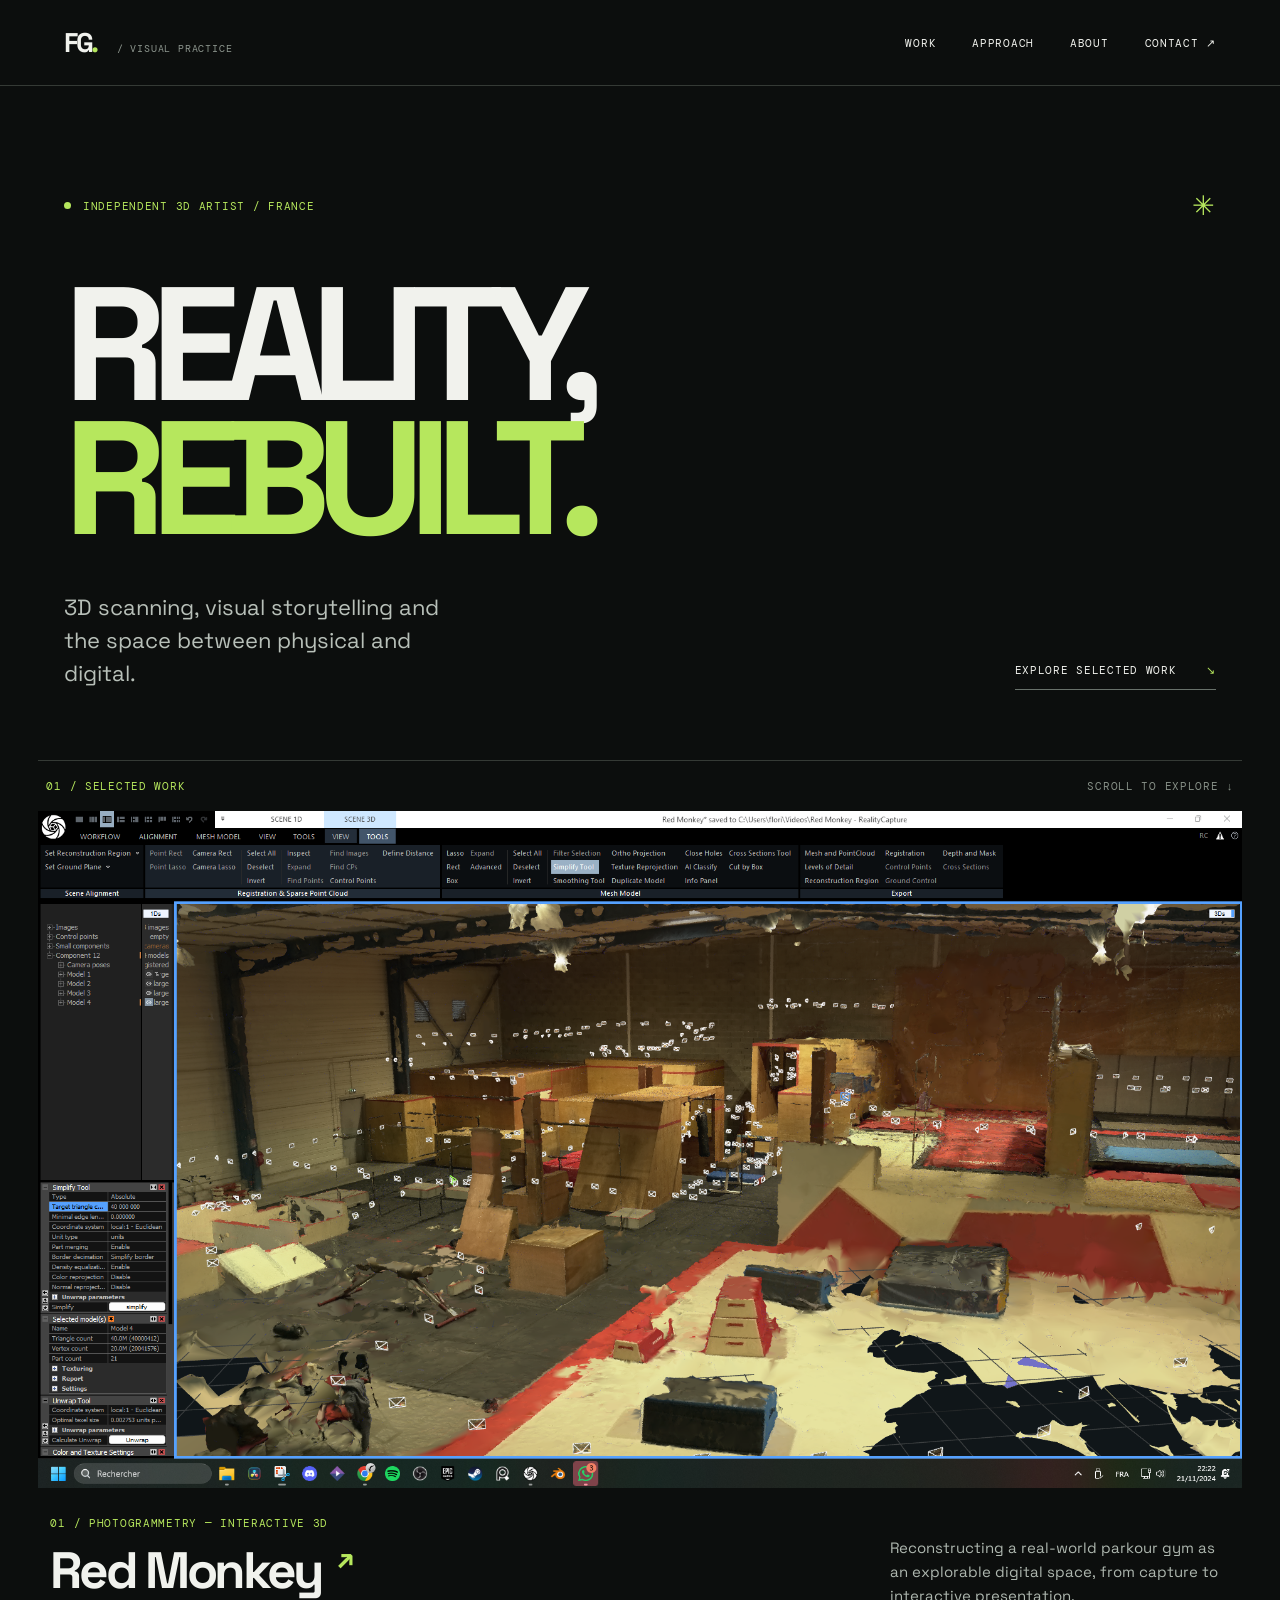
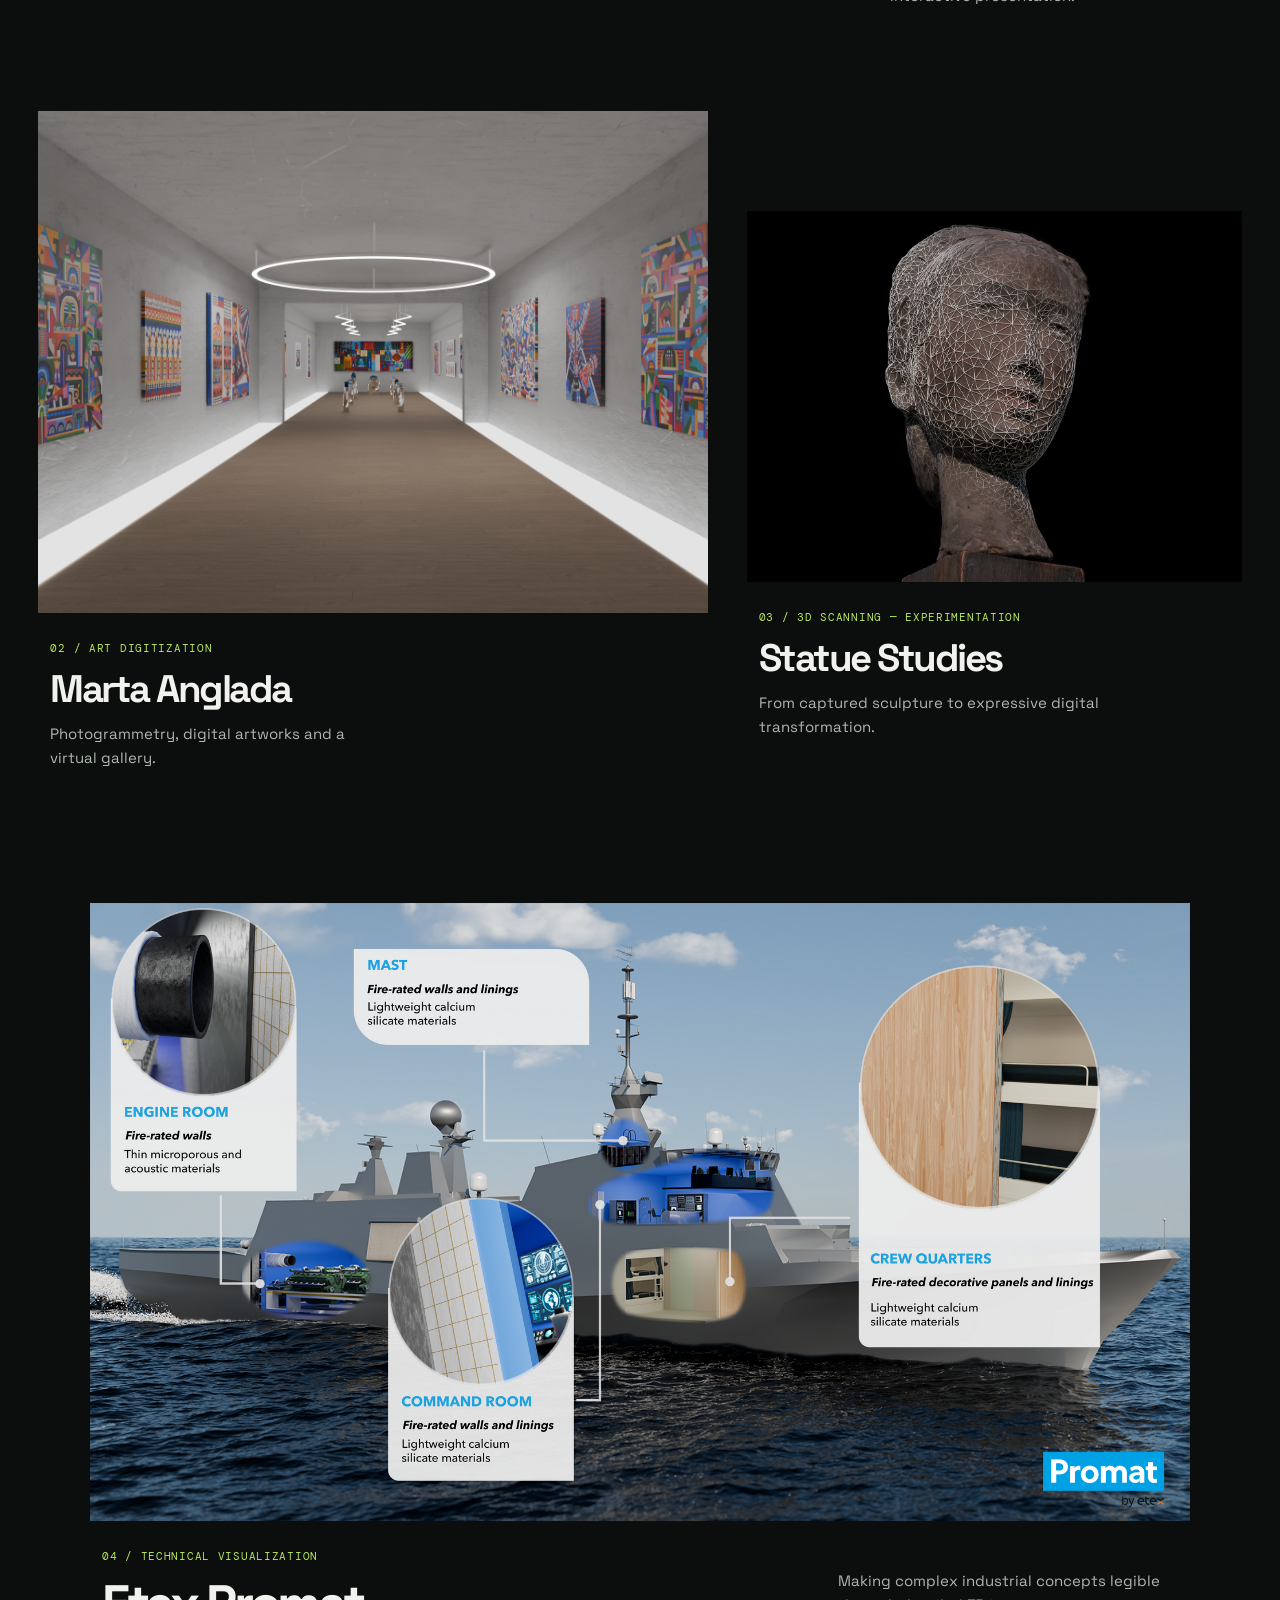
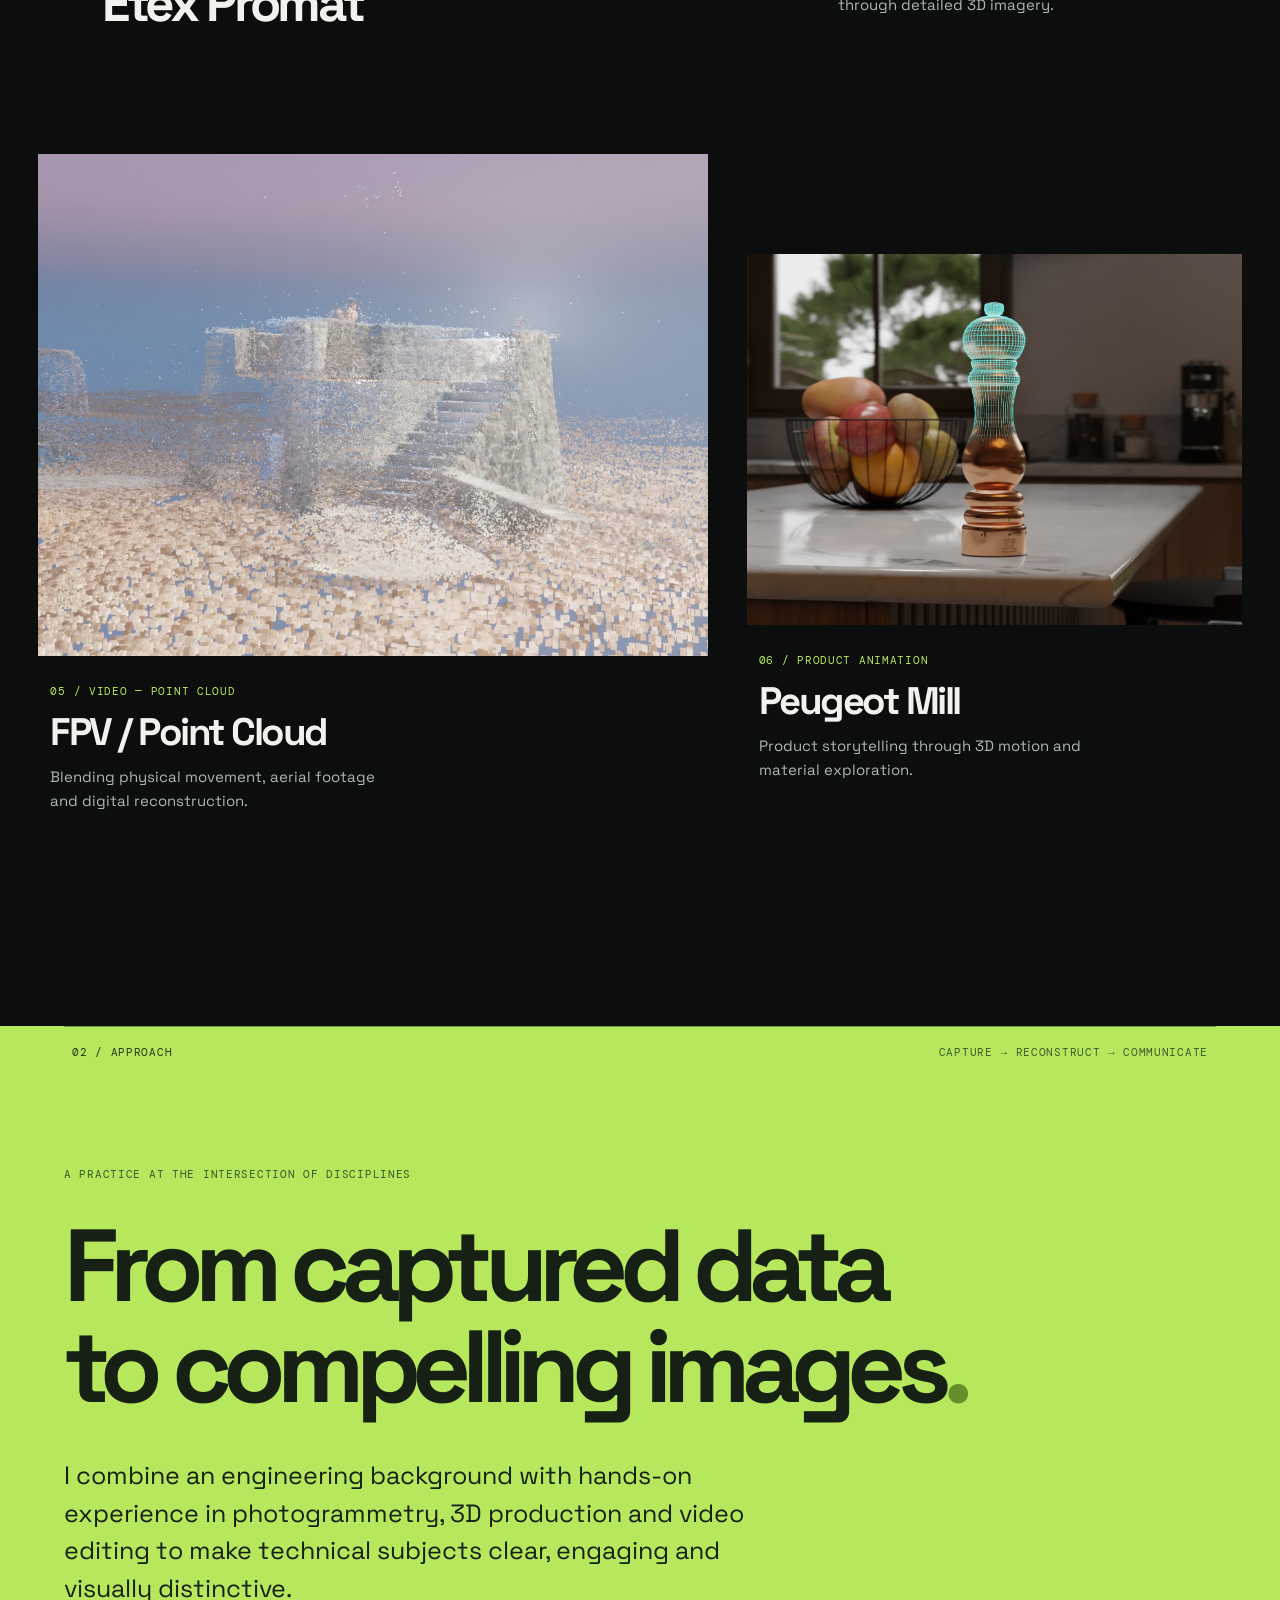
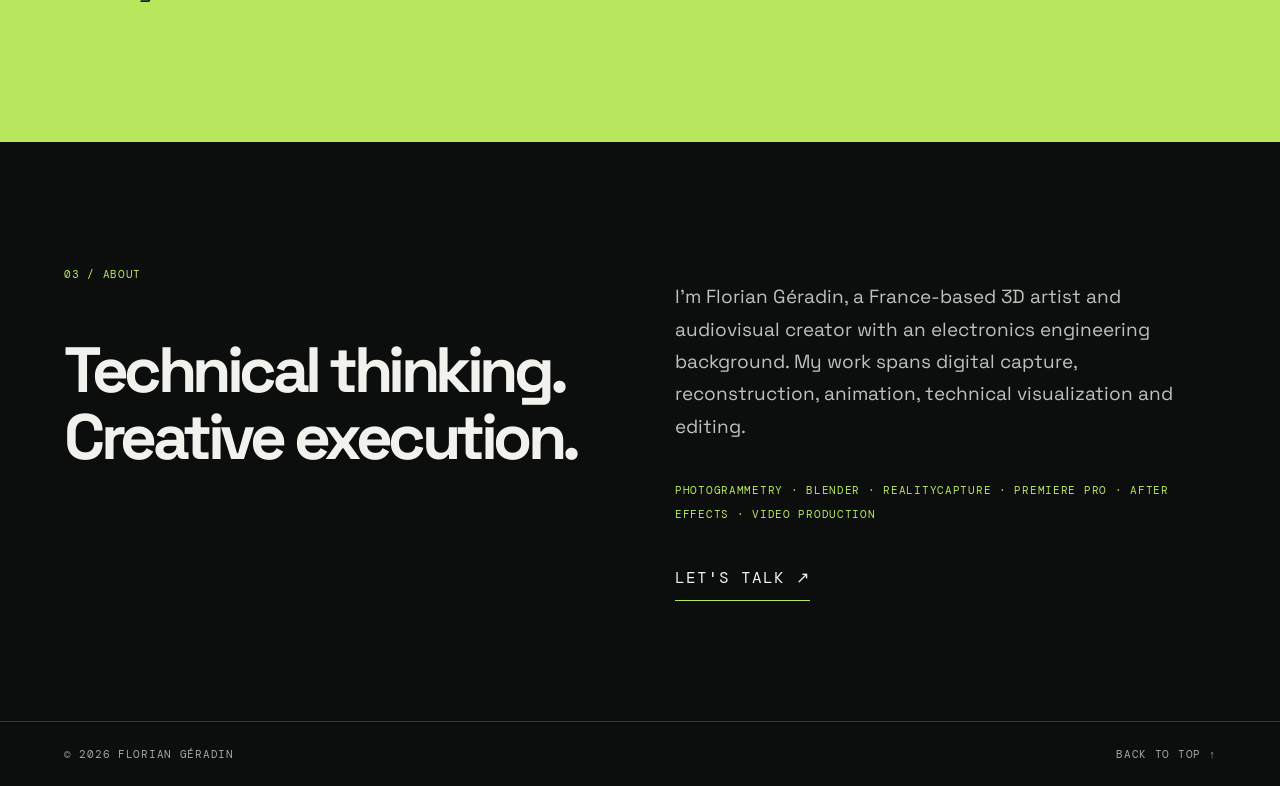
==== index.html @ f8d30898 "Trigger Vercel deployment from dev branch" ====
<!doctype html>
<html lang="en"><head><meta charset="utf-8"><meta name="viewport" content="width=device-width,initial-scale=1"><meta name="theme-color" content="#0c0e0d"><meta name="description" content="Florian Géradin — 3D scanning, digital reconstruction and visual storytelling."><title>Florian Géradin — Reality, Rebuilt.</title><link rel="stylesheet" href="css/style.css"></head>
<body><header class="site-header"><a class="brand" href="#top" aria-label="Florian Géradin home">FG<span>.</span><small>/ VISUAL PRACTICE</small></a><nav aria-label="Main navigation"><a href="#work">WORK</a><a href="#approach">APPROACH</a><a href="#about">ABOUT</a><a href="mailto:contact@floriangeradin.fr">CONTACT ↗</a></nav><button class="menu-toggle" aria-label="Toggle navigation" aria-expanded="false">MENU +</button></header>
<main id="top"><section class="hero"><div class="eyebrow"><span class="accent-dot"></span> INDEPENDENT 3D ARTIST / FRANCE <span class="hero-mark">✳</span></div><h1>REALITY,<br><em>REBUILT.</em></h1><div class="hero-bottom"><p>3D scanning, visual storytelling and the space between physical and digital.</p><a class="text-link" href="#work">EXPLORE SELECTED WORK <span>↘</span></a></div></section>
<section class="work" id="work"><div class="section-heading"><span>01 / SELECTED WORK</span><span>SCROLL TO EXPLORE ↓</span></div>
<article class="project project-feature"><a class="project-image" href="#about"><img src="assets/images/red-monkey/Red%20Monkey%20-%20Reality%20Capture%20screenshot%203.png" alt="Photogrammetry reconstruction of the Red Monkey parkour gym"></a><div class="project-caption"><div><span class="project-index">01 / PHOTOGRAMMETRY — INTERACTIVE 3D</span><h2>Red Monkey<span class="arrow">↗</span></h2></div><p>Reconstructing a real-world parkour gym as an explorable digital space, from capture to interactive presentation.</p></div></article>
<div class="project-grid"><article class="project"><div class="project-image"><img loading="lazy" src="assets/images/marta-anglada/Marta%20Anglada%20-%20gallery%20test%206.png" alt="Virtual gallery of digitized ceramics"></div><div class="project-caption"><div><span class="project-index">02 / ART DIGITIZATION</span><h2>Marta Anglada</h2></div><p>Photogrammetry, digital artworks and a virtual gallery.</p></div></article><article class="project"><div class="project-image"><img loading="lazy" src="assets/images/statues/Statues%20-%20wireframe.jpg" alt="Wireframe of a scanned statue"></div><div class="project-caption"><div><span class="project-index">03 / 3D SCANNING — EXPERIMENTATION</span><h2>Statue Studies</h2></div><p>From captured sculpture to expressive digital transformation.</p></div></article></div>
<article class="project project-wide"><div class="project-image"><img loading="lazy" src="assets/images/etex-promat/Etex%20Promat%20-%20Frigate_Overview.png" alt="Technical 3D visualization of a frigate"></div><div class="project-caption"><div><span class="project-index">04 / TECHNICAL VISUALIZATION</span><h2>Etex Promat</h2></div><p>Making complex industrial concepts legible through detailed 3D imagery.</p></div></article>
<div class="project-grid"><article class="project"><div class="project-image"><img loading="lazy" src="assets/images/fpv-pointcloud/FPV%20-%20pointcloud%20screenshot%201.jpg" alt="FPV point-cloud visualization"></div><div class="project-caption"><div><span class="project-index">05 / VIDEO — POINT CLOUD</span><h2>FPV / Point Cloud</h2></div><p>Blending physical movement, aerial footage and digital reconstruction.</p></div></article><article class="project"><div class="project-image"><img loading="lazy" src="assets/images/peugeot-mill/Moulin%20Peugeot%20-%200085.png" alt="3D product visualization of a Peugeot pepper mill"></div><div class="project-caption"><div><span class="project-index">06 / PRODUCT ANIMATION</span><h2>Peugeot Mill</h2></div><p>Product storytelling through 3D motion and material exploration.</p></div></article></div></section>
<section class="approach" id="approach"><div class="section-heading dark"><span>02 / APPROACH</span><span>CAPTURE → RECONSTRUCT → COMMUNICATE</span></div><div class="approach-inner"><span class="tiny">A PRACTICE AT THE INTERSECTION OF DISCIPLINES</span><h2>From captured data<br>to compelling images<span>.</span></h2><p>I combine an engineering background with hands-on experience in photogrammetry, 3D production and video editing to make technical subjects clear, engaging and visually distinctive.</p></div></section>
<section class="about" id="about"><div><span class="section-kicker">03 / ABOUT</span><h2>Technical thinking.<br>Creative execution.</h2></div><div><p>I'm Florian Géradin, a France-based 3D artist and audiovisual creator with an electronics engineering background. My work spans digital capture, reconstruction, animation, technical visualization and editing.</p><p class="skills">PHOTOGRAMMETRY · BLENDER · REALITYCAPTURE · PREMIERE PRO · AFTER EFFECTS · VIDEO PRODUCTION</p><a class="contact-link" href="mailto:contact@floriangeradin.fr">LET'S TALK ↗</a></div></section></main><footer><span>© <span id="year">2026</span> FLORIAN GÉRADIN</span><a href="#top">BACK TO TOP ↑</a></footer><script src="js/main.js"></script></body></html>
---- css/style.css ----
@import url('https://fonts.googleapis.com/css2?family=DM+Mono:wght@400;500&family=Space+Grotesk:wght@400;500;600;700&display=swap');:root{--bg:#0c0e0d;--fg:#f1f2ed;--muted:#9da69f;--acid:#b6e75d;--line:#353a35}*{box-sizing:border-box}html{scroll-behavior:smooth}body{margin:0;background:var(--bg);color:var(--fg);font-family:'Space Grotesk',Arial,sans-serif;-webkit-font-smoothing:antialiased}a{color:inherit;text-decoration:none}button{font:inherit}.site-header{display:flex;justify-content:space-between;align-items:center;padding:25px clamp(22px,5vw,88px);border-bottom:1px solid var(--line)}.brand{font-size:27px;font-weight:700;letter-spacing:-.09em}.brand span{color:var(--acid)}.brand small{margin-left:20px;color:#8e978f;letter-spacing:.08em;font:10px 'DM Mono',monospace}.site-header nav{display:flex;gap:36px}.site-header nav a,.menu-toggle,.eyebrow,.section-heading,.project-index,.tiny,.section-kicker,.skills,footer,.text-link,.contact-link{font-family:'DM Mono',monospace;font-size:11px;letter-spacing:.065em}.site-header nav a:hover,.text-link:hover{color:var(--acid)}.menu-toggle{display:none;background:none;color:var(--fg);border:0;cursor:pointer}.hero{padding:clamp(45px,8vw,120px) clamp(22px,5vw,88px) 70px;min-height:72vh;display:flex;flex-direction:column;justify-content:center}.eyebrow{color:var(--acid);display:flex;align-items:center;gap:12px}.accent-dot{width:7px;height:7px;background:var(--acid);border-radius:50%}.hero-mark{margin-left:auto;font-size:27px}.hero h1{font-size:clamp(70px,12.6vw,205px);line-height:.83;letter-spacing:-.095em;margin:55px 0 45px;font-weight:700}.hero h1 em{color:var(--acid);font-style:normal}.hero-bottom{display:flex;align-items:end;justify-content:space-between;gap:25px}.hero-bottom p{max-width:410px;font-size:clamp(16px,1.8vw,22px);line-height:1.5;color:#b8c0b9;margin:0}.text-link{white-space:nowrap;border-bottom:1px solid #68716a;padding-bottom:12px}.text-link span{margin-left:22px;color:var(--acid)}.work{padding:0 clamp(14px,3vw,50px) 110px}.section-heading{display:flex;justify-content:space-between;gap:15px;padding:18px 8px;color:var(--acid);border-top:1px solid var(--line)}.section-heading span:last-child{color:#879087}.project{margin:0 0 80px}.project-image{display:block;overflow:hidden;background:#1c211e}.project-image img{width:100%;display:block;object-fit:cover;aspect-ratio:16/9;transition:transform .8s cubic-bezier(.2,.8,.2,1)}.project-image:hover img{transform:scale(1.035)}.project-caption{display:flex;justify-content:space-between;gap:30px;padding:23px 12px}.project-caption>div{flex:1}.project-index{color:var(--acid)}.project-caption h2{font-size:clamp(30px,4vw,65px);letter-spacing:-.065em;line-height:1.05;margin:12px 0 0}.project-caption p{color:#aeb7af;font-size:15px;line-height:1.6;max-width:340px;margin:25px 0 0}.arrow{color:var(--acid);font-size:.55em;vertical-align:top;margin-left:15px}.project-grid{display:grid;grid-template-columns:1.15fr .85fr;gap:clamp(16px,3vw,50px)}.project-grid .project:nth-child(2){margin-top:100px}.project-grid .project-image img{aspect-ratio:4/3}.project-grid .project-caption{display:block}.project-grid .project-caption h2{font-size:clamp(28px,3vw,45px)}.project-grid .project-caption p{margin-top:12px}.project-wide{max-width:1100px;margin:30px auto 100px}.approach{background:var(--acid);color:#172014;padding:0 clamp(22px,5vw,88px) 110px}.section-heading.dark{border-color:#6f9140;color:#26341b}.section-heading.dark span:last-child{color:#425a2b}.approach-inner{padding-top:85px}.tiny{color:#3e5728}.approach h2{font-size:clamp(48px,8vw,115px);line-height:.99;letter-spacing:-.085em;margin:32px 0 40px}.approach h2 span{color:#648f2a}.approach p{font-size:clamp(17px,2vw,25px);max-width:730px;line-height:1.5}.about{padding:120px clamp(22px,5vw,88px);display:grid;grid-template-columns:1fr 1fr;gap:70px}.section-kicker{color:var(--acid)}.about h2{font-size:clamp(40px,5vw,78px);line-height:1.06;letter-spacing:-.07em}.about p{font-size:19px;line-height:1.7;color:#bbc3bc}.about .skills{font-size:11px;line-height:2.2;color:var(--acid);margin-top:35px}.contact-link{display:inline-block;margin-top:30px;border-bottom:1px solid var(--acid);padding-bottom:12px;font-size:16px}footer{display:flex;justify-content:space-between;gap:20px;padding:25px clamp(22px,5vw,88px);border-top:1px solid var(--line);color:#9fa89f}footer a:hover{color:var(--acid)}@media(max-width:760px){.site-header{padding:20px}.site-header nav{display:none;position:absolute;top:70px;left:0;right:0;z-index:5;background:#151916;padding:30px;flex-direction:column}.site-header nav.open{display:flex}.menu-toggle{display:block}.hero{min-height:66vh;padding:55px 22px}.hero h1{font-size:clamp(61px,14vw,115px);margin:65px 0 40px}.hero-bottom{align-items:start;flex-direction:column}.project-caption{display:block}.project-caption p{margin-top:15px}.project-grid{grid-template-columns:1fr;gap:0}.project-grid .project:nth-child(2){margin-top:0}.project{margin-bottom:50px}.project-wide{margin:0 auto 50px}.about{grid-template-columns:1fr;padding:75px 24px;gap:5px}.approach{padding-bottom:70px}.approach-inner{padding-top:50px}.section-heading{font-size:9px}.project-caption h2{font-size:36px}}@media(prefers-reduced-motion:reduce){html{scroll-behavior:auto}.project-image img{transition:none}}
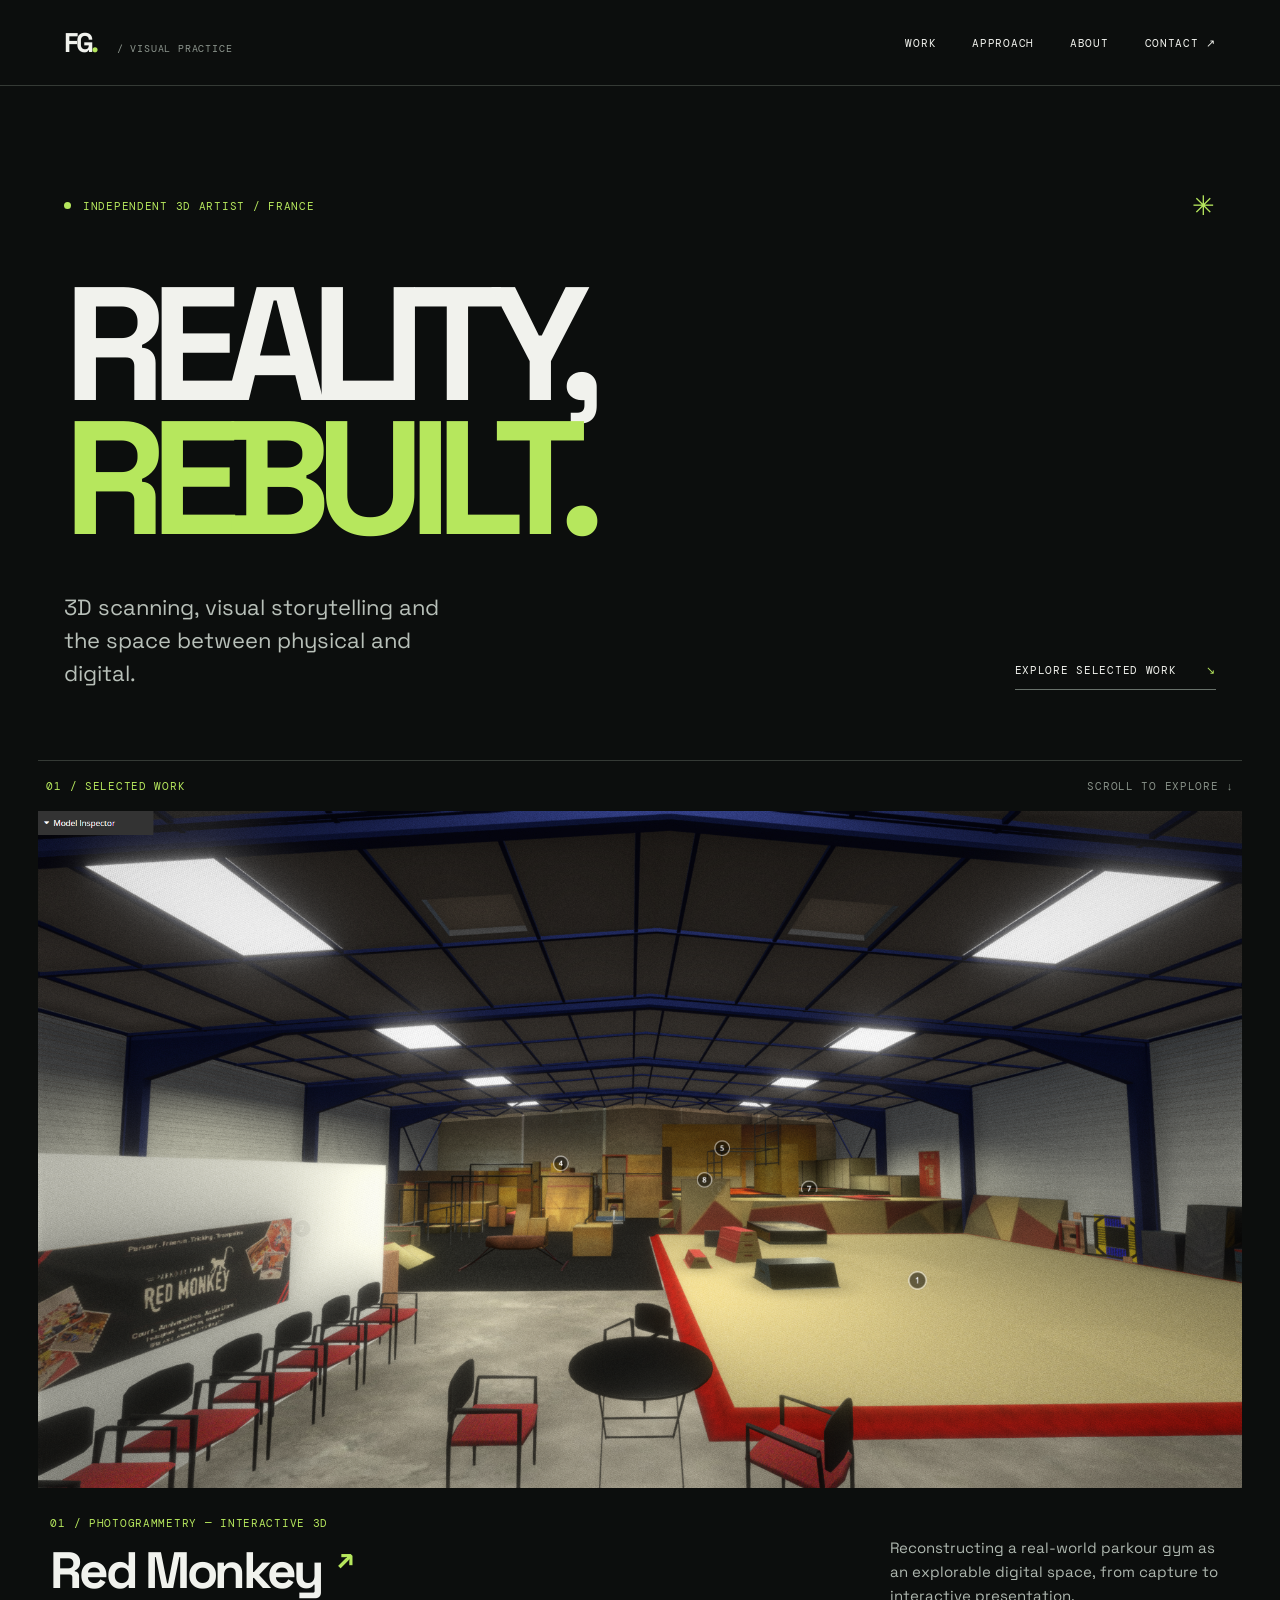
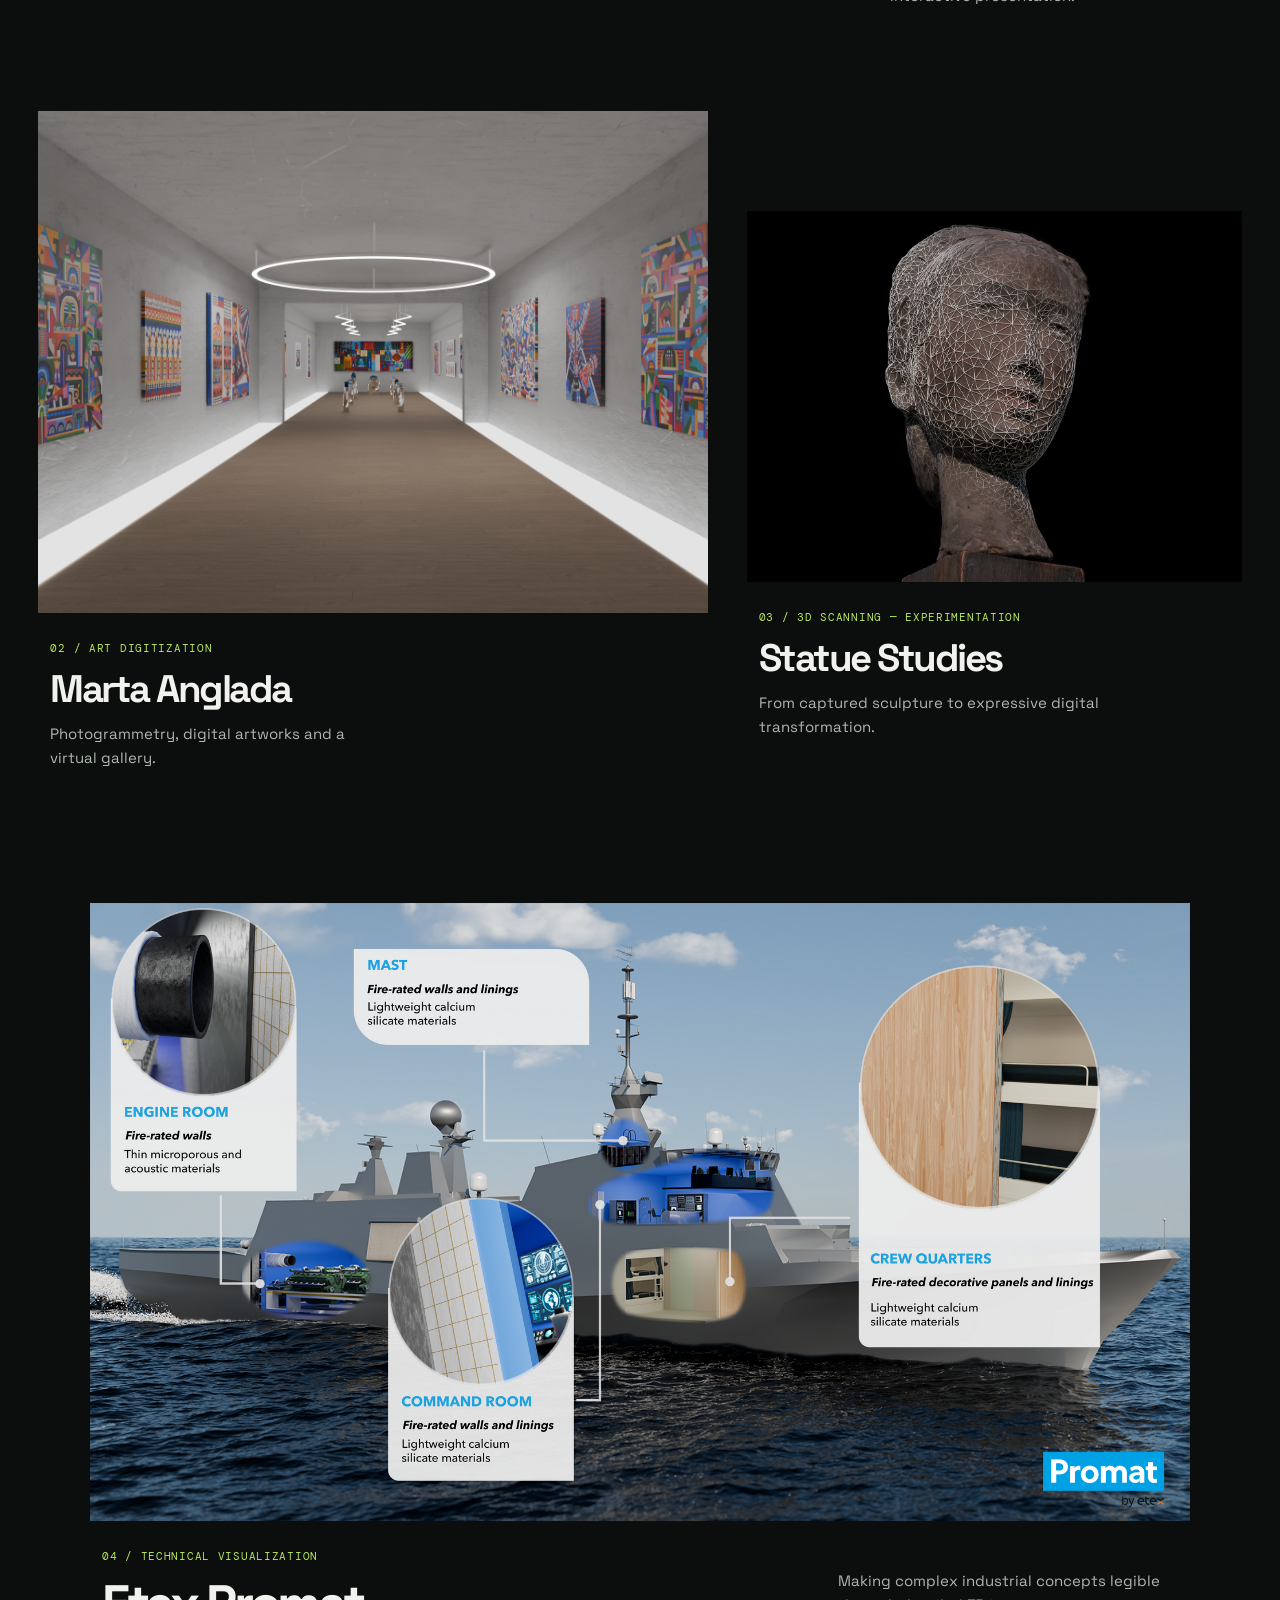
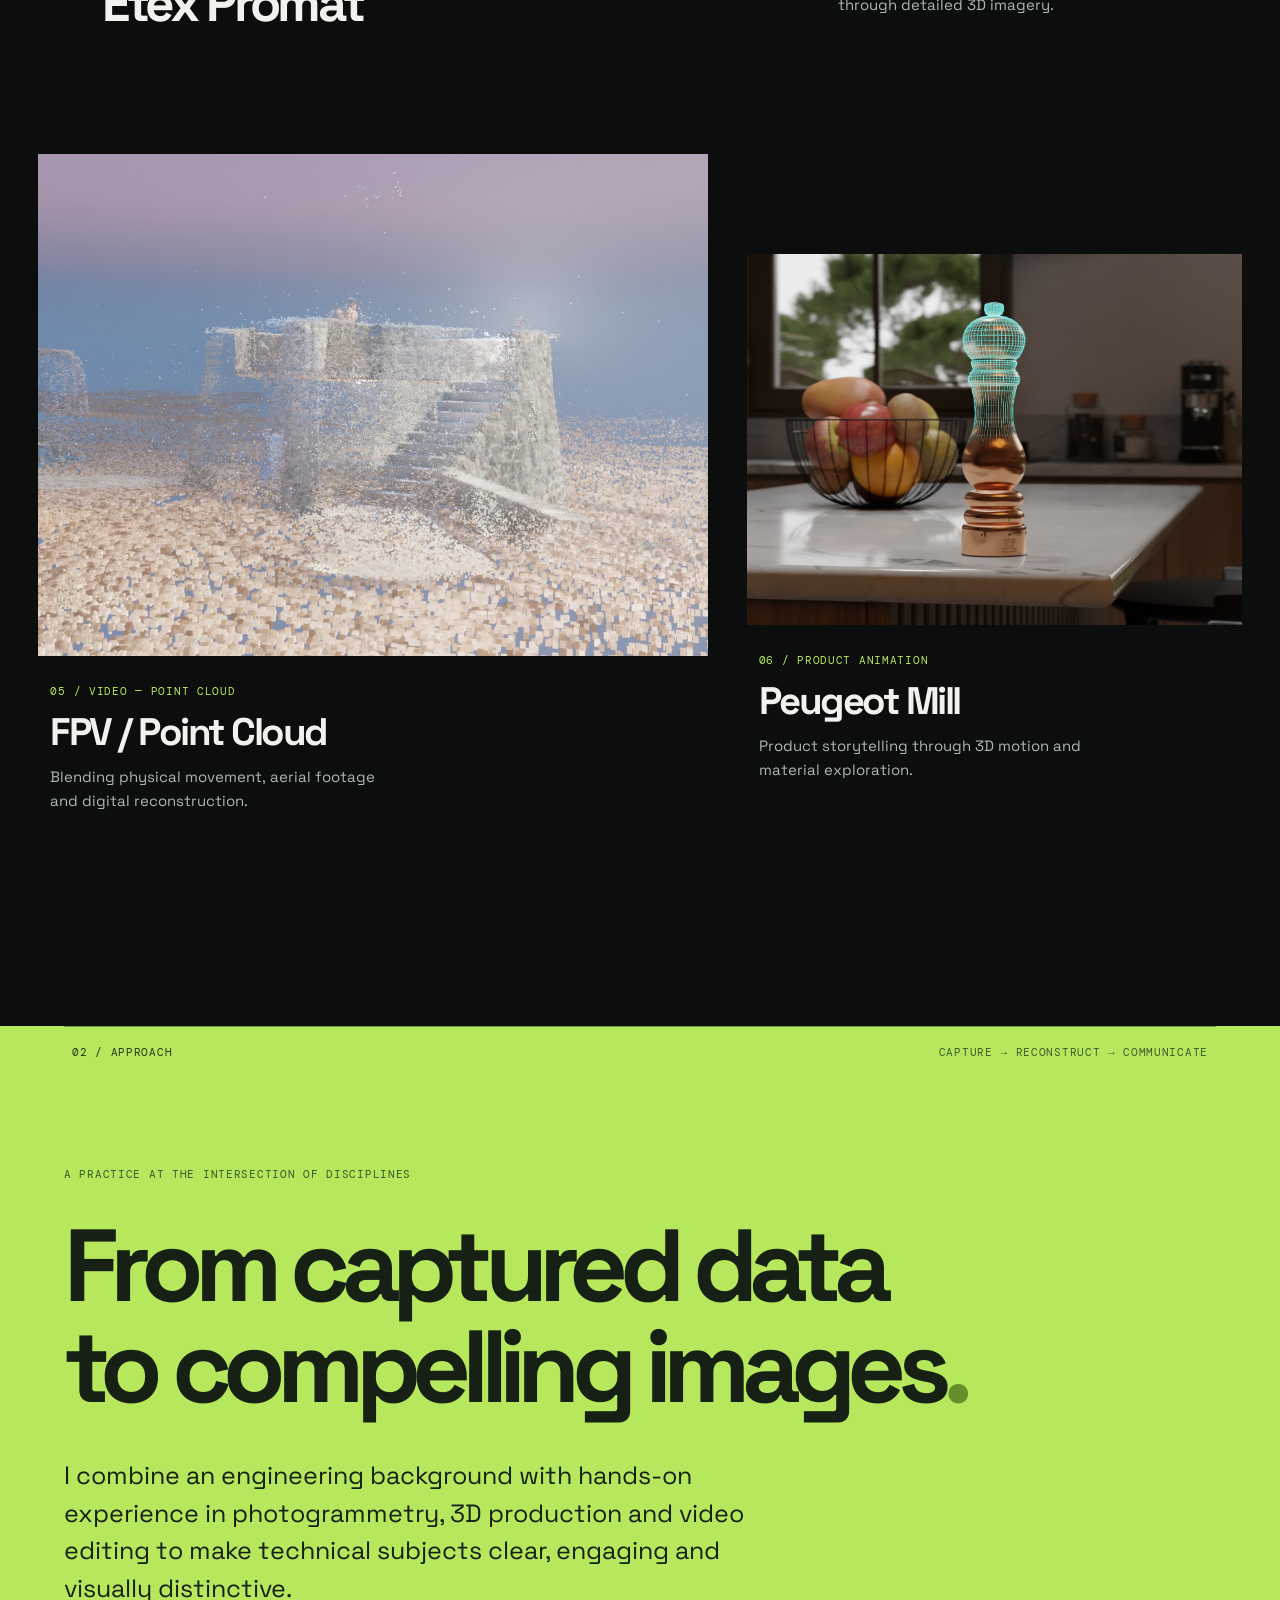
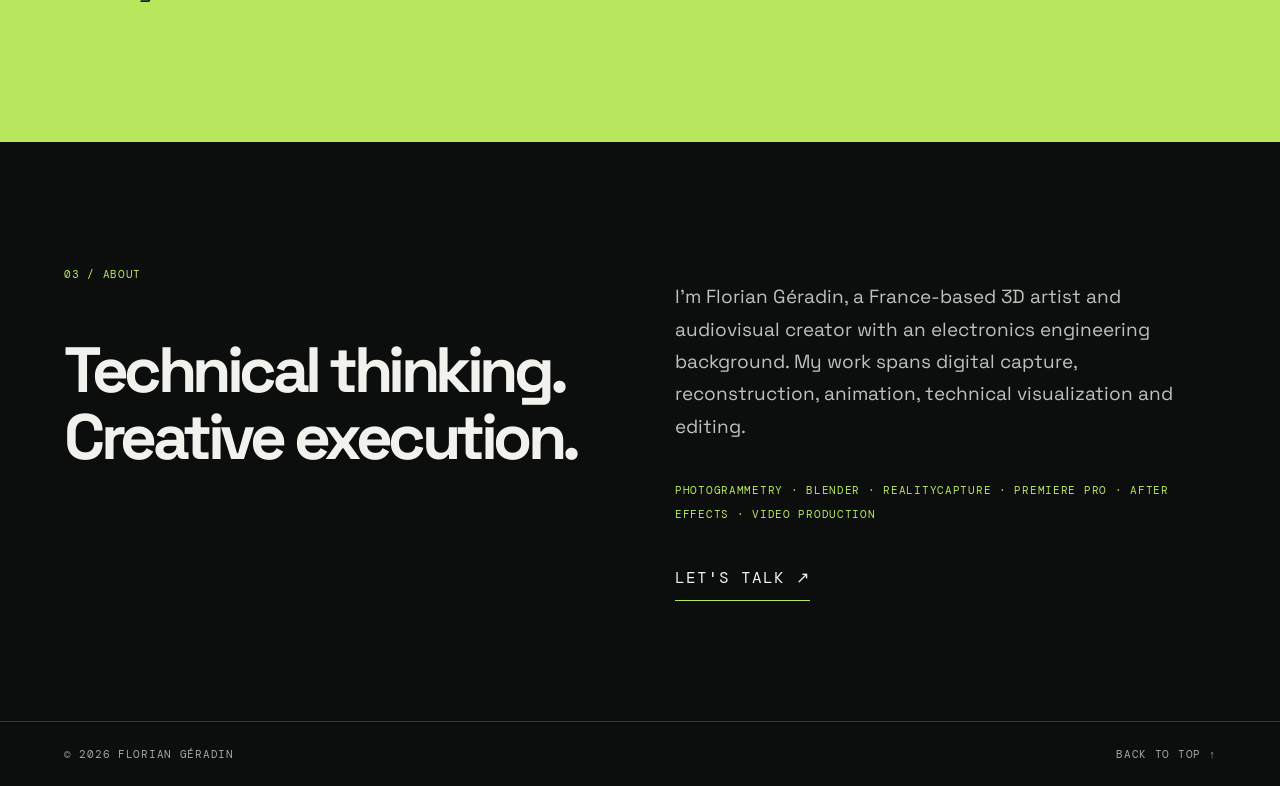
==== commit 3ecf7d45: "Use Sketchfab screenshot for Red Monkey homepage thumbnail" ====
--- a/index.html
+++ b/index.html
@@ -3,7 +3,7 @@
 <body><header class="site-header"><a class="brand" href="#top" aria-label="Florian Géradin home">FG<span>.</span><small>/ VISUAL PRACTICE</small></a><nav aria-label="Main navigation"><a href="#work">WORK</a><a href="#approach">APPROACH</a><a href="#about">ABOUT</a><a href="mailto:contact@floriangeradin.fr">CONTACT ↗</a></nav><button class="menu-toggle" aria-label="Toggle navigation" aria-expanded="false">MENU +</button></header>
 <main id="top"><section class="hero"><div class="eyebrow"><span class="accent-dot"></span> INDEPENDENT 3D ARTIST / FRANCE <span class="hero-mark">✳</span></div><h1>REALITY,<br><em>REBUILT.</em></h1><div class="hero-bottom"><p>3D scanning, visual storytelling and the space between physical and digital.</p><a class="text-link" href="#work">EXPLORE SELECTED WORK <span>↘</span></a></div></section>
 <section class="work" id="work"><div class="section-heading"><span>01 / SELECTED WORK</span><span>SCROLL TO EXPLORE ↓</span></div>
-<article class="project project-feature"><a class="project-image" href="#about"><img src="assets/images/red-monkey/Red%20Monkey%20-%20Reality%20Capture%20screenshot%203.png" alt="Photogrammetry reconstruction of the Red Monkey parkour gym"></a><div class="project-caption"><div><span class="project-index">01 / PHOTOGRAMMETRY — INTERACTIVE 3D</span><h2>Red Monkey<span class="arrow">↗</span></h2></div><p>Reconstructing a real-world parkour gym as an explorable digital space, from capture to interactive presentation.</p></div></article>
+<article class="project project-feature"><a class="project-image" href="projects/red-monkey.html"><img src="assets/images/red-monkey/Red%20Monkey%20-%20Sketchfab%20viewer%20screenshot%201.png" alt="Photogrammetry reconstruction of the Red Monkey parkour gym"></a><div class="project-caption"><div><span class="project-index">01 / PHOTOGRAMMETRY — INTERACTIVE 3D</span><h2><a href="projects/red-monkey.html">Red Monkey<span class="arrow">↗</span></a></h2></div><p>Reconstructing a real-world parkour gym as an explorable digital space, from capture to interactive presentation.</p></div></article>
 <div class="project-grid"><article class="project"><div class="project-image"><img loading="lazy" src="assets/images/marta-anglada/Marta%20Anglada%20-%20gallery%20test%206.png" alt="Virtual gallery of digitized ceramics"></div><div class="project-caption"><div><span class="project-index">02 / ART DIGITIZATION</span><h2>Marta Anglada</h2></div><p>Photogrammetry, digital artworks and a virtual gallery.</p></div></article><article class="project"><div class="project-image"><img loading="lazy" src="assets/images/statues/Statues%20-%20wireframe.jpg" alt="Wireframe of a scanned statue"></div><div class="project-caption"><div><span class="project-index">03 / 3D SCANNING — EXPERIMENTATION</span><h2>Statue Studies</h2></div><p>From captured sculpture to expressive digital transformation.</p></div></article></div>
 <article class="project project-wide"><div class="project-image"><img loading="lazy" src="assets/images/etex-promat/Etex%20Promat%20-%20Frigate_Overview.png" alt="Technical 3D visualization of a frigate"></div><div class="project-caption"><div><span class="project-index">04 / TECHNICAL VISUALIZATION</span><h2>Etex Promat</h2></div><p>Making complex industrial concepts legible through detailed 3D imagery.</p></div></article>
 <div class="project-grid"><article class="project"><div class="project-image"><img loading="lazy" src="assets/images/fpv-pointcloud/FPV%20-%20pointcloud%20screenshot%201.jpg" alt="FPV point-cloud visualization"></div><div class="project-caption"><div><span class="project-index">05 / VIDEO — POINT CLOUD</span><h2>FPV / Point Cloud</h2></div><p>Blending physical movement, aerial footage and digital reconstruction.</p></div></article><article class="project"><div class="project-image"><img loading="lazy" src="assets/images/peugeot-mill/Moulin%20Peugeot%20-%200085.png" alt="3D product visualization of a Peugeot pepper mill"></div><div class="project-caption"><div><span class="project-index">06 / PRODUCT ANIMATION</span><h2>Peugeot Mill</h2></div><p>Product storytelling through 3D motion and material exploration.</p></div></article></div></section>
--- a/css/style.css
+++ b/css/style.css
@@ -1 +1,2 @@
-@import url('https://fonts.googleapis.com/css2?family=DM+Mono:wght@400;500&family=Space+Grotesk:wght@400;500;600;700&display=swap');:root{--bg:#0c0e0d;--fg:#f1f2ed;--muted:#9da69f;--acid:#b6e75d;--line:#353a35}*{box-sizing:border-box}html{scroll-behavior:smooth}body{margin:0;background:var(--bg);color:var(--fg);font-family:'Space Grotesk',Arial,sans-serif;-webkit-font-smoothing:antialiased}a{color:inherit;text-decoration:none}button{font:inherit}.site-header{display:flex;justify-content:space-between;align-items:center;padding:25px clamp(22px,5vw,88px);border-bottom:1px solid var(--line)}.brand{font-size:27px;font-weight:700;letter-spacing:-.09em}.brand span{color:var(--acid)}.brand small{margin-left:20px;color:#8e978f;letter-spacing:.08em;font:10px 'DM Mono',monospace}.site-header nav{display:flex;gap:36px}.site-header nav a,.menu-toggle,.eyebrow,.section-heading,.project-index,.tiny,.section-kicker,.skills,footer,.text-link,.contact-link{font-family:'DM Mono',monospace;font-size:11px;letter-spacing:.065em}.site-header nav a:hover,.text-link:hover{color:var(--acid)}.menu-toggle{display:none;background:none;color:var(--fg);border:0;cursor:pointer}.hero{padding:clamp(45px,8vw,120px) clamp(22px,5vw,88px) 70px;min-height:72vh;display:flex;flex-direction:column;justify-content:center}.eyebrow{color:var(--acid);display:flex;align-items:center;gap:12px}.accent-dot{width:7px;height:7px;background:var(--acid);border-radius:50%}.hero-mark{margin-left:auto;font-size:27px}.hero h1{font-size:clamp(70px,12.6vw,205px);line-height:.83;letter-spacing:-.095em;margin:55px 0 45px;font-weight:700}.hero h1 em{color:var(--acid);font-style:normal}.hero-bottom{display:flex;align-items:end;justify-content:space-between;gap:25px}.hero-bottom p{max-width:410px;font-size:clamp(16px,1.8vw,22px);line-height:1.5;color:#b8c0b9;margin:0}.text-link{white-space:nowrap;border-bottom:1px solid #68716a;padding-bottom:12px}.text-link span{margin-left:22px;color:var(--acid)}.work{padding:0 clamp(14px,3vw,50px) 110px}.section-heading{display:flex;justify-content:space-between;gap:15px;padding:18px 8px;color:var(--acid);border-top:1px solid var(--line)}.section-heading span:last-child{color:#879087}.project{margin:0 0 80px}.project-image{display:block;overflow:hidden;background:#1c211e}.project-image img{width:100%;display:block;object-fit:cover;aspect-ratio:16/9;transition:transform .8s cubic-bezier(.2,.8,.2,1)}.project-image:hover img{transform:scale(1.035)}.project-caption{display:flex;justify-content:space-between;gap:30px;padding:23px 12px}.project-caption>div{flex:1}.project-index{color:var(--acid)}.project-caption h2{font-size:clamp(30px,4vw,65px);letter-spacing:-.065em;line-height:1.05;margin:12px 0 0}.project-caption p{color:#aeb7af;font-size:15px;line-height:1.6;max-width:340px;margin:25px 0 0}.arrow{color:var(--acid);font-size:.55em;vertical-align:top;margin-left:15px}.project-grid{display:grid;grid-template-columns:1.15fr .85fr;gap:clamp(16px,3vw,50px)}.project-grid .project:nth-child(2){margin-top:100px}.project-grid .project-image img{aspect-ratio:4/3}.project-grid .project-caption{display:block}.project-grid .project-caption h2{font-size:clamp(28px,3vw,45px)}.project-grid .project-caption p{margin-top:12px}.project-wide{max-width:1100px;margin:30px auto 100px}.approach{background:var(--acid);color:#172014;padding:0 clamp(22px,5vw,88px) 110px}.section-heading.dark{border-color:#6f9140;color:#26341b}.section-heading.dark span:last-child{color:#425a2b}.approach-inner{padding-top:85px}.tiny{color:#3e5728}.approach h2{font-size:clamp(48px,8vw,115px);line-height:.99;letter-spacing:-.085em;margin:32px 0 40px}.approach h2 span{color:#648f2a}.approach p{font-size:clamp(17px,2vw,25px);max-width:730px;line-height:1.5}.about{padding:120px clamp(22px,5vw,88px);display:grid;grid-template-columns:1fr 1fr;gap:70px}.section-kicker{color:var(--acid)}.about h2{font-size:clamp(40px,5vw,78px);line-height:1.06;letter-spacing:-.07em}.about p{font-size:19px;line-height:1.7;color:#bbc3bc}.about .skills{font-size:11px;line-height:2.2;color:var(--acid);margin-top:35px}.contact-link{display:inline-block;margin-top:30px;border-bottom:1px solid var(--acid);padding-bottom:12px;font-size:16px}footer{display:flex;justify-content:space-between;gap:20px;padding:25px clamp(22px,5vw,88px);border-top:1px solid var(--line);color:#9fa89f}footer a:hover{color:var(--acid)}@media(max-width:760px){.site-header{padding:20px}.site-header nav{display:none;position:absolute;top:70px;left:0;right:0;z-index:5;background:#151916;padding:30px;flex-direction:column}.site-header nav.open{display:flex}.menu-toggle{display:block}.hero{min-height:66vh;padding:55px 22px}.hero h1{font-size:clamp(61px,14vw,115px);margin:65px 0 40px}.hero-bottom{align-items:start;flex-direction:column}.project-caption{display:block}.project-caption p{margin-top:15px}.project-grid{grid-template-columns:1fr;gap:0}.project-grid .project:nth-child(2){margin-top:0}.project{margin-bottom:50px}.project-wide{margin:0 auto 50px}.about{grid-template-columns:1fr;padding:75px 24px;gap:5px}.approach{padding-bottom:70px}.approach-inner{padding-top:50px}.section-heading{font-size:9px}.project-caption h2{font-size:36px}}@media(prefers-reduced-motion:reduce){html{scroll-behavior:auto}.project-image img{transition:none}}+@import url('https://fonts.googleapis.com/css2?family=DM+Mono:wght@400;500&family=Space+Grotesk:wght@400;500;600;700&display=swap');:root{--bg:#0c0e0d;--fg:#f1f2ed;--muted:#9da69f;--acid:#b6e75d;--line:#353a35}*{box-sizing:border-box}html{scroll-behavior:smooth}body{margin:0;background:var(--bg);color:var(--fg);font-family:'Space Grotesk',Arial,sans-serif;-webkit-font-smoothing:antialiased}a{color:inherit;text-decoration:none}button{font:inherit}.site-header{display:flex;justify-content:space-between;align-items:center;padding:25px clamp(22px,5vw,88px);border-bottom:1px solid var(--line)}.brand{font-size:27px;font-weight:700;letter-spacing:-.09em}.brand span{color:var(--acid)}.brand small{margin-left:20px;color:#8e978f;letter-spacing:.08em;font:10px 'DM Mono',monospace}.site-header nav{display:flex;gap:36px}.site-header nav a,.menu-toggle,.eyebrow,.section-heading,.project-index,.tiny,.section-kicker,.skills,footer,.text-link,.contact-link{font-family:'DM Mono',monospace;font-size:11px;letter-spacing:.065em}.site-header nav a:hover,.text-link:hover{color:var(--acid)}.menu-toggle{display:none;background:none;color:var(--fg);border:0;cursor:pointer}.hero{padding:clamp(45px,8vw,120px) clamp(22px,5vw,88px) 70px;min-height:72vh;display:flex;flex-direction:column;justify-content:center}.eyebrow{color:var(--acid);display:flex;align-items:center;gap:12px}.accent-dot{width:7px;height:7px;background:var(--acid);border-radius:50%}.hero-mark{margin-left:auto;font-size:27px}.hero h1{font-size:clamp(70px,12.6vw,205px);line-height:.83;letter-spacing:-.095em;margin:55px 0 45px;font-weight:700}.hero h1 em{color:var(--acid);font-style:normal}.hero-bottom{display:flex;align-items:end;justify-content:space-between;gap:25px}.hero-bottom p{max-width:410px;font-size:clamp(16px,1.8vw,22px);line-height:1.5;color:#b8c0b9;margin:0}.text-link{white-space:nowrap;border-bottom:1px solid #68716a;padding-bottom:12px}.text-link span{margin-left:22px;color:var(--acid)}.work{padding:0 clamp(14px,3vw,50px) 110px}.section-heading{display:flex;justify-content:space-between;gap:15px;padding:18px 8px;color:var(--acid);border-top:1px solid var(--line)}.section-heading span:last-child{color:#879087}.project{margin:0 0 80px}.project-image{display:block;overflow:hidden;background:#1c211e}.project-image img{width:100%;display:block;object-fit:cover;aspect-ratio:16/9;transition:transform .8s cubic-bezier(.2,.8,.2,1)}.project-image:hover img{transform:scale(1.035)}.project-caption{display:flex;justify-content:space-between;gap:30px;padding:23px 12px}.project-caption>div{flex:1}.project-index{color:var(--acid)}.project-caption h2{font-size:clamp(30px,4vw,65px);letter-spacing:-.065em;line-height:1.05;margin:12px 0 0}.project-caption p{color:#aeb7af;font-size:15px;line-height:1.6;max-width:340px;margin:25px 0 0}.arrow{color:var(--acid);font-size:.55em;vertical-align:top;margin-left:15px}.project-grid{display:grid;grid-template-columns:1.15fr .85fr;gap:clamp(16px,3vw,50px)}.project-grid .project:nth-child(2){margin-top:100px}.project-grid .project-image img{aspect-ratio:4/3}.project-grid .project-caption{display:block}.project-grid .project-caption h2{font-size:clamp(28px,3vw,45px)}.project-grid .project-caption p{margin-top:12px}.project-wide{max-width:1100px;margin:30px auto 100px}.approach{background:var(--acid);color:#172014;padding:0 clamp(22px,5vw,88px) 110px}.section-heading.dark{border-color:#6f9140;color:#26341b}.section-heading.dark span:last-child{color:#425a2b}.approach-inner{padding-top:85px}.tiny{color:#3e5728}.approach h2{font-size:clamp(48px,8vw,115px);line-height:.99;letter-spacing:-.085em;margin:32px 0 40px}.approach h2 span{color:#648f2a}.approach p{font-size:clamp(17px,2vw,25px);max-width:730px;line-height:1.5}.about{padding:120px clamp(22px,5vw,88px);display:grid;grid-template-columns:1fr 1fr;gap:70px}.section-kicker{color:var(--acid)}.about h2{font-size:clamp(40px,5vw,78px);line-height:1.06;letter-spacing:-.07em}.about p{font-size:19px;line-height:1.7;color:#bbc3bc}.about .skills{font-size:11px;line-height:2.2;color:var(--acid);margin-top:35px}.contact-link{display:inline-block;margin-top:30px;border-bottom:1px solid var(--acid);padding-bottom:12px;font-size:16px}footer{display:flex;justify-content:space-between;gap:20px;padding:25px clamp(22px,5vw,88px);border-top:1px solid var(--line);color:#9fa89f}footer a:hover{color:var(--acid)}@media(max-width:760px){.site-header{padding:20px}.site-header nav{display:none;position:absolute;top:70px;left:0;right:0;z-index:5;background:#151916;padding:30px;flex-direction:column}.site-header nav.open{display:flex}.menu-toggle{display:block}.hero{min-height:66vh;padding:55px 22px}.hero h1{font-size:clamp(61px,14vw,115px);margin:65px 0 40px}.hero-bottom{align-items:start;flex-direction:column}.project-caption{display:block}.project-caption p{margin-top:15px}.project-grid{grid-template-columns:1fr;gap:0}.project-grid .project:nth-child(2){margin-top:0}.project{margin-bottom:50px}.project-wide{margin:0 auto 50px}.about{grid-template-columns:1fr;padding:75px 24px;gap:5px}.approach{padding-bottom:70px}.approach-inner{padding-top:50px}.section-heading{font-size:9px}.project-caption h2{font-size:36px}}@media(prefers-reduced-motion:reduce){html{scroll-behavior:auto}.project-image img{transition:none}}
+/* Case studies */.case-intro{padding:38px clamp(22px,5vw,88px) 80px}.back-link,.case-overline,.case-summary>span,.case-hero figcaption,.case-label,.case-section-title,.case-external,.case-end,.process-number,.embed-placeholder,.load-embed{font:11px 'DM Mono',monospace;letter-spacing:.065em}.back-link{color:var(--muted);display:inline-block;margin-bottom:90px}.back-link:hover{color:var(--acid)}.case-overline{display:flex;justify-content:space-between;gap:25px;color:var(--acid)}.case-overline span:last-child{color:#8f9b91}.case-intro h1{font-size:clamp(75px,14vw,215px);letter-spacing:-.095em;line-height:.82;margin:48px 0}.case-intro h1 em{font-style:normal;color:var(--acid)}.case-summary{display:flex;justify-content:space-between;gap:40px;align-items:end}.case-summary p{max-width:630px;font-size:clamp(18px,2.3vw,29px);line-height:1.45;color:#c7d0c7}.case-summary>span{max-width:220px;color:#879489;line-height:1.8}.case-hero{margin:0;padding:0 clamp(14px,3vw,50px)}.case-hero img{display:block;width:100%;aspect-ratio:16/9;object-fit:cover;background:#1b211c}.case-hero figcaption{color:var(--acid);padding:15px 0}.case-text{display:grid;grid-template-columns:1fr 2fr;gap:50px;padding:125px clamp(22px,8vw,130px)}.case-label{color:var(--acid);padding-top:14px}.case-text h2,.case-media h2{font-size:clamp(39px,5.5vw,85px);letter-spacing:-.075em;line-height:1.05;margin:0 0 32px}.case-text p{font-size:19px;line-height:1.75;color:#b5bfb6;max-width:760px}.case-media,.case-process{padding:75px clamp(22px,5vw,88px) 100px;border-top:1px solid var(--line)}.case-section-title{display:flex;justify-content:space-between;gap:20px;color:var(--acid);margin-bottom:65px}.case-section-title span:last-child{color:#89948a}.case-muted{font-size:18px;line-height:1.6;color:#abb6ad;max-width:660px;margin:0 0 35px}.embed-shell{width:100%;aspect-ratio:16/9;background:#1c221e;position:relative;overflow:hidden}.embed-shell iframe{width:100%;height:100%;border:0;display:block}.embed-placeholder{width:100%;height:100%;display:flex;align-items:center;justify-content:center;flex-direction:column;gap:25px;text-align:center;padding:20px;color:#b8c3b8;background:radial-gradient(circle at center,#283429,#141a16)}.embed-placeholder small{font-size:10px;color:#88978b}.load-embed{border:1px solid var(--acid);background:var(--acid);color:#162014;padding:17px 23px;cursor:pointer;font-weight:500}.load-embed:hover{background:#d0ff83}.case-external{display:inline-block;margin-top:18px;color:var(--acid)}.process-grid{display:grid;grid-template-columns:repeat(4,1fr);gap:25px}.process-grid>div{border-top:1px solid #586158;padding-top:20px}.process-number{color:var(--acid)}.process-grid h3{font-size:clamp(24px,2.5vw,40px);letter-spacing:-.055em}.process-grid p,.video-grid p{color:#aeb9af;line-height:1.7}.video-grid{display:grid;grid-template-columns:1fr 1fr;gap:28px}.video-grid h3{font-size:23px;margin-bottom:8px}.case-end{display:flex;justify-content:space-between;gap:20px;background:var(--acid);color:#172014;padding:45px clamp(22px,5vw,88px)}.case-end a{font-weight:500}@media(max-width:760px){.case-intro{padding-bottom:50px}.back-link{margin-bottom:65px}.case-overline{display:block;line-height:2}.case-intro h1{font-size:clamp(66px,15vw,110px)}.case-summary{display:block}.case-summary>span{display:block;margin-top:25px}.case-text{grid-template-columns:1fr;padding:75px 24px;gap:10px}.case-text p{font-size:17px}.case-media,.case-process{padding:65px 22px}.case-section-title{margin-bottom:40px}.process-grid,.video-grid{grid-template-columns:1fr}.process-grid{gap:15px}.case-end{flex-direction:column}.embed-placeholder{gap:14px}.load-embed{padding:14px}}
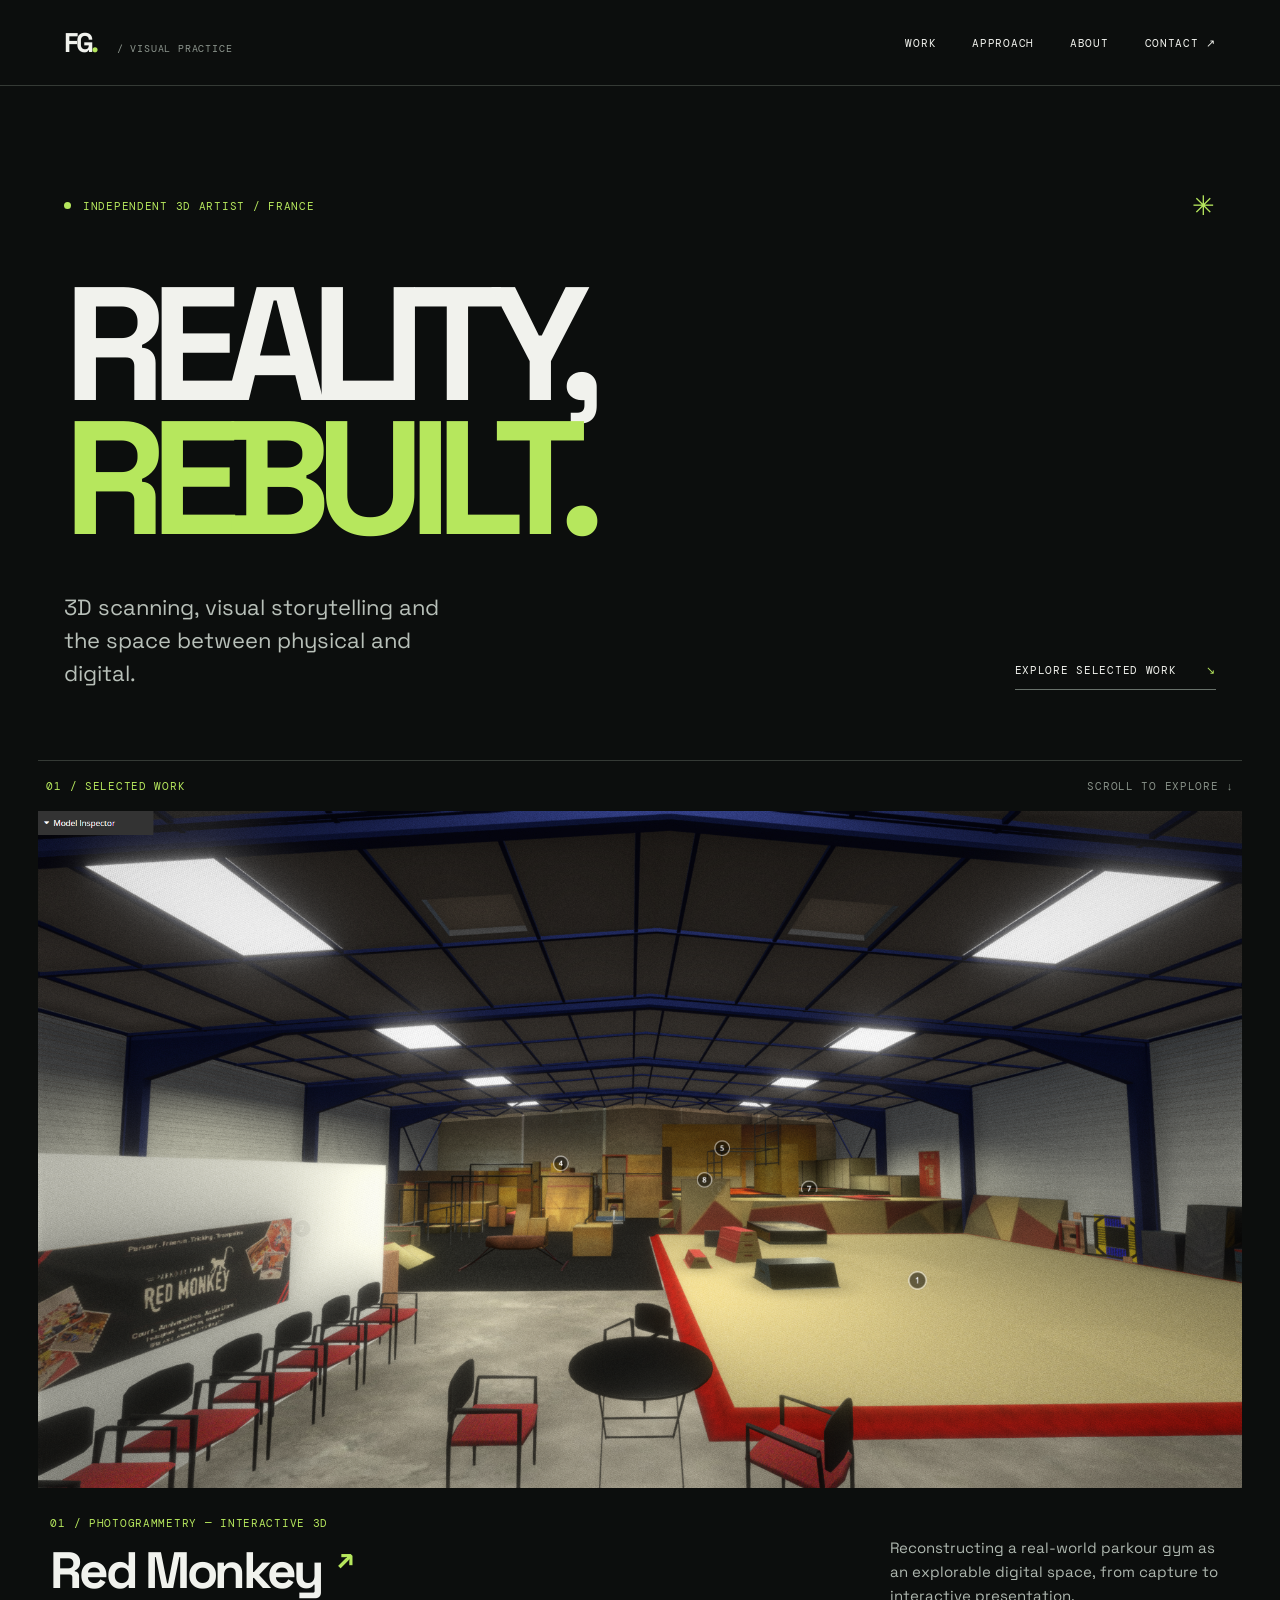
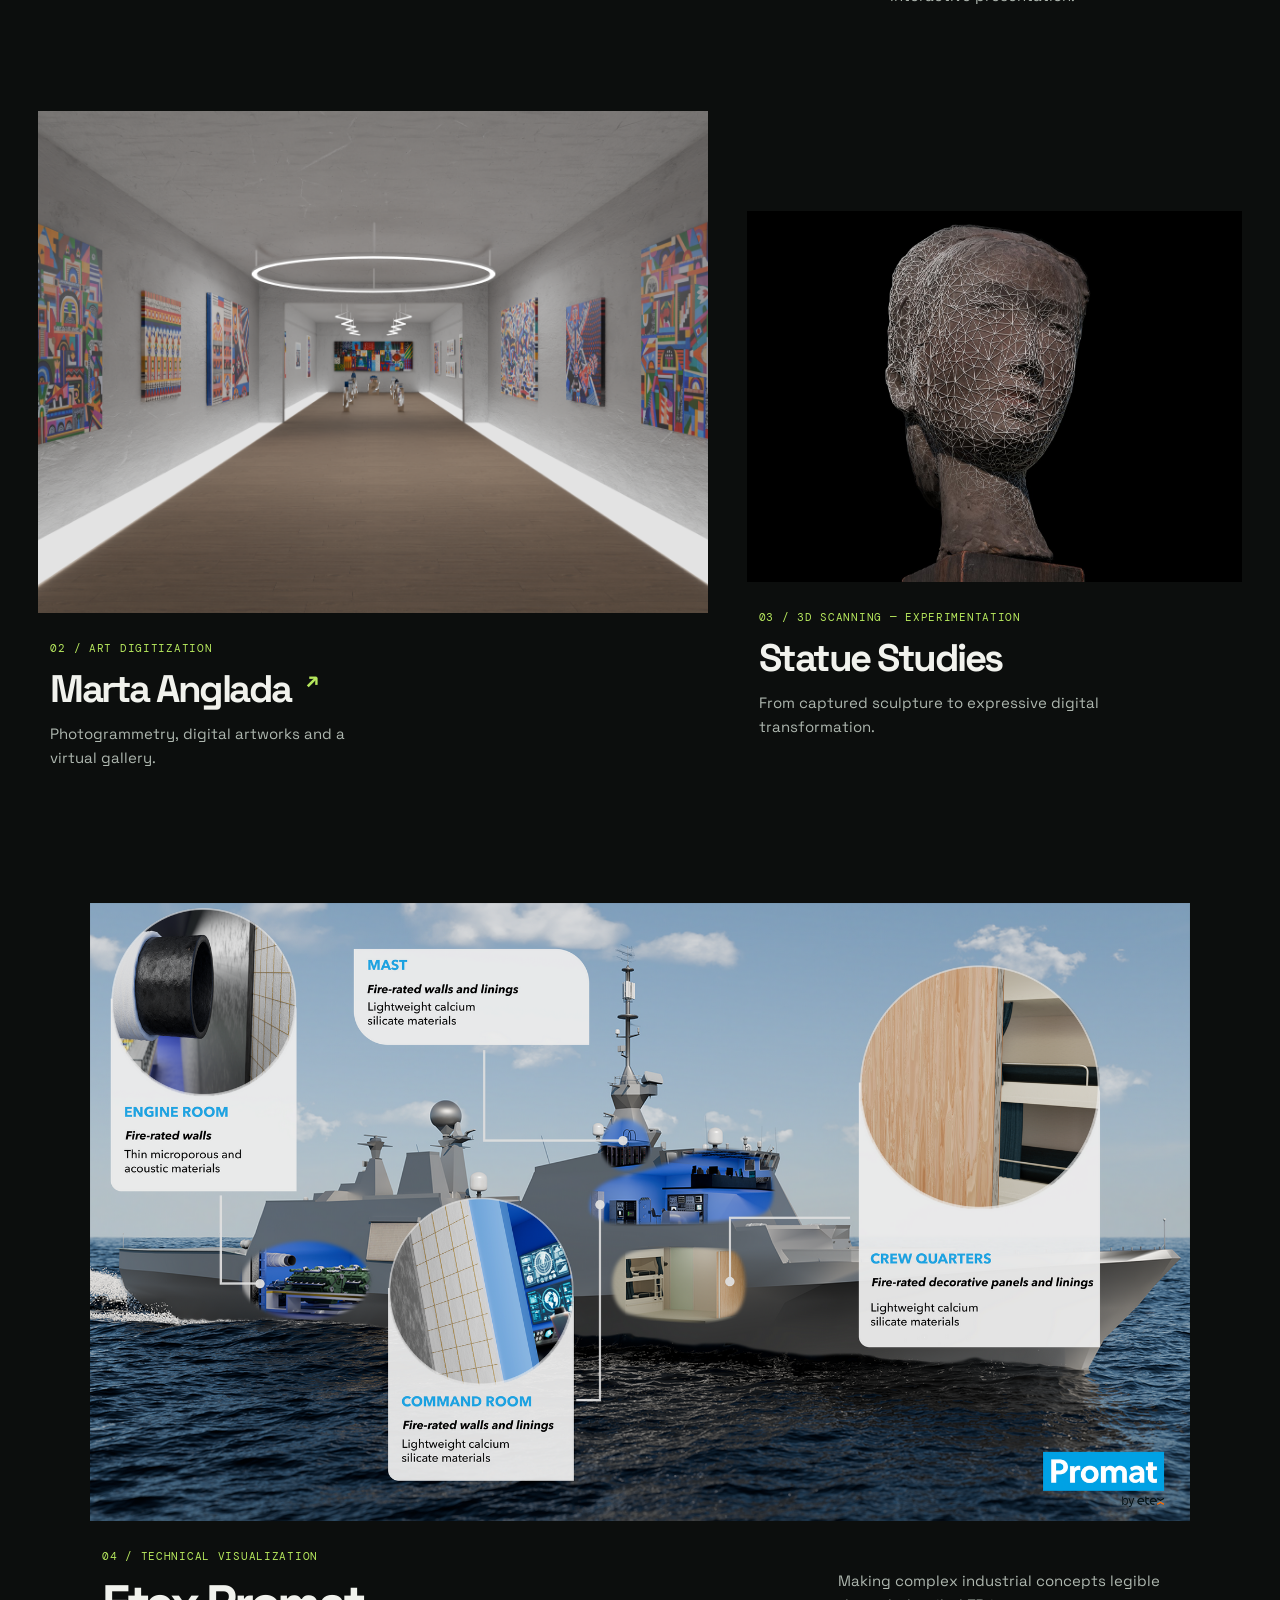
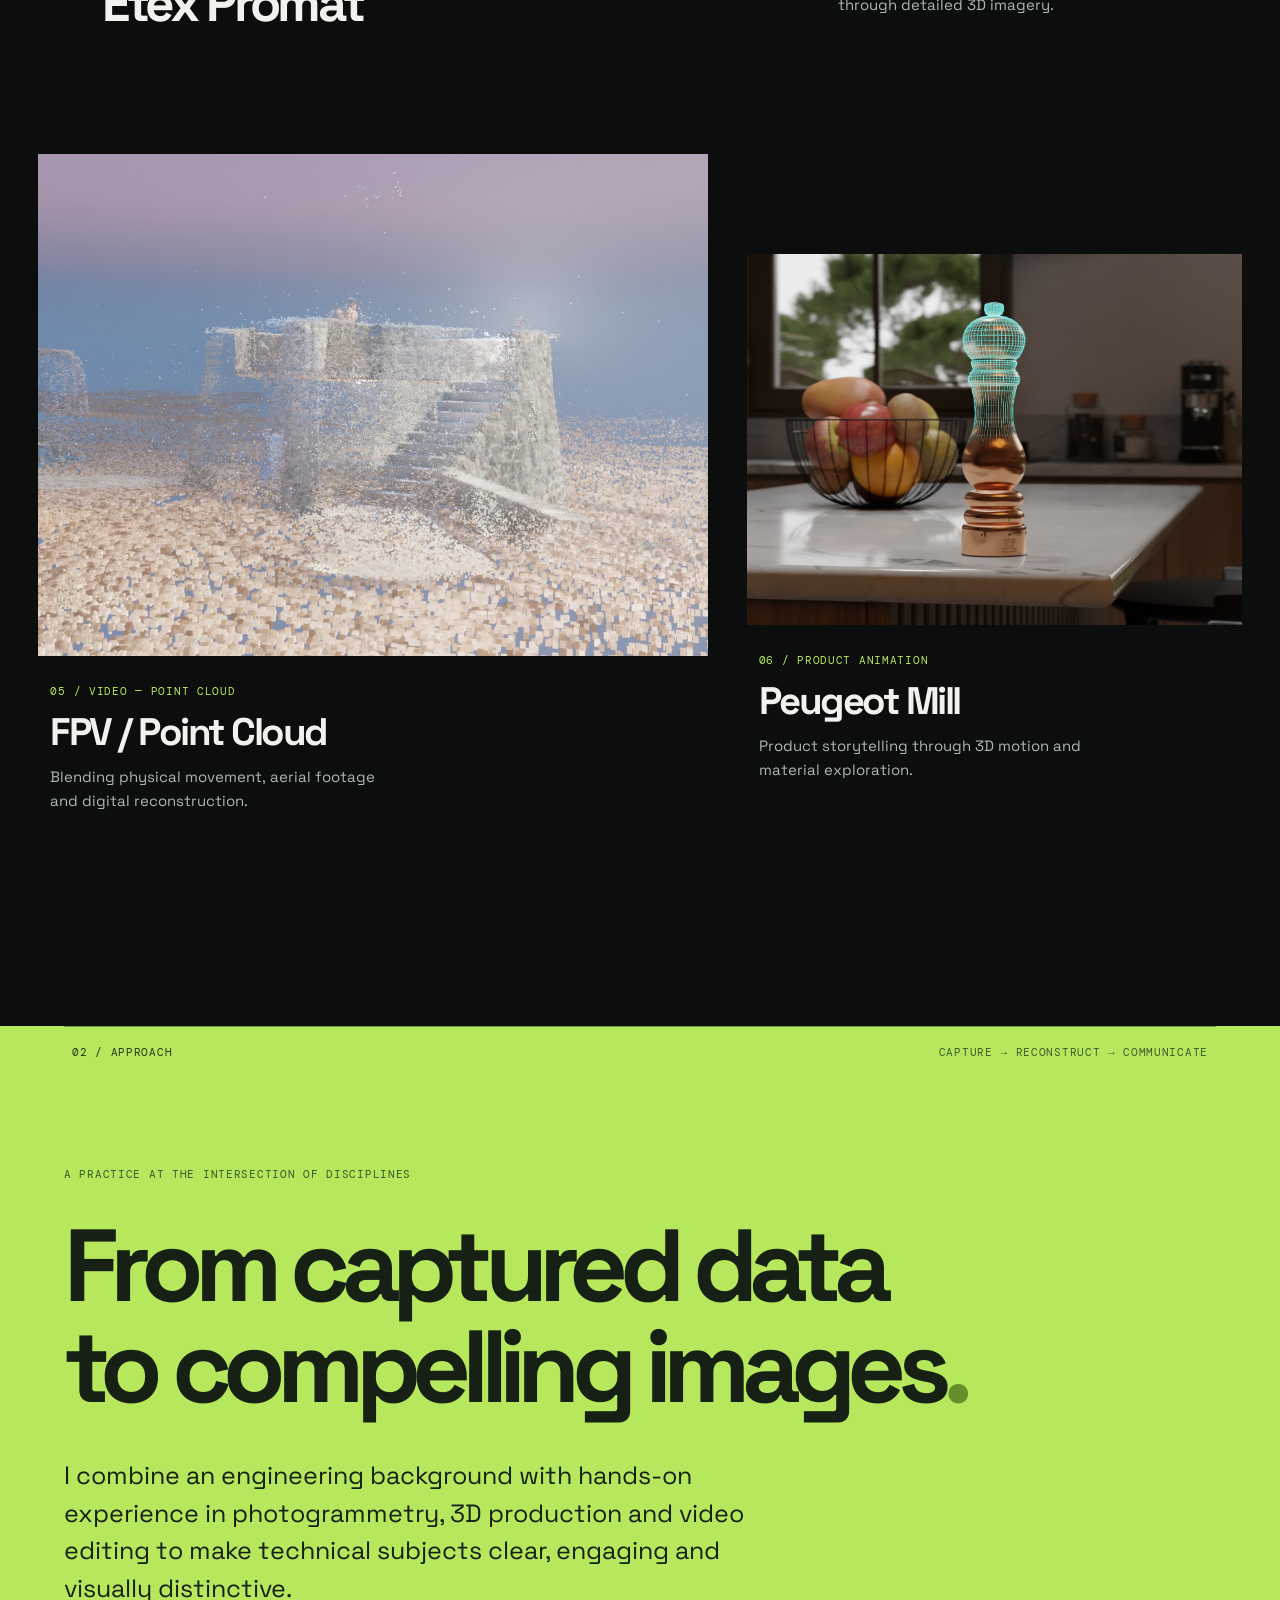
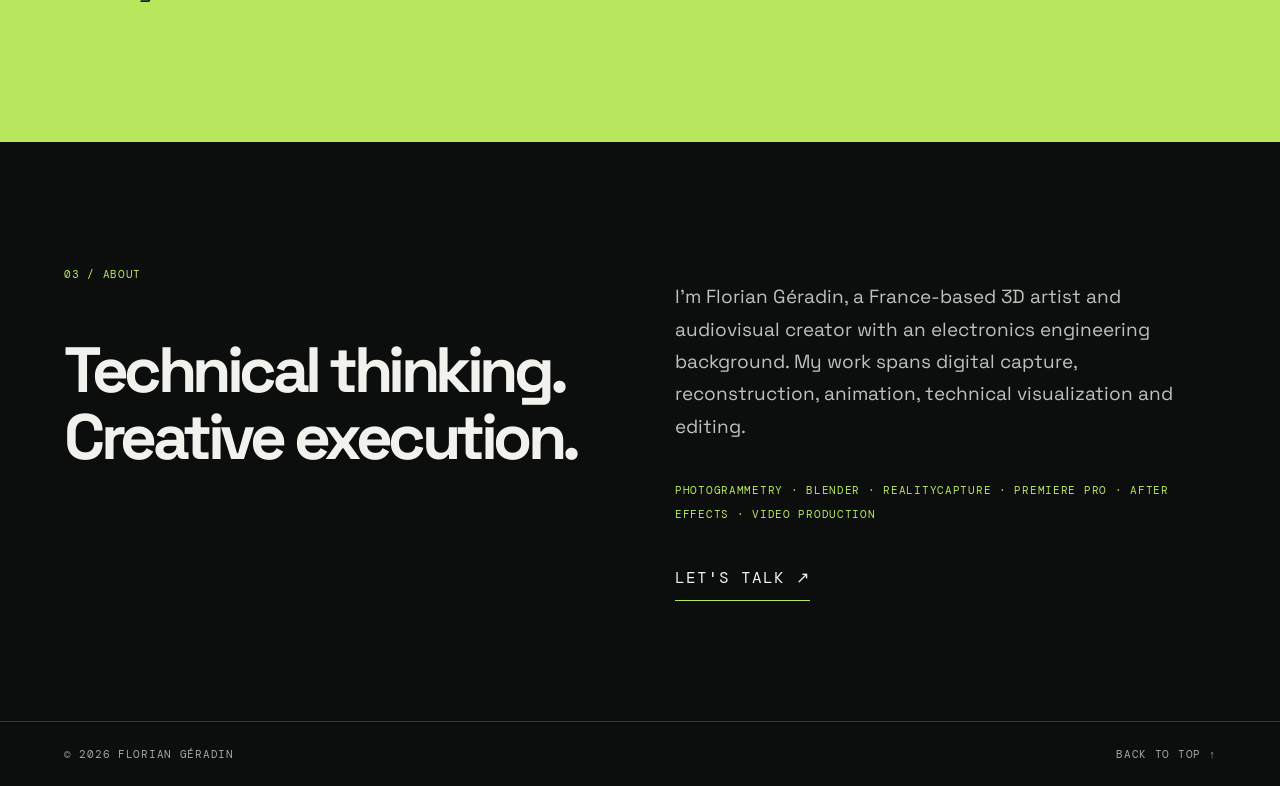
==== commit 7af78b8c: "Add Marta Anglada interactive case study: index.html" ====
--- a/index.html
+++ b/index.html
@@ -4,7 +4,7 @@
 <main id="top"><section class="hero"><div class="eyebrow"><span class="accent-dot"></span> INDEPENDENT 3D ARTIST / FRANCE <span class="hero-mark">✳</span></div><h1>REALITY,<br><em>REBUILT.</em></h1><div class="hero-bottom"><p>3D scanning, visual storytelling and the space between physical and digital.</p><a class="text-link" href="#work">EXPLORE SELECTED WORK <span>↘</span></a></div></section>
 <section class="work" id="work"><div class="section-heading"><span>01 / SELECTED WORK</span><span>SCROLL TO EXPLORE ↓</span></div>
 <article class="project project-feature"><a class="project-image" href="projects/red-monkey.html"><img src="assets/images/red-monkey/Red%20Monkey%20-%20Sketchfab%20viewer%20screenshot%201.png" alt="Photogrammetry reconstruction of the Red Monkey parkour gym"></a><div class="project-caption"><div><span class="project-index">01 / PHOTOGRAMMETRY — INTERACTIVE 3D</span><h2><a href="projects/red-monkey.html">Red Monkey<span class="arrow">↗</span></a></h2></div><p>Reconstructing a real-world parkour gym as an explorable digital space, from capture to interactive presentation.</p></div></article>
-<div class="project-grid"><article class="project"><div class="project-image"><img loading="lazy" src="assets/images/marta-anglada/Marta%20Anglada%20-%20gallery%20test%206.png" alt="Virtual gallery of digitized ceramics"></div><div class="project-caption"><div><span class="project-index">02 / ART DIGITIZATION</span><h2>Marta Anglada</h2></div><p>Photogrammetry, digital artworks and a virtual gallery.</p></div></article><article class="project"><div class="project-image"><img loading="lazy" src="assets/images/statues/Statues%20-%20wireframe.jpg" alt="Wireframe of a scanned statue"></div><div class="project-caption"><div><span class="project-index">03 / 3D SCANNING — EXPERIMENTATION</span><h2>Statue Studies</h2></div><p>From captured sculpture to expressive digital transformation.</p></div></article></div>
+<div class="project-grid"><article class="project"><a class="project-image" href="projects/marta-anglada.html"><img loading="lazy" src="assets/images/marta-anglada/Marta%20Anglada%20-%20gallery%20test%206.png" alt="Virtual gallery of digitized ceramics"></a><div class="project-caption"><div><span class="project-index">02 / ART DIGITIZATION</span><h2><a href="projects/marta-anglada.html">Marta Anglada<span class="arrow">↗</span></a></h2></div><p>Photogrammetry, digital artworks and a virtual gallery.</p></div></article><article class="project"><div class="project-image"><img loading="lazy" src="assets/images/statues/Statues%20-%20wireframe.jpg" alt="Wireframe of a scanned statue"></div><div class="project-caption"><div><span class="project-index">03 / 3D SCANNING — EXPERIMENTATION</span><h2>Statue Studies</h2></div><p>From captured sculpture to expressive digital transformation.</p></div></article></div>
 <article class="project project-wide"><div class="project-image"><img loading="lazy" src="assets/images/etex-promat/Etex%20Promat%20-%20Frigate_Overview.png" alt="Technical 3D visualization of a frigate"></div><div class="project-caption"><div><span class="project-index">04 / TECHNICAL VISUALIZATION</span><h2>Etex Promat</h2></div><p>Making complex industrial concepts legible through detailed 3D imagery.</p></div></article>
 <div class="project-grid"><article class="project"><div class="project-image"><img loading="lazy" src="assets/images/fpv-pointcloud/FPV%20-%20pointcloud%20screenshot%201.jpg" alt="FPV point-cloud visualization"></div><div class="project-caption"><div><span class="project-index">05 / VIDEO — POINT CLOUD</span><h2>FPV / Point Cloud</h2></div><p>Blending physical movement, aerial footage and digital reconstruction.</p></div></article><article class="project"><div class="project-image"><img loading="lazy" src="assets/images/peugeot-mill/Moulin%20Peugeot%20-%200085.png" alt="3D product visualization of a Peugeot pepper mill"></div><div class="project-caption"><div><span class="project-index">06 / PRODUCT ANIMATION</span><h2>Peugeot Mill</h2></div><p>Product storytelling through 3D motion and material exploration.</p></div></article></div></section>
 <section class="approach" id="approach"><div class="section-heading dark"><span>02 / APPROACH</span><span>CAPTURE → RECONSTRUCT → COMMUNICATE</span></div><div class="approach-inner"><span class="tiny">A PRACTICE AT THE INTERSECTION OF DISCIPLINES</span><h2>From captured data<br>to compelling images<span>.</span></h2><p>I combine an engineering background with hands-on experience in photogrammetry, 3D production and video editing to make technical subjects clear, engaging and visually distinctive.</p></div></section>
--- a/css/style.css
+++ b/css/style.css
@@ -1,2 +1,8 @@
 @import url('https://fonts.googleapis.com/css2?family=DM+Mono:wght@400;500&family=Space+Grotesk:wght@400;500;600;700&display=swap');:root{--bg:#0c0e0d;--fg:#f1f2ed;--muted:#9da69f;--acid:#b6e75d;--line:#353a35}*{box-sizing:border-box}html{scroll-behavior:smooth}body{margin:0;background:var(--bg);color:var(--fg);font-family:'Space Grotesk',Arial,sans-serif;-webkit-font-smoothing:antialiased}a{color:inherit;text-decoration:none}button{font:inherit}.site-header{display:flex;justify-content:space-between;align-items:center;padding:25px clamp(22px,5vw,88px);border-bottom:1px solid var(--line)}.brand{font-size:27px;font-weight:700;letter-spacing:-.09em}.brand span{color:var(--acid)}.brand small{margin-left:20px;color:#8e978f;letter-spacing:.08em;font:10px 'DM Mono',monospace}.site-header nav{display:flex;gap:36px}.site-header nav a,.menu-toggle,.eyebrow,.section-heading,.project-index,.tiny,.section-kicker,.skills,footer,.text-link,.contact-link{font-family:'DM Mono',monospace;font-size:11px;letter-spacing:.065em}.site-header nav a:hover,.text-link:hover{color:var(--acid)}.menu-toggle{display:none;background:none;color:var(--fg);border:0;cursor:pointer}.hero{padding:clamp(45px,8vw,120px) clamp(22px,5vw,88px) 70px;min-height:72vh;display:flex;flex-direction:column;justify-content:center}.eyebrow{color:var(--acid);display:flex;align-items:center;gap:12px}.accent-dot{width:7px;height:7px;background:var(--acid);border-radius:50%}.hero-mark{margin-left:auto;font-size:27px}.hero h1{font-size:clamp(70px,12.6vw,205px);line-height:.83;letter-spacing:-.095em;margin:55px 0 45px;font-weight:700}.hero h1 em{color:var(--acid);font-style:normal}.hero-bottom{display:flex;align-items:end;justify-content:space-between;gap:25px}.hero-bottom p{max-width:410px;font-size:clamp(16px,1.8vw,22px);line-height:1.5;color:#b8c0b9;margin:0}.text-link{white-space:nowrap;border-bottom:1px solid #68716a;padding-bottom:12px}.text-link span{margin-left:22px;color:var(--acid)}.work{padding:0 clamp(14px,3vw,50px) 110px}.section-heading{display:flex;justify-content:space-between;gap:15px;padding:18px 8px;color:var(--acid);border-top:1px solid var(--line)}.section-heading span:last-child{color:#879087}.project{margin:0 0 80px}.project-image{display:block;overflow:hidden;background:#1c211e}.project-image img{width:100%;display:block;object-fit:cover;aspect-ratio:16/9;transition:transform .8s cubic-bezier(.2,.8,.2,1)}.project-image:hover img{transform:scale(1.035)}.project-caption{display:flex;justify-content:space-between;gap:30px;padding:23px 12px}.project-caption>div{flex:1}.project-index{color:var(--acid)}.project-caption h2{font-size:clamp(30px,4vw,65px);letter-spacing:-.065em;line-height:1.05;margin:12px 0 0}.project-caption p{color:#aeb7af;font-size:15px;line-height:1.6;max-width:340px;margin:25px 0 0}.arrow{color:var(--acid);font-size:.55em;vertical-align:top;margin-left:15px}.project-grid{display:grid;grid-template-columns:1.15fr .85fr;gap:clamp(16px,3vw,50px)}.project-grid .project:nth-child(2){margin-top:100px}.project-grid .project-image img{aspect-ratio:4/3}.project-grid .project-caption{display:block}.project-grid .project-caption h2{font-size:clamp(28px,3vw,45px)}.project-grid .project-caption p{margin-top:12px}.project-wide{max-width:1100px;margin:30px auto 100px}.approach{background:var(--acid);color:#172014;padding:0 clamp(22px,5vw,88px) 110px}.section-heading.dark{border-color:#6f9140;color:#26341b}.section-heading.dark span:last-child{color:#425a2b}.approach-inner{padding-top:85px}.tiny{color:#3e5728}.approach h2{font-size:clamp(48px,8vw,115px);line-height:.99;letter-spacing:-.085em;margin:32px 0 40px}.approach h2 span{color:#648f2a}.approach p{font-size:clamp(17px,2vw,25px);max-width:730px;line-height:1.5}.about{padding:120px clamp(22px,5vw,88px);display:grid;grid-template-columns:1fr 1fr;gap:70px}.section-kicker{color:var(--acid)}.about h2{font-size:clamp(40px,5vw,78px);line-height:1.06;letter-spacing:-.07em}.about p{font-size:19px;line-height:1.7;color:#bbc3bc}.about .skills{font-size:11px;line-height:2.2;color:var(--acid);margin-top:35px}.contact-link{display:inline-block;margin-top:30px;border-bottom:1px solid var(--acid);padding-bottom:12px;font-size:16px}footer{display:flex;justify-content:space-between;gap:20px;padding:25px clamp(22px,5vw,88px);border-top:1px solid var(--line);color:#9fa89f}footer a:hover{color:var(--acid)}@media(max-width:760px){.site-header{padding:20px}.site-header nav{display:none;position:absolute;top:70px;left:0;right:0;z-index:5;background:#151916;padding:30px;flex-direction:column}.site-header nav.open{display:flex}.menu-toggle{display:block}.hero{min-height:66vh;padding:55px 22px}.hero h1{font-size:clamp(61px,14vw,115px);margin:65px 0 40px}.hero-bottom{align-items:start;flex-direction:column}.project-caption{display:block}.project-caption p{margin-top:15px}.project-grid{grid-template-columns:1fr;gap:0}.project-grid .project:nth-child(2){margin-top:0}.project{margin-bottom:50px}.project-wide{margin:0 auto 50px}.about{grid-template-columns:1fr;padding:75px 24px;gap:5px}.approach{padding-bottom:70px}.approach-inner{padding-top:50px}.section-heading{font-size:9px}.project-caption h2{font-size:36px}}@media(prefers-reduced-motion:reduce){html{scroll-behavior:auto}.project-image img{transition:none}}
 /* Case studies */.case-intro{padding:38px clamp(22px,5vw,88px) 80px}.back-link,.case-overline,.case-summary>span,.case-hero figcaption,.case-label,.case-section-title,.case-external,.case-end,.process-number,.embed-placeholder,.load-embed{font:11px 'DM Mono',monospace;letter-spacing:.065em}.back-link{color:var(--muted);display:inline-block;margin-bottom:90px}.back-link:hover{color:var(--acid)}.case-overline{display:flex;justify-content:space-between;gap:25px;color:var(--acid)}.case-overline span:last-child{color:#8f9b91}.case-intro h1{font-size:clamp(75px,14vw,215px);letter-spacing:-.095em;line-height:.82;margin:48px 0}.case-intro h1 em{font-style:normal;color:var(--acid)}.case-summary{display:flex;justify-content:space-between;gap:40px;align-items:end}.case-summary p{max-width:630px;font-size:clamp(18px,2.3vw,29px);line-height:1.45;color:#c7d0c7}.case-summary>span{max-width:220px;color:#879489;line-height:1.8}.case-hero{margin:0;padding:0 clamp(14px,3vw,50px)}.case-hero img{display:block;width:100%;aspect-ratio:16/9;object-fit:cover;background:#1b211c}.case-hero figcaption{color:var(--acid);padding:15px 0}.case-text{display:grid;grid-template-columns:1fr 2fr;gap:50px;padding:125px clamp(22px,8vw,130px)}.case-label{color:var(--acid);padding-top:14px}.case-text h2,.case-media h2{font-size:clamp(39px,5.5vw,85px);letter-spacing:-.075em;line-height:1.05;margin:0 0 32px}.case-text p{font-size:19px;line-height:1.75;color:#b5bfb6;max-width:760px}.case-media,.case-process{padding:75px clamp(22px,5vw,88px) 100px;border-top:1px solid var(--line)}.case-section-title{display:flex;justify-content:space-between;gap:20px;color:var(--acid);margin-bottom:65px}.case-section-title span:last-child{color:#89948a}.case-muted{font-size:18px;line-height:1.6;color:#abb6ad;max-width:660px;margin:0 0 35px}.embed-shell{width:100%;aspect-ratio:16/9;background:#1c221e;position:relative;overflow:hidden}.embed-shell iframe{width:100%;height:100%;border:0;display:block}.embed-placeholder{width:100%;height:100%;display:flex;align-items:center;justify-content:center;flex-direction:column;gap:25px;text-align:center;padding:20px;color:#b8c3b8;background:radial-gradient(circle at center,#283429,#141a16)}.embed-placeholder small{font-size:10px;color:#88978b}.load-embed{border:1px solid var(--acid);background:var(--acid);color:#162014;padding:17px 23px;cursor:pointer;font-weight:500}.load-embed:hover{background:#d0ff83}.case-external{display:inline-block;margin-top:18px;color:var(--acid)}.process-grid{display:grid;grid-template-columns:repeat(4,1fr);gap:25px}.process-grid>div{border-top:1px solid #586158;padding-top:20px}.process-number{color:var(--acid)}.process-grid h3{font-size:clamp(24px,2.5vw,40px);letter-spacing:-.055em}.process-grid p,.video-grid p{color:#aeb9af;line-height:1.7}.video-grid{display:grid;grid-template-columns:1fr 1fr;gap:28px}.video-grid h3{font-size:23px;margin-bottom:8px}.case-end{display:flex;justify-content:space-between;gap:20px;background:var(--acid);color:#172014;padding:45px clamp(22px,5vw,88px)}.case-end a{font-weight:500}@media(max-width:760px){.case-intro{padding-bottom:50px}.back-link{margin-bottom:65px}.case-overline{display:block;line-height:2}.case-intro h1{font-size:clamp(66px,15vw,110px)}.case-summary{display:block}.case-summary>span{display:block;margin-top:25px}.case-text{grid-template-columns:1fr;padding:75px 24px;gap:10px}.case-text p{font-size:17px}.case-media,.case-process{padding:65px 22px}.case-section-title{margin-bottom:40px}.process-grid,.video-grid{grid-template-columns:1fr}.process-grid{gap:15px}.case-end{flex-direction:column}.embed-placeholder{gap:14px}.load-embed{padding:14px}}
+
+/* Portrait player for Red Monkey point cloud animation */
+.video-shell-portrait{aspect-ratio:9/16;width:min(100%,340px);margin-inline:auto}.video-shell-portrait .embed-placeholder{gap:18px}.video-shell-portrait .embed-placeholder>span{line-height:1.6}@media(max-width:760px){.video-shell-portrait{width:min(100%,380px)}}
+
+/* Media previews: readable imagery behind the existing green/grey tint */
+.embed-preview{isolation:isolate;position:relative;background:#1b241e;overflow:hidden}.embed-preview-image{position:absolute;inset:-3%;width:106%;height:106%;object-fit:cover;filter:blur(7px) grayscale(25%) brightness(.64) saturate(.8);transform:scale(1.02);z-index:-2;pointer-events:none;transition:filter .35s ease,transform .5s ease}.embed-preview::before{content:"";position:absolute;inset:0;background:linear-gradient(145deg,rgba(24,37,29,.55),rgba(26,34,30,.24) 48%,rgba(56,81,48,.48));z-index:-1;pointer-events:none}.embed-preview>span,.embed-preview>small{position:relative;text-shadow:0 2px 12px rgba(0,0,0,.85)}.embed-preview .load-embed{position:relative;box-shadow:0 5px 25px rgba(0,0,0,.28)}.embed-preview:hover .embed-preview-image{filter:blur(4px) grayscale(15%) brightness(.77) saturate(.95);transform:scale(1.05)}.video-shell-portrait .embed-preview-image{object-position:center center}@media(prefers-reduced-motion:reduce){.embed-preview-image{transition:none}}
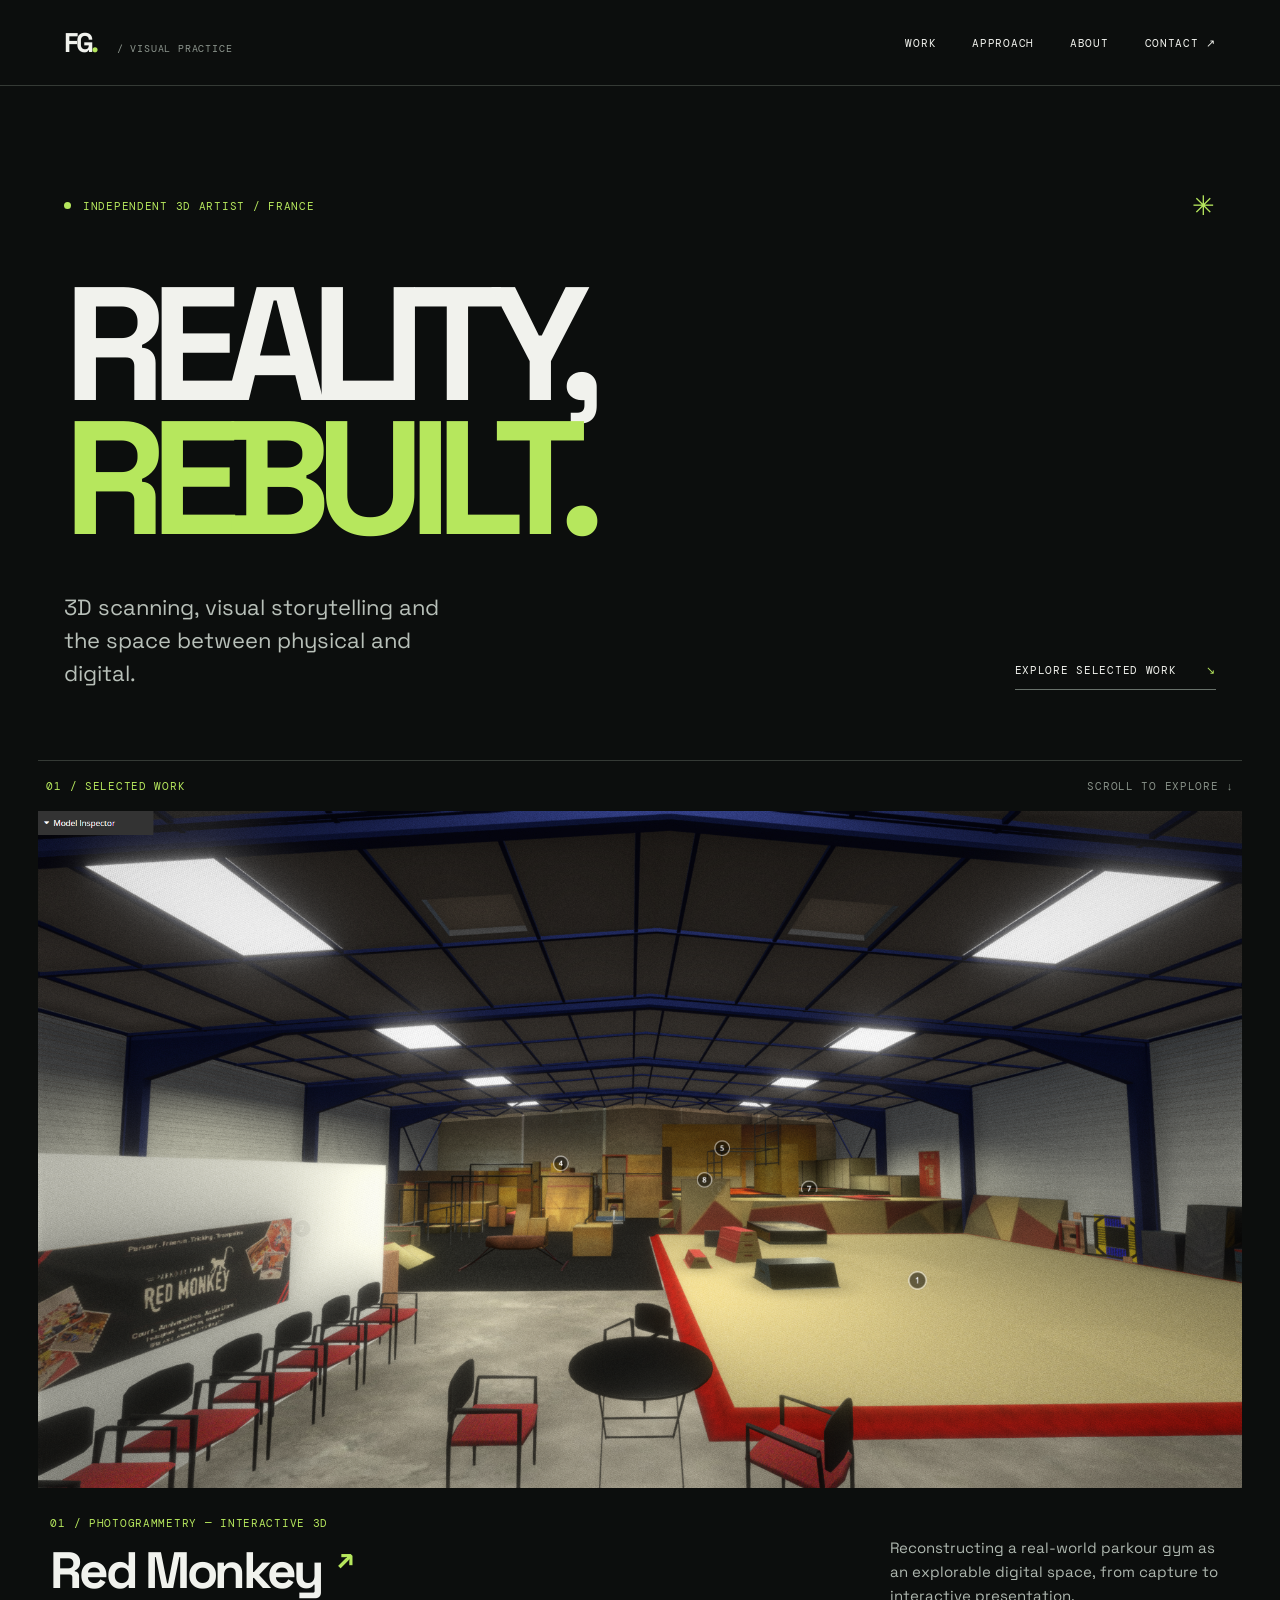
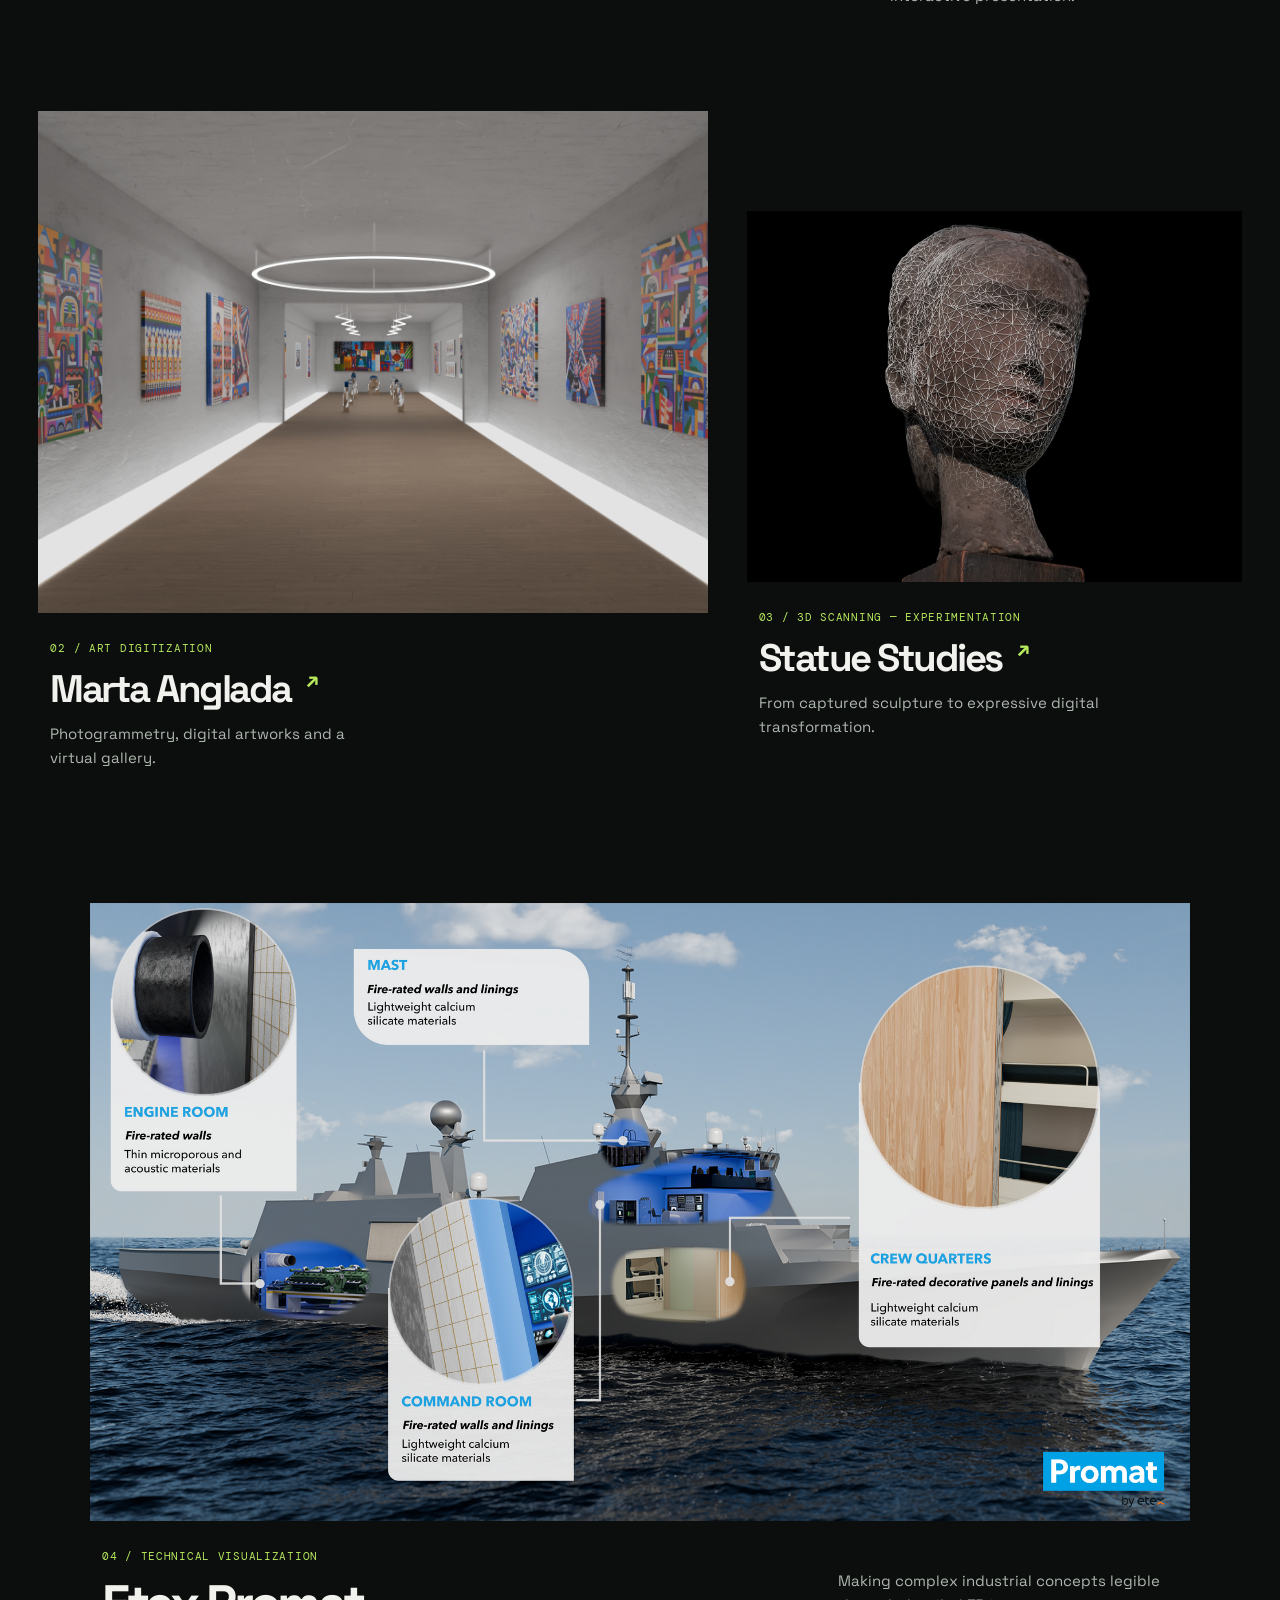
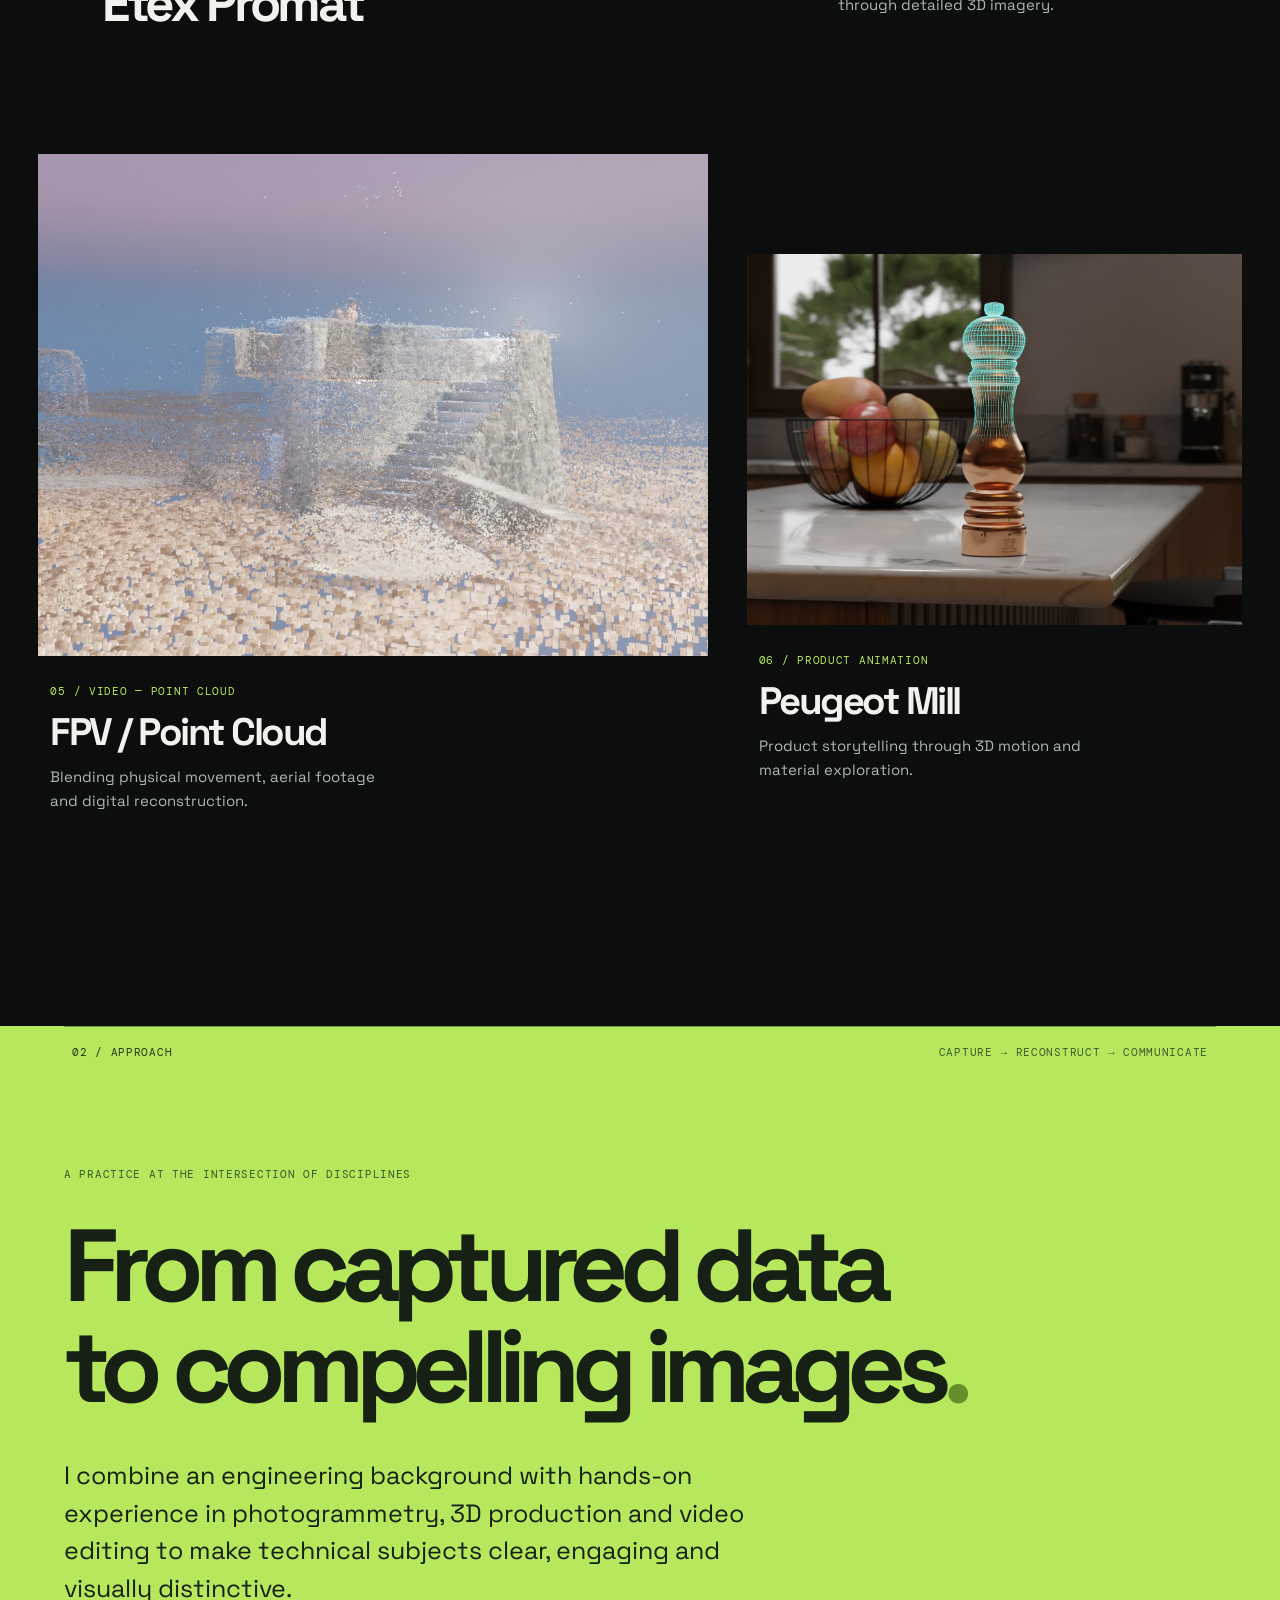
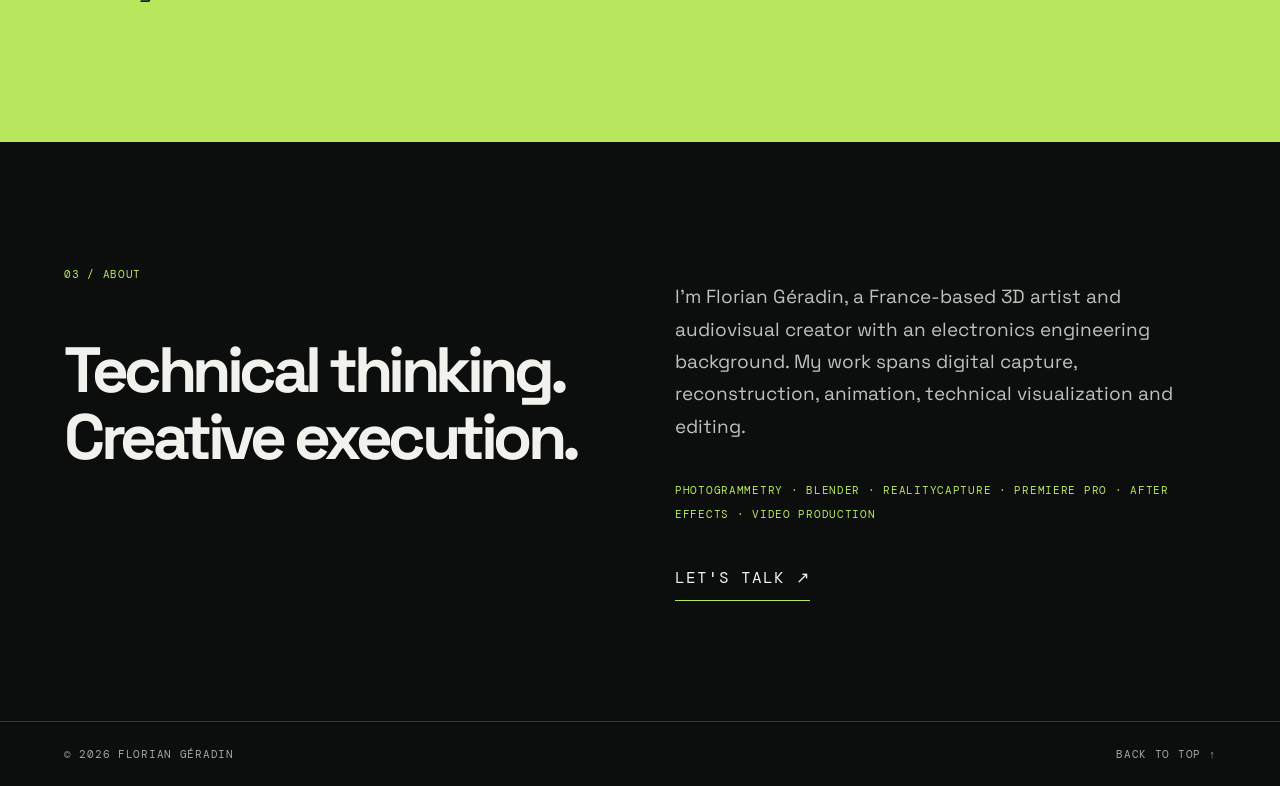
==== commit a92989e0: "Create Statue Studies case study and connect project navigation" ====
--- a/index.html
+++ b/index.html
@@ -4,7 +4,7 @@
 <main id="top"><section class="hero"><div class="eyebrow"><span class="accent-dot"></span> INDEPENDENT 3D ARTIST / FRANCE <span class="hero-mark">✳</span></div><h1>REALITY,<br><em>REBUILT.</em></h1><div class="hero-bottom"><p>3D scanning, visual storytelling and the space between physical and digital.</p><a class="text-link" href="#work">EXPLORE SELECTED WORK <span>↘</span></a></div></section>
 <section class="work" id="work"><div class="section-heading"><span>01 / SELECTED WORK</span><span>SCROLL TO EXPLORE ↓</span></div>
 <article class="project project-feature"><a class="project-image" href="projects/red-monkey.html"><img src="assets/images/red-monkey/Red%20Monkey%20-%20Sketchfab%20viewer%20screenshot%201.png" alt="Photogrammetry reconstruction of the Red Monkey parkour gym"></a><div class="project-caption"><div><span class="project-index">01 / PHOTOGRAMMETRY — INTERACTIVE 3D</span><h2><a href="projects/red-monkey.html">Red Monkey<span class="arrow">↗</span></a></h2></div><p>Reconstructing a real-world parkour gym as an explorable digital space, from capture to interactive presentation.</p></div></article>
-<div class="project-grid"><article class="project"><a class="project-image" href="projects/marta-anglada.html"><img loading="lazy" src="assets/images/marta-anglada/Marta%20Anglada%20-%20gallery%20test%206.png" alt="Virtual gallery of digitized ceramics"></a><div class="project-caption"><div><span class="project-index">02 / ART DIGITIZATION</span><h2><a href="projects/marta-anglada.html">Marta Anglada<span class="arrow">↗</span></a></h2></div><p>Photogrammetry, digital artworks and a virtual gallery.</p></div></article><article class="project"><div class="project-image"><img loading="lazy" src="assets/images/statues/Statues%20-%20wireframe.jpg" alt="Wireframe of a scanned statue"></div><div class="project-caption"><div><span class="project-index">03 / 3D SCANNING — EXPERIMENTATION</span><h2>Statue Studies</h2></div><p>From captured sculpture to expressive digital transformation.</p></div></article></div>
+<div class="project-grid"><article class="project"><a class="project-image" href="projects/marta-anglada.html"><img loading="lazy" src="assets/images/marta-anglada/Marta%20Anglada%20-%20gallery%20test%206.png" alt="Virtual gallery of digitized ceramics"></a><div class="project-caption"><div><span class="project-index">02 / ART DIGITIZATION</span><h2><a href="projects/marta-anglada.html">Marta Anglada<span class="arrow">↗</span></a></h2></div><p>Photogrammetry, digital artworks and a virtual gallery.</p></div></article><article class="project"><a class="project-image" href="projects/statue-studies.html"><img loading="lazy" src="assets/images/statues/Statues%20-%20wireframe.jpg" alt="Wireframe of a scanned statue"></a><div class="project-caption"><div><span class="project-index">03 / 3D SCANNING — EXPERIMENTATION</span><h2><a href="projects/statue-studies.html">Statue Studies<span class="arrow">↗</span></a></h2></div><p>From captured sculpture to expressive digital transformation.</p></div></article></div>
 <article class="project project-wide"><div class="project-image"><img loading="lazy" src="assets/images/etex-promat/Etex%20Promat%20-%20Frigate_Overview.png" alt="Technical 3D visualization of a frigate"></div><div class="project-caption"><div><span class="project-index">04 / TECHNICAL VISUALIZATION</span><h2>Etex Promat</h2></div><p>Making complex industrial concepts legible through detailed 3D imagery.</p></div></article>
 <div class="project-grid"><article class="project"><div class="project-image"><img loading="lazy" src="assets/images/fpv-pointcloud/FPV%20-%20pointcloud%20screenshot%201.jpg" alt="FPV point-cloud visualization"></div><div class="project-caption"><div><span class="project-index">05 / VIDEO — POINT CLOUD</span><h2>FPV / Point Cloud</h2></div><p>Blending physical movement, aerial footage and digital reconstruction.</p></div></article><article class="project"><div class="project-image"><img loading="lazy" src="assets/images/peugeot-mill/Moulin%20Peugeot%20-%200085.png" alt="3D product visualization of a Peugeot pepper mill"></div><div class="project-caption"><div><span class="project-index">06 / PRODUCT ANIMATION</span><h2>Peugeot Mill</h2></div><p>Product storytelling through 3D motion and material exploration.</p></div></article></div></section>
 <section class="approach" id="approach"><div class="section-heading dark"><span>02 / APPROACH</span><span>CAPTURE → RECONSTRUCT → COMMUNICATE</span></div><div class="approach-inner"><span class="tiny">A PRACTICE AT THE INTERSECTION OF DISCIPLINES</span><h2>From captured data<br>to compelling images<span>.</span></h2><p>I combine an engineering background with hands-on experience in photogrammetry, 3D production and video editing to make technical subjects clear, engaging and visually distinctive.</p></div></section>
--- a/css/style.css
+++ b/css/style.css
@@ -6,3 +6,6 @@
 
 /* Media previews: readable imagery behind the existing green/grey tint */
 .embed-preview{isolation:isolate;position:relative;background:#1b241e;overflow:hidden}.embed-preview-image{position:absolute;inset:-3%;width:106%;height:106%;object-fit:cover;filter:blur(7px) grayscale(25%) brightness(.64) saturate(.8);transform:scale(1.02);z-index:-2;pointer-events:none;transition:filter .35s ease,transform .5s ease}.embed-preview::before{content:"";position:absolute;inset:0;background:linear-gradient(145deg,rgba(24,37,29,.55),rgba(26,34,30,.24) 48%,rgba(56,81,48,.48));z-index:-1;pointer-events:none}.embed-preview>span,.embed-preview>small{position:relative;text-shadow:0 2px 12px rgba(0,0,0,.85)}.embed-preview .load-embed{position:relative;box-shadow:0 5px 25px rgba(0,0,0,.28)}.embed-preview:hover .embed-preview-image{filter:blur(4px) grayscale(15%) brightness(.77) saturate(.95);transform:scale(1.05)}.video-shell-portrait .embed-preview-image{object-position:center center}@media(prefers-reduced-motion:reduce){.embed-preview-image{transition:none}}
+
+/* Marta Anglada case study */
+.marta-gallery figure{margin:0}.marta-gallery img{display:block;width:100%;object-fit:cover;background:#202720}.marta-gallery-feature img{aspect-ratio:16/9}.marta-gallery-grid{display:grid;grid-template-columns:repeat(2,minmax(0,1fr));gap:24px;margin-top:24px}.marta-gallery-grid img{aspect-ratio:4/3}.marta-gallery figcaption{font:10px 'DM Mono',monospace;color:var(--acid);letter-spacing:.07em;padding:12px 0 0}.ceramic-picker{display:flex;gap:10px;flex-wrap:wrap;margin-bottom:28px}.ceramic-choice{width:56px;height:54px;border:1px solid #5a675a;color:var(--fg);background:transparent;font:13px 'DM Mono',monospace;cursor:pointer}.ceramic-choice.active,.ceramic-choice:hover{background:var(--acid);color:#172014;border-color:var(--acid)}.ceramic-stage{max-width:1050px}.ceramic-meta{display:flex;justify-content:space-between;align-items:center;gap:20px}.ceramic-meta h3{font-size:clamp(23px,3vw,36px);letter-spacing:-.04em}.ceramic-meta .case-external{margin:0}@media(max-width:760px){.marta-gallery-grid{gap:14px;margin-top:14px}.ceramic-choice{width:43px;height:45px}.ceramic-meta{align-items:start;flex-direction:column;gap:0}}
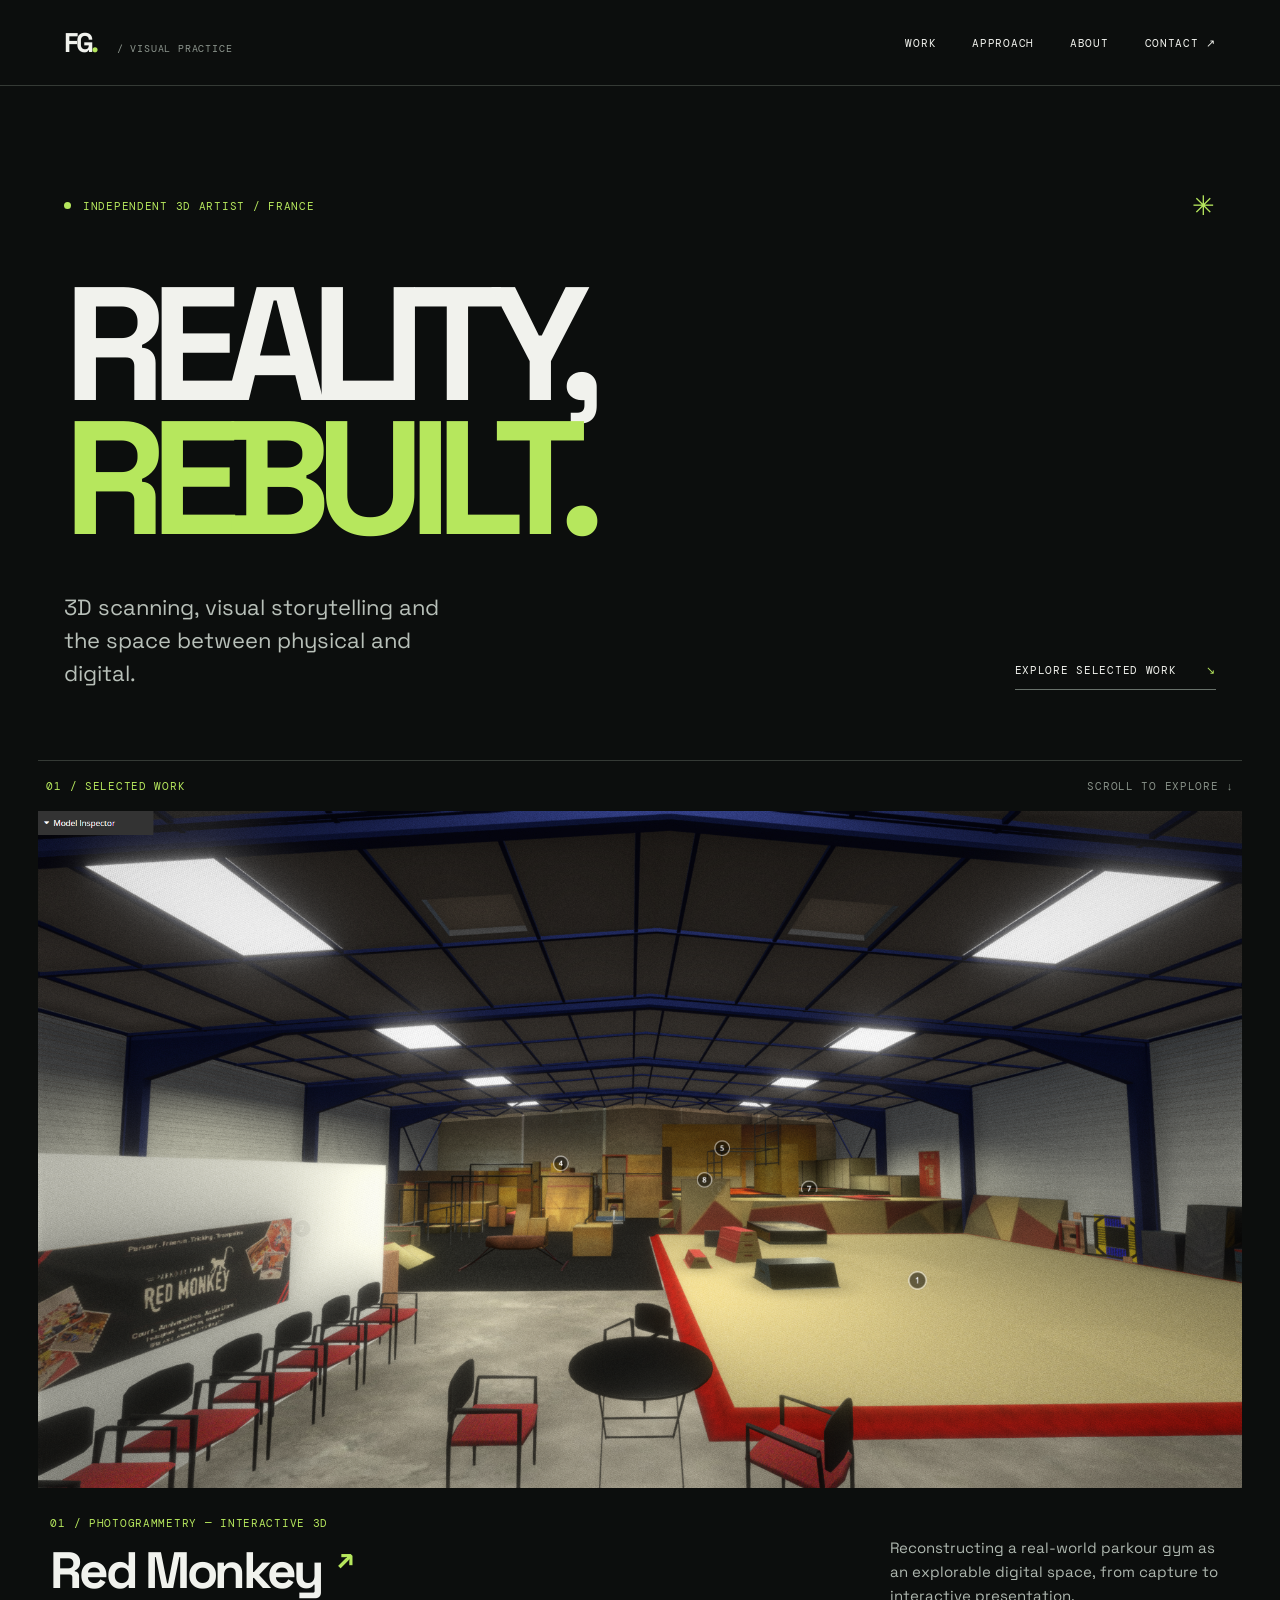
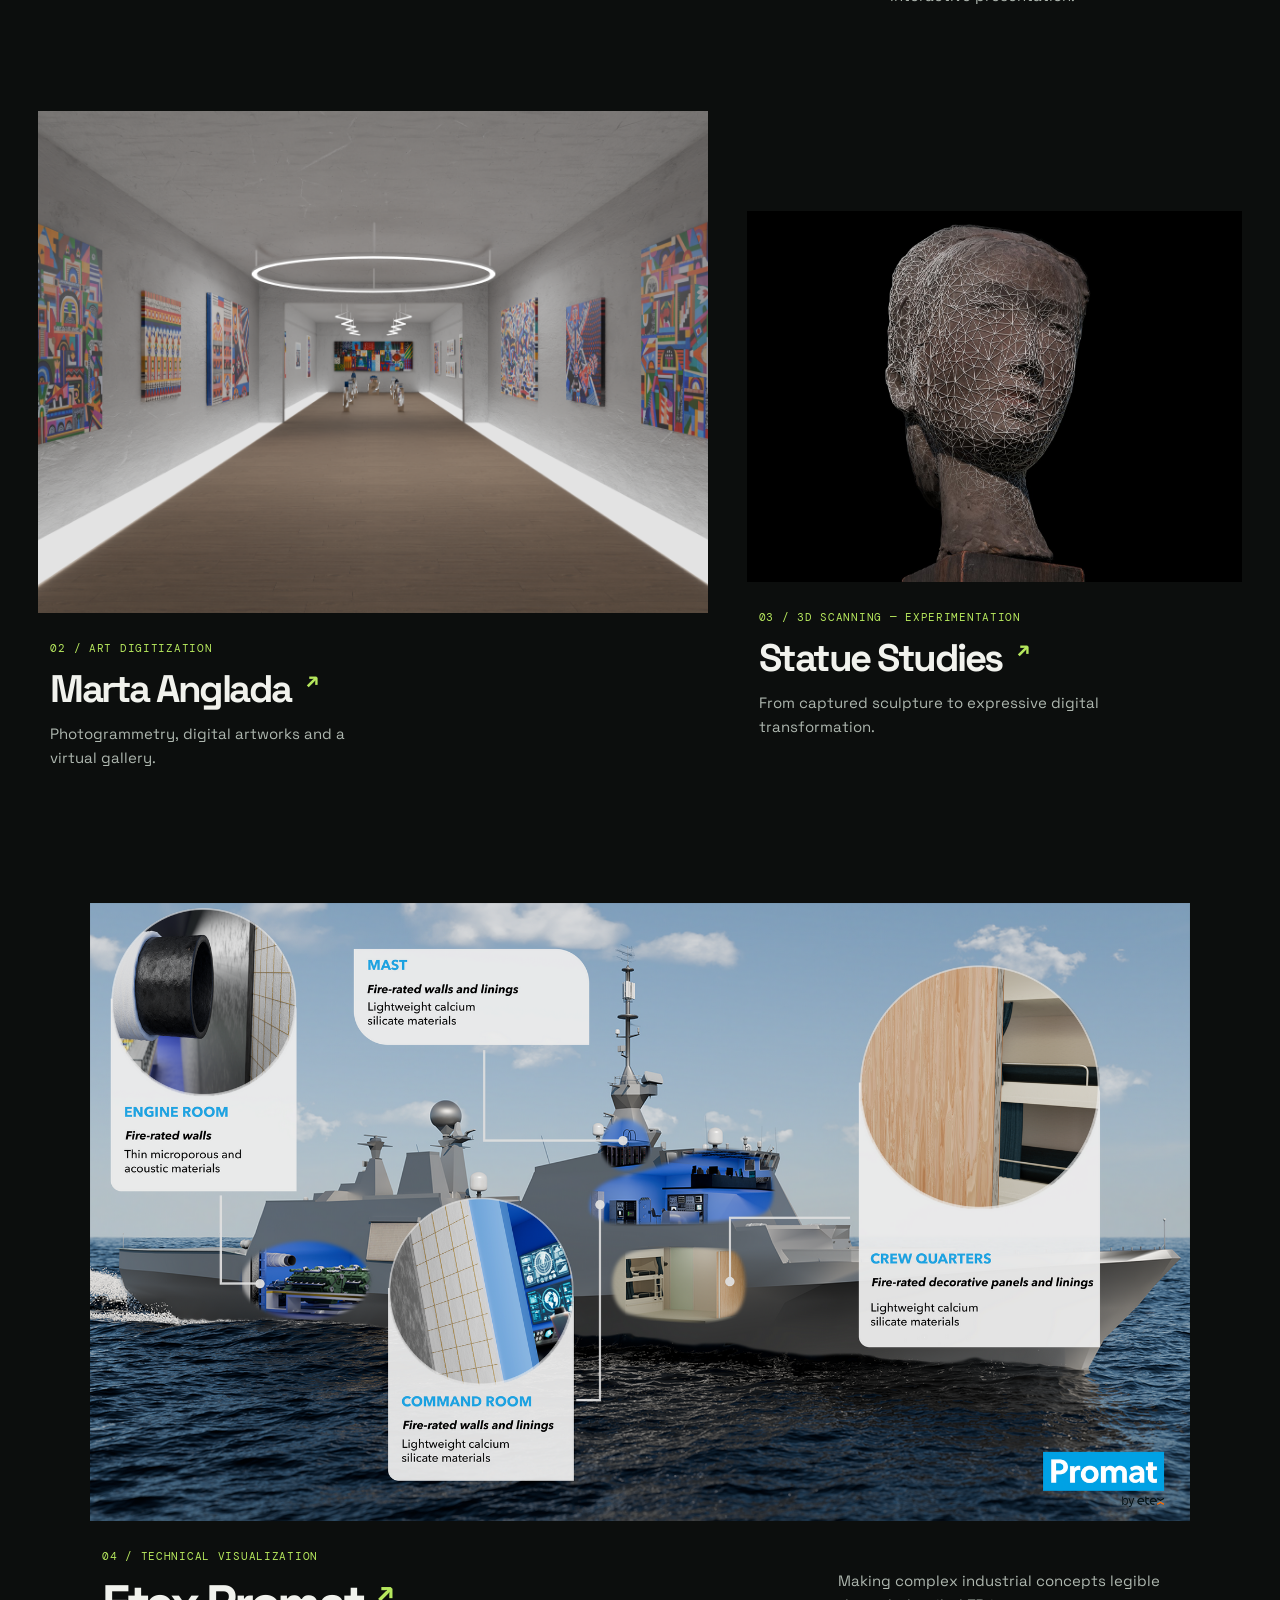
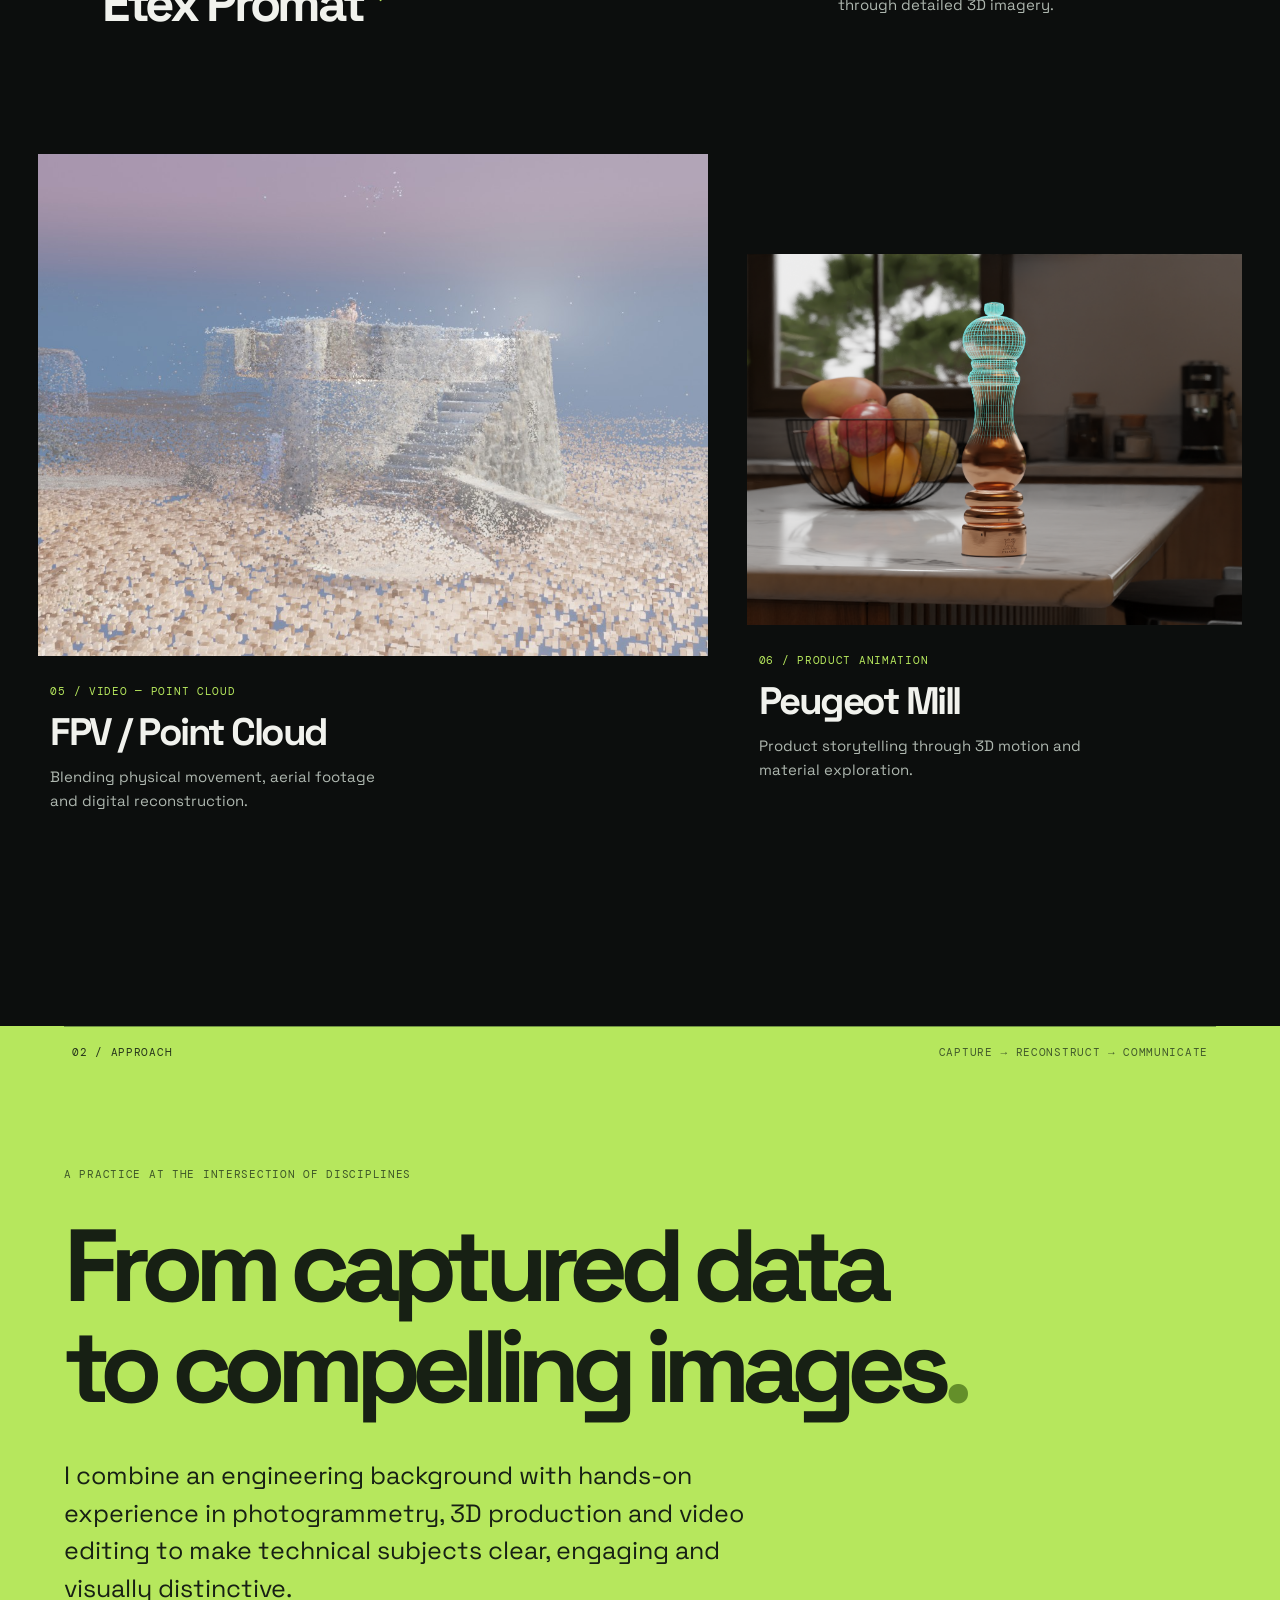
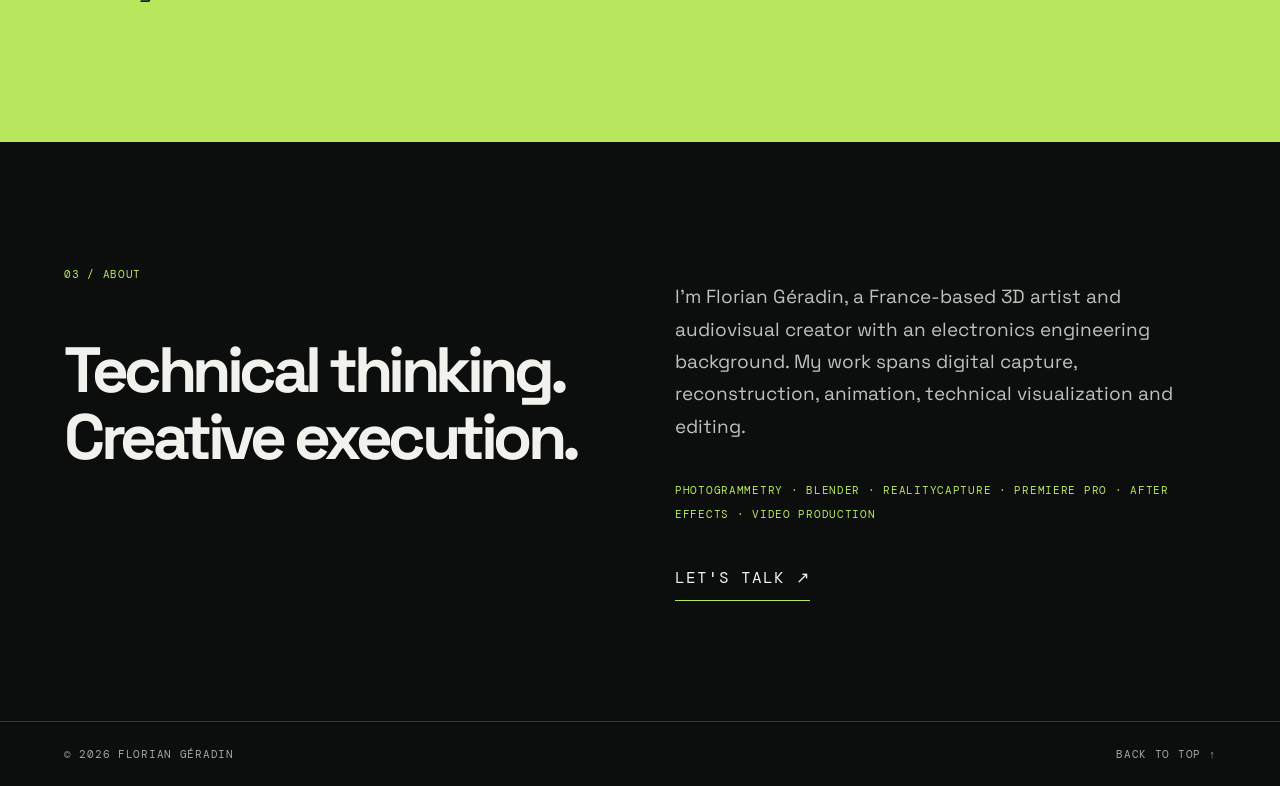
==== commit 83b3dfd5: "Link Etex Promat case study from homepage" ====
--- a/index.html
+++ b/index.html
@@ -5,7 +5,7 @@
 <section class="work" id="work"><div class="section-heading"><span>01 / SELECTED WORK</span><span>SCROLL TO EXPLORE ↓</span></div>
 <article class="project project-feature"><a class="project-image" href="projects/red-monkey.html"><img src="assets/images/red-monkey/Red%20Monkey%20-%20Sketchfab%20viewer%20screenshot%201.png" alt="Photogrammetry reconstruction of the Red Monkey parkour gym"></a><div class="project-caption"><div><span class="project-index">01 / PHOTOGRAMMETRY — INTERACTIVE 3D</span><h2><a href="projects/red-monkey.html">Red Monkey<span class="arrow">↗</span></a></h2></div><p>Reconstructing a real-world parkour gym as an explorable digital space, from capture to interactive presentation.</p></div></article>
 <div class="project-grid"><article class="project"><a class="project-image" href="projects/marta-anglada.html"><img loading="lazy" src="assets/images/marta-anglada/Marta%20Anglada%20-%20gallery%20test%206.png" alt="Virtual gallery of digitized ceramics"></a><div class="project-caption"><div><span class="project-index">02 / ART DIGITIZATION</span><h2><a href="projects/marta-anglada.html">Marta Anglada<span class="arrow">↗</span></a></h2></div><p>Photogrammetry, digital artworks and a virtual gallery.</p></div></article><article class="project"><a class="project-image" href="projects/statue-studies.html"><img loading="lazy" src="assets/images/statues/Statues%20-%20wireframe.jpg" alt="Wireframe of a scanned statue"></a><div class="project-caption"><div><span class="project-index">03 / 3D SCANNING — EXPERIMENTATION</span><h2><a href="projects/statue-studies.html">Statue Studies<span class="arrow">↗</span></a></h2></div><p>From captured sculpture to expressive digital transformation.</p></div></article></div>
-<article class="project project-wide"><div class="project-image"><img loading="lazy" src="assets/images/etex-promat/Etex%20Promat%20-%20Frigate_Overview.png" alt="Technical 3D visualization of a frigate"></div><div class="project-caption"><div><span class="project-index">04 / TECHNICAL VISUALIZATION</span><h2>Etex Promat</h2></div><p>Making complex industrial concepts legible through detailed 3D imagery.</p></div></article>
+<article class="project project-wide"><a class="project-image" href="projects/etex-promat.html"><img loading="lazy" src="assets/images/etex-promat/Etex%20Promat%20-%20Frigate_Overview.png" alt="Technical 3D visualization of a frigate"></a><div class="project-caption"><div><span class="project-index">04 / TECHNICAL VISUALIZATION</span><h2><a href="projects/etex-promat.html">Etex Promat<span class="arrow">↗</span></a></h2></div><p>Making complex industrial concepts legible through detailed 3D imagery.</p></div></article>
 <div class="project-grid"><article class="project"><div class="project-image"><img loading="lazy" src="assets/images/fpv-pointcloud/FPV%20-%20pointcloud%20screenshot%201.jpg" alt="FPV point-cloud visualization"></div><div class="project-caption"><div><span class="project-index">05 / VIDEO — POINT CLOUD</span><h2>FPV / Point Cloud</h2></div><p>Blending physical movement, aerial footage and digital reconstruction.</p></div></article><article class="project"><div class="project-image"><img loading="lazy" src="assets/images/peugeot-mill/Moulin%20Peugeot%20-%200085.png" alt="3D product visualization of a Peugeot pepper mill"></div><div class="project-caption"><div><span class="project-index">06 / PRODUCT ANIMATION</span><h2>Peugeot Mill</h2></div><p>Product storytelling through 3D motion and material exploration.</p></div></article></div></section>
 <section class="approach" id="approach"><div class="section-heading dark"><span>02 / APPROACH</span><span>CAPTURE → RECONSTRUCT → COMMUNICATE</span></div><div class="approach-inner"><span class="tiny">A PRACTICE AT THE INTERSECTION OF DISCIPLINES</span><h2>From captured data<br>to compelling images<span>.</span></h2><p>I combine an engineering background with hands-on experience in photogrammetry, 3D production and video editing to make technical subjects clear, engaging and visually distinctive.</p></div></section>
 <section class="about" id="about"><div><span class="section-kicker">03 / ABOUT</span><h2>Technical thinking.<br>Creative execution.</h2></div><div><p>I'm Florian Géradin, a France-based 3D artist and audiovisual creator with an electronics engineering background. My work spans digital capture, reconstruction, animation, technical visualization and editing.</p><p class="skills">PHOTOGRAMMETRY · BLENDER · REALITYCAPTURE · PREMIERE PRO · AFTER EFFECTS · VIDEO PRODUCTION</p><a class="contact-link" href="mailto:contact@floriangeradin.fr">LET'S TALK ↗</a></div></section></main><footer><span>© <span id="year">2026</span> FLORIAN GÉRADIN</span><a href="#top">BACK TO TOP ↑</a></footer><script src="js/main.js"></script></body></html>
--- a/css/style.css
+++ b/css/style.css
@@ -9,3 +9,19 @@
 
 /* Marta Anglada case study */
 .marta-gallery figure{margin:0}.marta-gallery img{display:block;width:100%;object-fit:cover;background:#202720}.marta-gallery-feature img{aspect-ratio:16/9}.marta-gallery-grid{display:grid;grid-template-columns:repeat(2,minmax(0,1fr));gap:24px;margin-top:24px}.marta-gallery-grid img{aspect-ratio:4/3}.marta-gallery figcaption{font:10px 'DM Mono',monospace;color:var(--acid);letter-spacing:.07em;padding:12px 0 0}.ceramic-picker{display:flex;gap:10px;flex-wrap:wrap;margin-bottom:28px}.ceramic-choice{width:56px;height:54px;border:1px solid #5a675a;color:var(--fg);background:transparent;font:13px 'DM Mono',monospace;cursor:pointer}.ceramic-choice.active,.ceramic-choice:hover{background:var(--acid);color:#172014;border-color:var(--acid)}.ceramic-stage{max-width:1050px}.ceramic-meta{display:flex;justify-content:space-between;align-items:center;gap:20px}.ceramic-meta h3{font-size:clamp(23px,3vw,36px);letter-spacing:-.04em}.ceramic-meta .case-external{margin:0}@media(max-width:760px){.marta-gallery-grid{gap:14px;margin-top:14px}.ceramic-choice{width:43px;height:45px}.ceramic-meta{align-items:start;flex-direction:column;gap:0}}
+
+/* Statue Studies */
+.statue-film{display:flex;justify-content:center}.statue-film>.embed-shell{width:min(100%,370px)}.statue-model-grid{display:grid;grid-template-columns:repeat(2,minmax(0,1fr));gap:28px}.statue-model-meta{display:flex;justify-content:space-between;gap:14px;align-items:center;flex-wrap:wrap}.statue-model-meta h3{font-size:clamp(21px,2.5vw,32px);letter-spacing:-.04em}.statue-model-meta .case-external{margin:0}.statue-studies figure{margin:0}.statue-studies img{display:block;width:100%;object-fit:cover;background:#1c221e}.statue-study-wide img{aspect-ratio:16/9}.statue-study-grid{display:grid;grid-template-columns:repeat(2,minmax(0,1fr));gap:24px;margin-top:24px}.statue-study-grid img{aspect-ratio:4/3}.statue-studies figcaption{font:10px 'DM Mono',monospace;letter-spacing:.07em;color:var(--acid);padding:12px 0}@media(max-width:760px){.statue-model-grid{grid-template-columns:1fr;gap:45px}.statue-study-grid{gap:12px;margin-top:12px}}
+
+/* Show the complete studio setup photo without cropping */
+.statue-study-grid .statue-studio-full img{aspect-ratio:auto;object-fit:contain;height:auto}
+
+/* Keep the studio photograph fully visible, but within the same visual tile as the other studies. */
+.statue-study-grid .statue-studio-full{display:flex;flex-direction:column}.statue-study-grid .statue-studio-full img{width:100%;height:auto;aspect-ratio:4/3;object-fit:contain;background:#1c221e}
+
+/* Natural studio photo proportions; restrained height, no 4:3 frame or crop. */
+.statue-study-grid .statue-studio-full img{aspect-ratio:auto;object-fit:contain;width:auto;max-width:100%;max-height:340px;height:auto;margin-inline:auto}
+
+/* Stretch the final studio render to the image height established by its grid row. */
+.statue-study-grid figure:last-child{display:flex;flex-direction:column;min-height:0}
+.statue-study-grid figure:last-child img{flex:1 1 0;min-height:0;width:100%;height:0;aspect-ratio:auto;object-fit:cover}
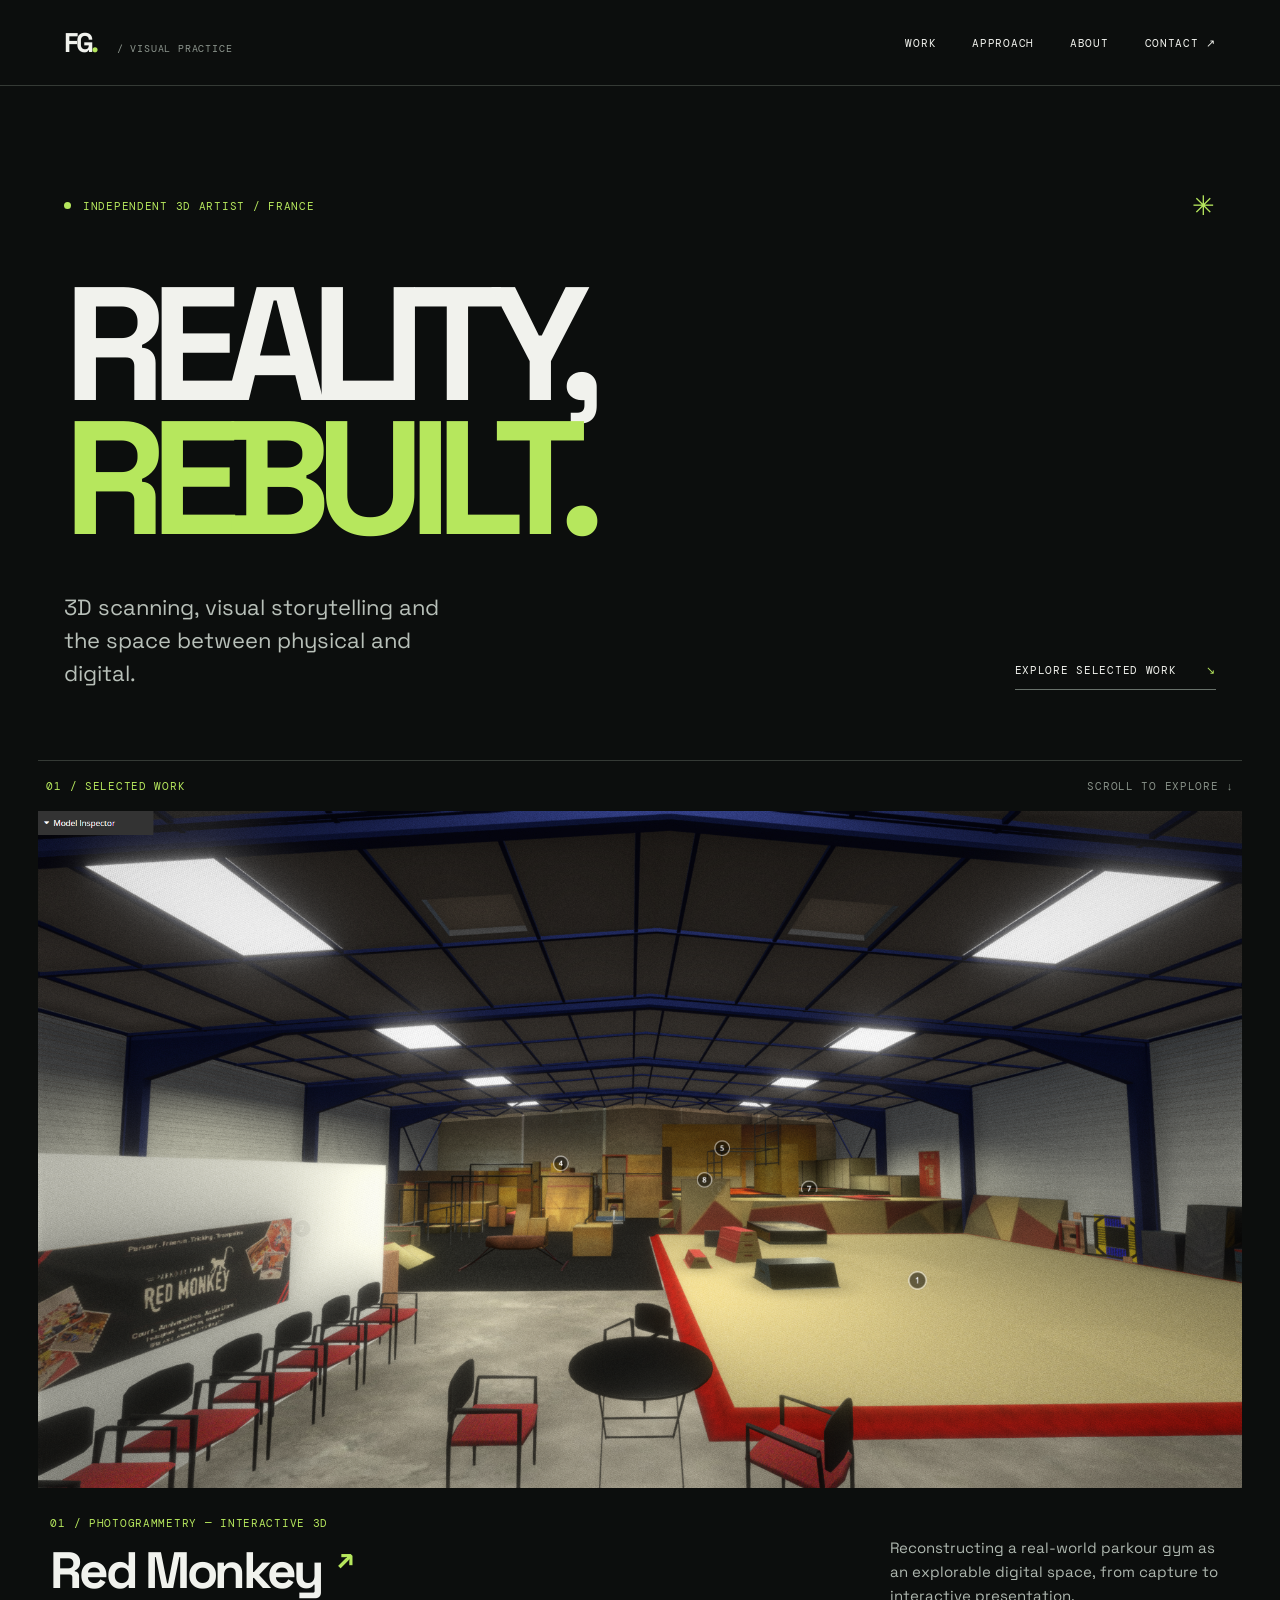
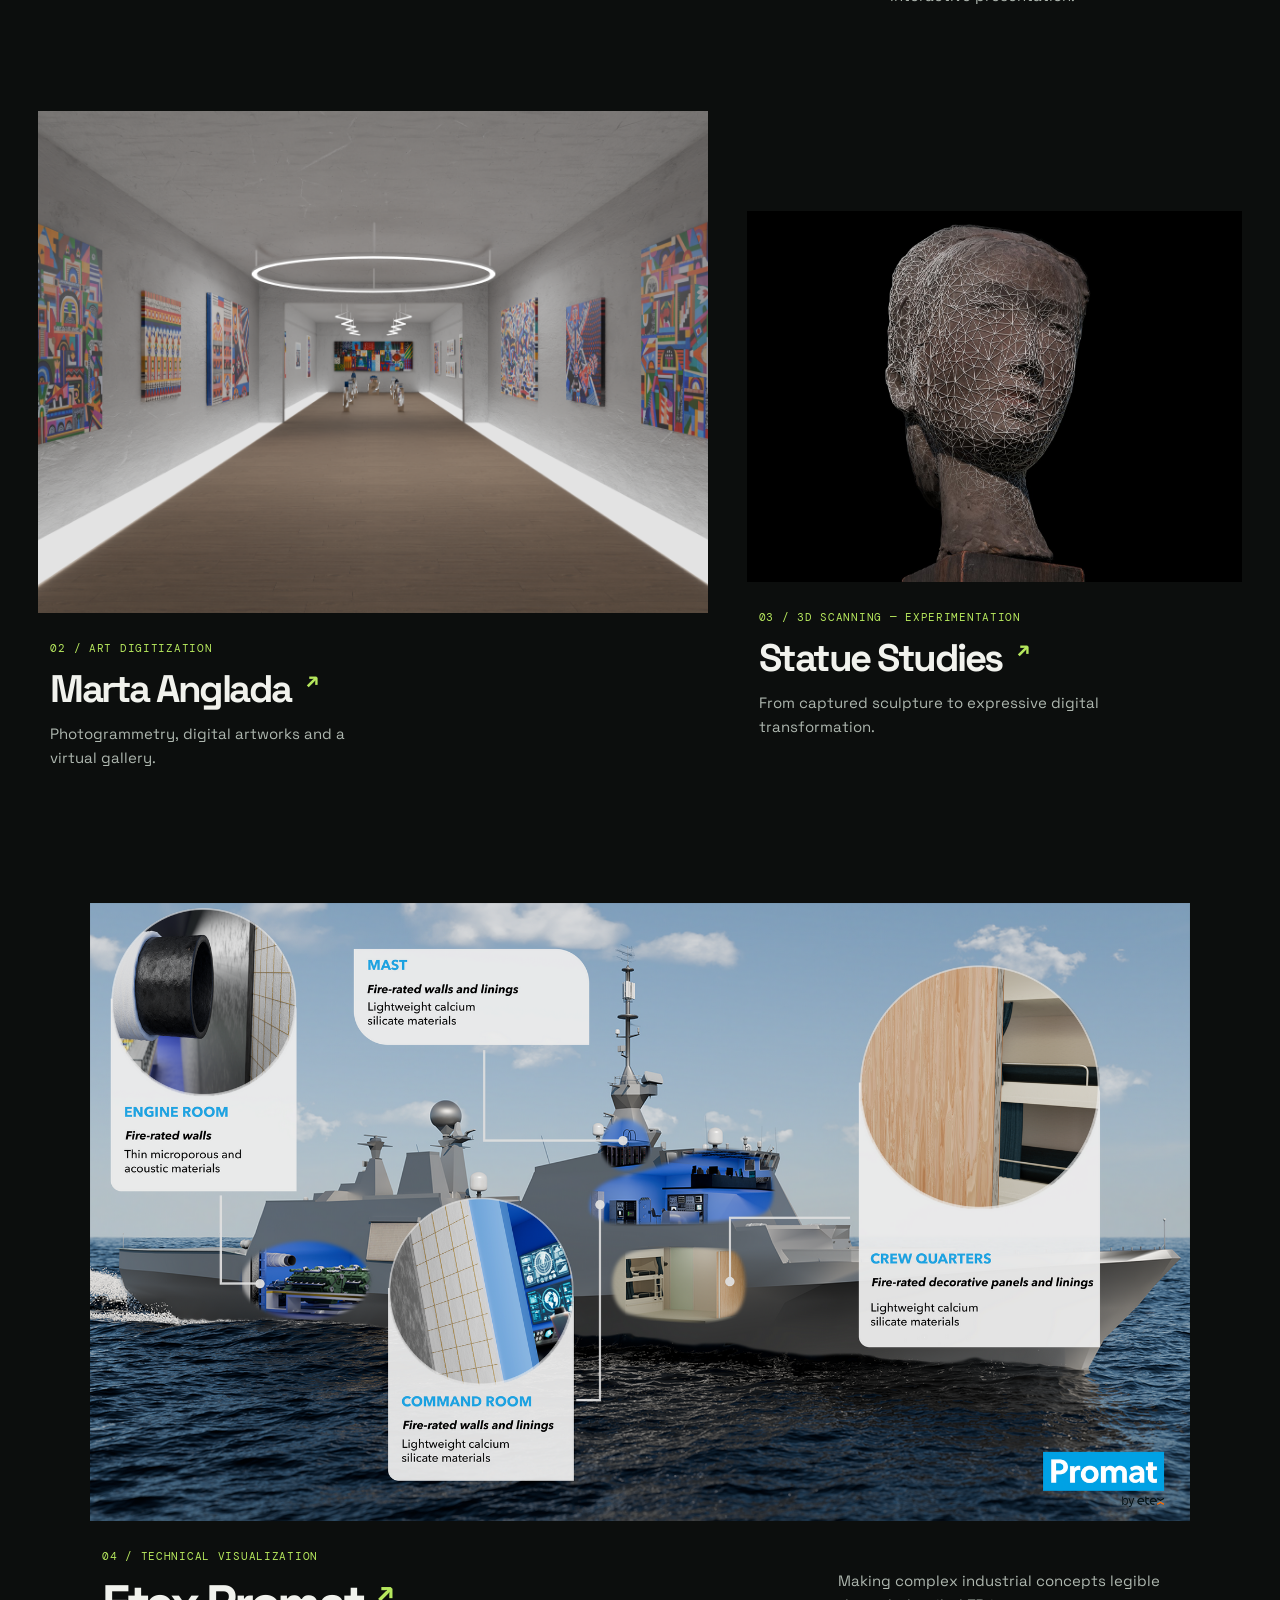
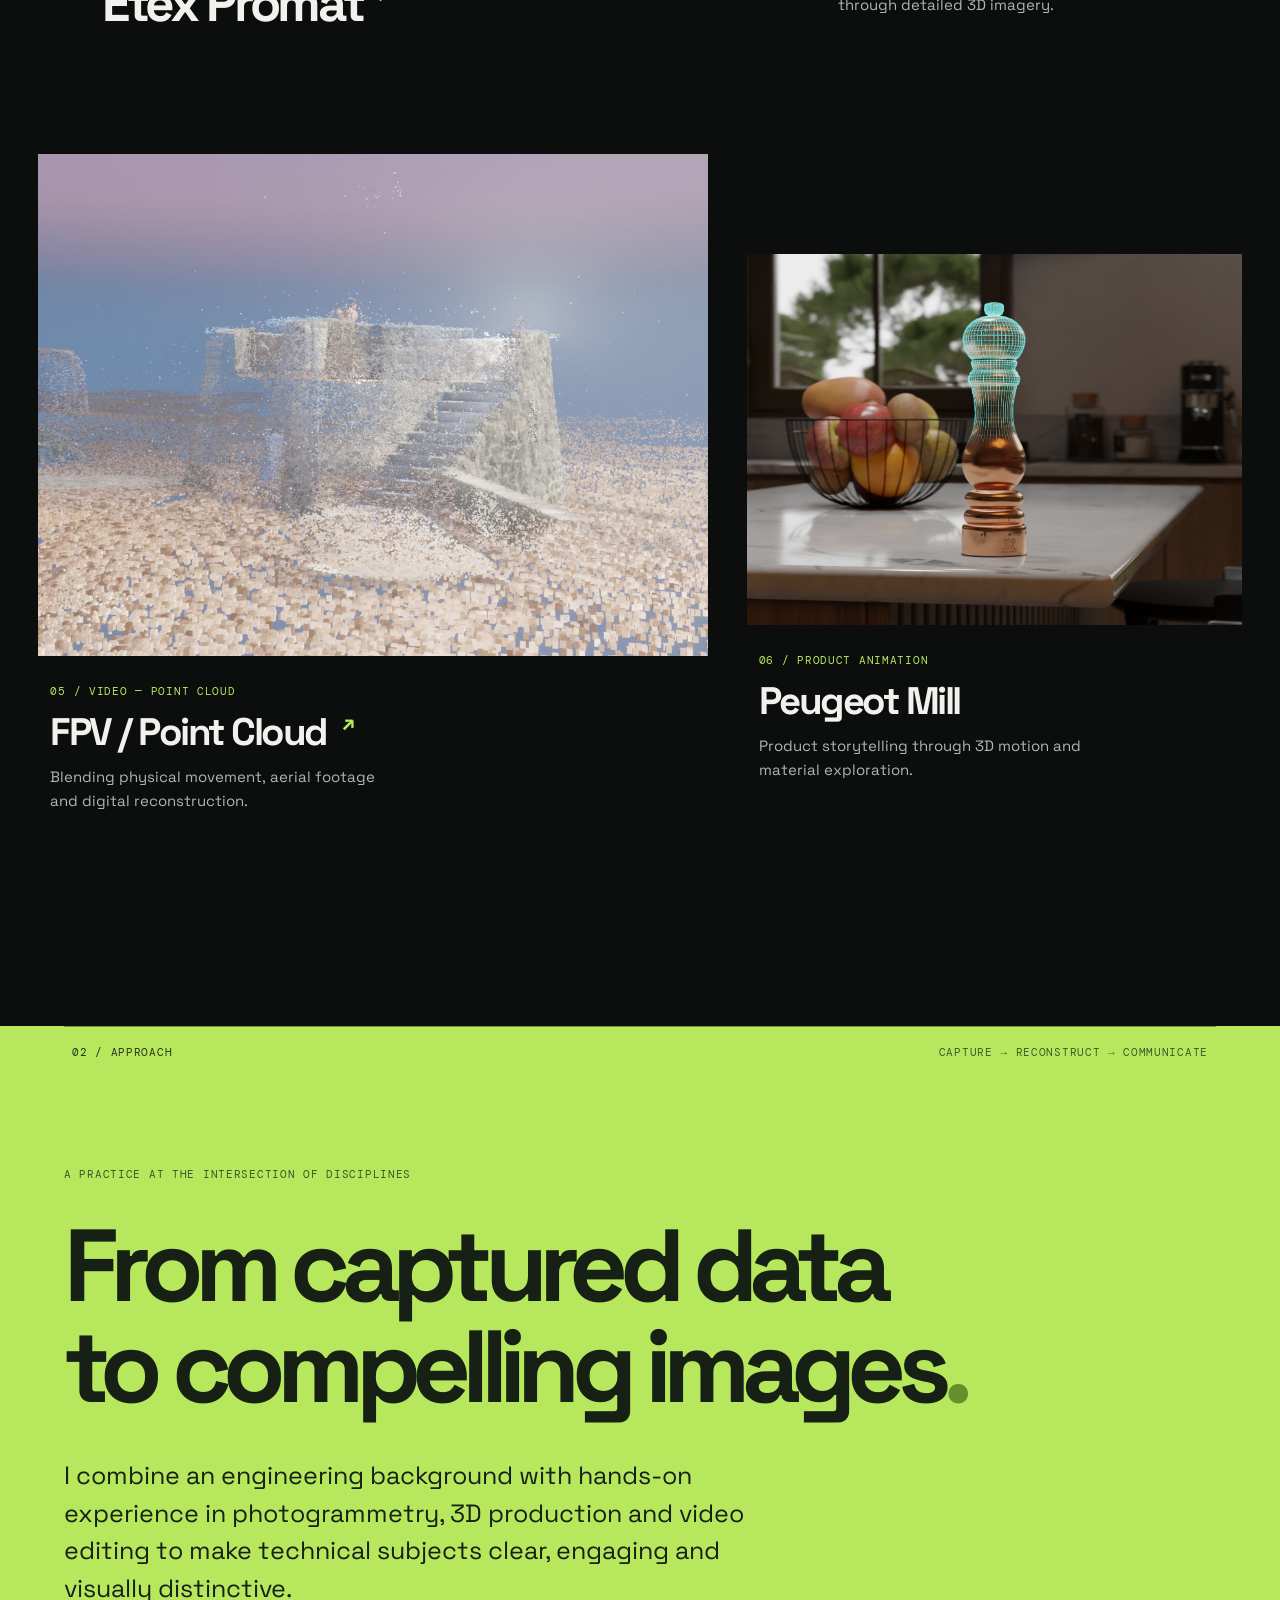
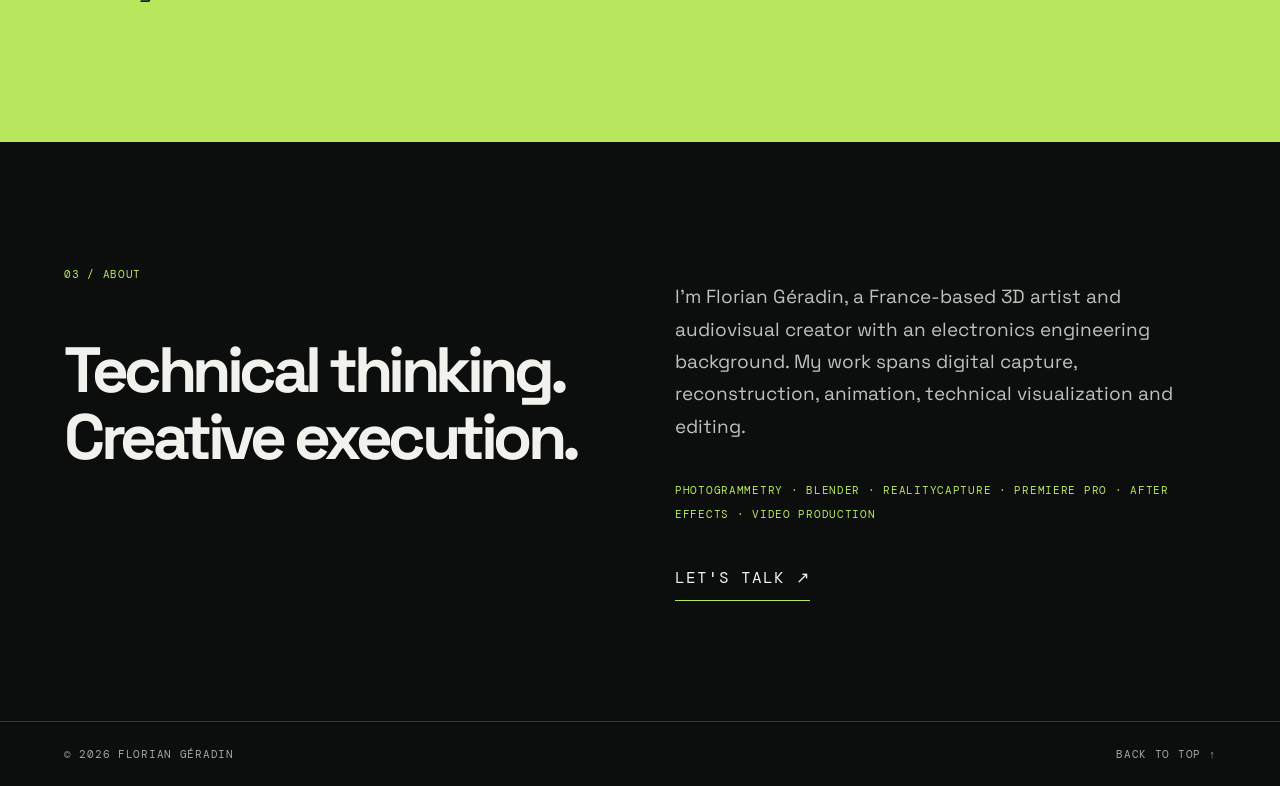
==== commit 016c114f: "Build FPV Point Cloud film and visual studies case study" ====
--- a/index.html
+++ b/index.html
@@ -6,6 +6,6 @@
 <article class="project project-feature"><a class="project-image" href="projects/red-monkey.html"><img src="assets/images/red-monkey/Red%20Monkey%20-%20Sketchfab%20viewer%20screenshot%201.png" alt="Photogrammetry reconstruction of the Red Monkey parkour gym"></a><div class="project-caption"><div><span class="project-index">01 / PHOTOGRAMMETRY — INTERACTIVE 3D</span><h2><a href="projects/red-monkey.html">Red Monkey<span class="arrow">↗</span></a></h2></div><p>Reconstructing a real-world parkour gym as an explorable digital space, from capture to interactive presentation.</p></div></article>
 <div class="project-grid"><article class="project"><a class="project-image" href="projects/marta-anglada.html"><img loading="lazy" src="assets/images/marta-anglada/Marta%20Anglada%20-%20gallery%20test%206.png" alt="Virtual gallery of digitized ceramics"></a><div class="project-caption"><div><span class="project-index">02 / ART DIGITIZATION</span><h2><a href="projects/marta-anglada.html">Marta Anglada<span class="arrow">↗</span></a></h2></div><p>Photogrammetry, digital artworks and a virtual gallery.</p></div></article><article class="project"><a class="project-image" href="projects/statue-studies.html"><img loading="lazy" src="assets/images/statues/Statues%20-%20wireframe.jpg" alt="Wireframe of a scanned statue"></a><div class="project-caption"><div><span class="project-index">03 / 3D SCANNING — EXPERIMENTATION</span><h2><a href="projects/statue-studies.html">Statue Studies<span class="arrow">↗</span></a></h2></div><p>From captured sculpture to expressive digital transformation.</p></div></article></div>
 <article class="project project-wide"><a class="project-image" href="projects/etex-promat.html"><img loading="lazy" src="assets/images/etex-promat/Etex%20Promat%20-%20Frigate_Overview.png" alt="Technical 3D visualization of a frigate"></a><div class="project-caption"><div><span class="project-index">04 / TECHNICAL VISUALIZATION</span><h2><a href="projects/etex-promat.html">Etex Promat<span class="arrow">↗</span></a></h2></div><p>Making complex industrial concepts legible through detailed 3D imagery.</p></div></article>
-<div class="project-grid"><article class="project"><div class="project-image"><img loading="lazy" src="assets/images/fpv-pointcloud/FPV%20-%20pointcloud%20screenshot%201.jpg" alt="FPV point-cloud visualization"></div><div class="project-caption"><div><span class="project-index">05 / VIDEO — POINT CLOUD</span><h2>FPV / Point Cloud</h2></div><p>Blending physical movement, aerial footage and digital reconstruction.</p></div></article><article class="project"><div class="project-image"><img loading="lazy" src="assets/images/peugeot-mill/Moulin%20Peugeot%20-%200085.png" alt="3D product visualization of a Peugeot pepper mill"></div><div class="project-caption"><div><span class="project-index">06 / PRODUCT ANIMATION</span><h2>Peugeot Mill</h2></div><p>Product storytelling through 3D motion and material exploration.</p></div></article></div></section>
+<div class="project-grid"><article class="project"><a class="project-image" href="projects/fpv-pointcloud.html"><img loading="lazy" src="assets/images/fpv-pointcloud/FPV%20-%20pointcloud%20screenshot%201.jpg" alt="FPV point-cloud visualization"></a><div class="project-caption"><div><span class="project-index">05 / VIDEO — POINT CLOUD</span><h2><a href="projects/fpv-pointcloud.html">FPV / Point Cloud<span class="arrow">↗</span></a></h2></div><p>Blending physical movement, aerial footage and digital reconstruction.</p></div></article><article class="project"><div class="project-image"><img loading="lazy" src="assets/images/peugeot-mill/Moulin%20Peugeot%20-%200085.png" alt="3D product visualization of a Peugeot pepper mill"></div><div class="project-caption"><div><span class="project-index">06 / PRODUCT ANIMATION</span><h2>Peugeot Mill</h2></div><p>Product storytelling through 3D motion and material exploration.</p></div></article></div></section>
 <section class="approach" id="approach"><div class="section-heading dark"><span>02 / APPROACH</span><span>CAPTURE → RECONSTRUCT → COMMUNICATE</span></div><div class="approach-inner"><span class="tiny">A PRACTICE AT THE INTERSECTION OF DISCIPLINES</span><h2>From captured data<br>to compelling images<span>.</span></h2><p>I combine an engineering background with hands-on experience in photogrammetry, 3D production and video editing to make technical subjects clear, engaging and visually distinctive.</p></div></section>
 <section class="about" id="about"><div><span class="section-kicker">03 / ABOUT</span><h2>Technical thinking.<br>Creative execution.</h2></div><div><p>I'm Florian Géradin, a France-based 3D artist and audiovisual creator with an electronics engineering background. My work spans digital capture, reconstruction, animation, technical visualization and editing.</p><p class="skills">PHOTOGRAMMETRY · BLENDER · REALITYCAPTURE · PREMIERE PRO · AFTER EFFECTS · VIDEO PRODUCTION</p><a class="contact-link" href="mailto:contact@floriangeradin.fr">LET'S TALK ↗</a></div></section></main><footer><span>© <span id="year">2026</span> FLORIAN GÉRADIN</span><a href="#top">BACK TO TOP ↑</a></footer><script src="js/main.js"></script></body></html>
--- a/css/style.css
+++ b/css/style.css
@@ -25,3 +25,6 @@
 /* Stretch the final studio render to the image height established by its grid row. */
 .statue-study-grid figure:last-child{display:flex;flex-direction:column;min-height:0}
 .statue-study-grid figure:last-child img{flex:1 1 0;min-height:0;width:100%;height:0;aspect-ratio:auto;object-fit:cover}
+
+/* Etex Promat technical visualization gallery */
+.etex-gallery figure{margin:0;min-width:0}.etex-gallery img{display:block;width:100%;height:auto;background:#1c221e}.etex-gallery figcaption{font:10px 'DM Mono',monospace;letter-spacing:.07em;color:var(--acid);padding:12px 0 0}.etex-overview{margin-bottom:28px!important}.etex-details{display:grid;grid-template-columns:repeat(3,minmax(0,1fr));gap:20px}.etex-details img{aspect-ratio:4/3;object-fit:contain;background:#161a18}@media(max-width:760px){.etex-overview{margin-bottom:18px!important}.etex-details{grid-template-columns:1fr;gap:24px}.etex-details img{aspect-ratio:auto}}
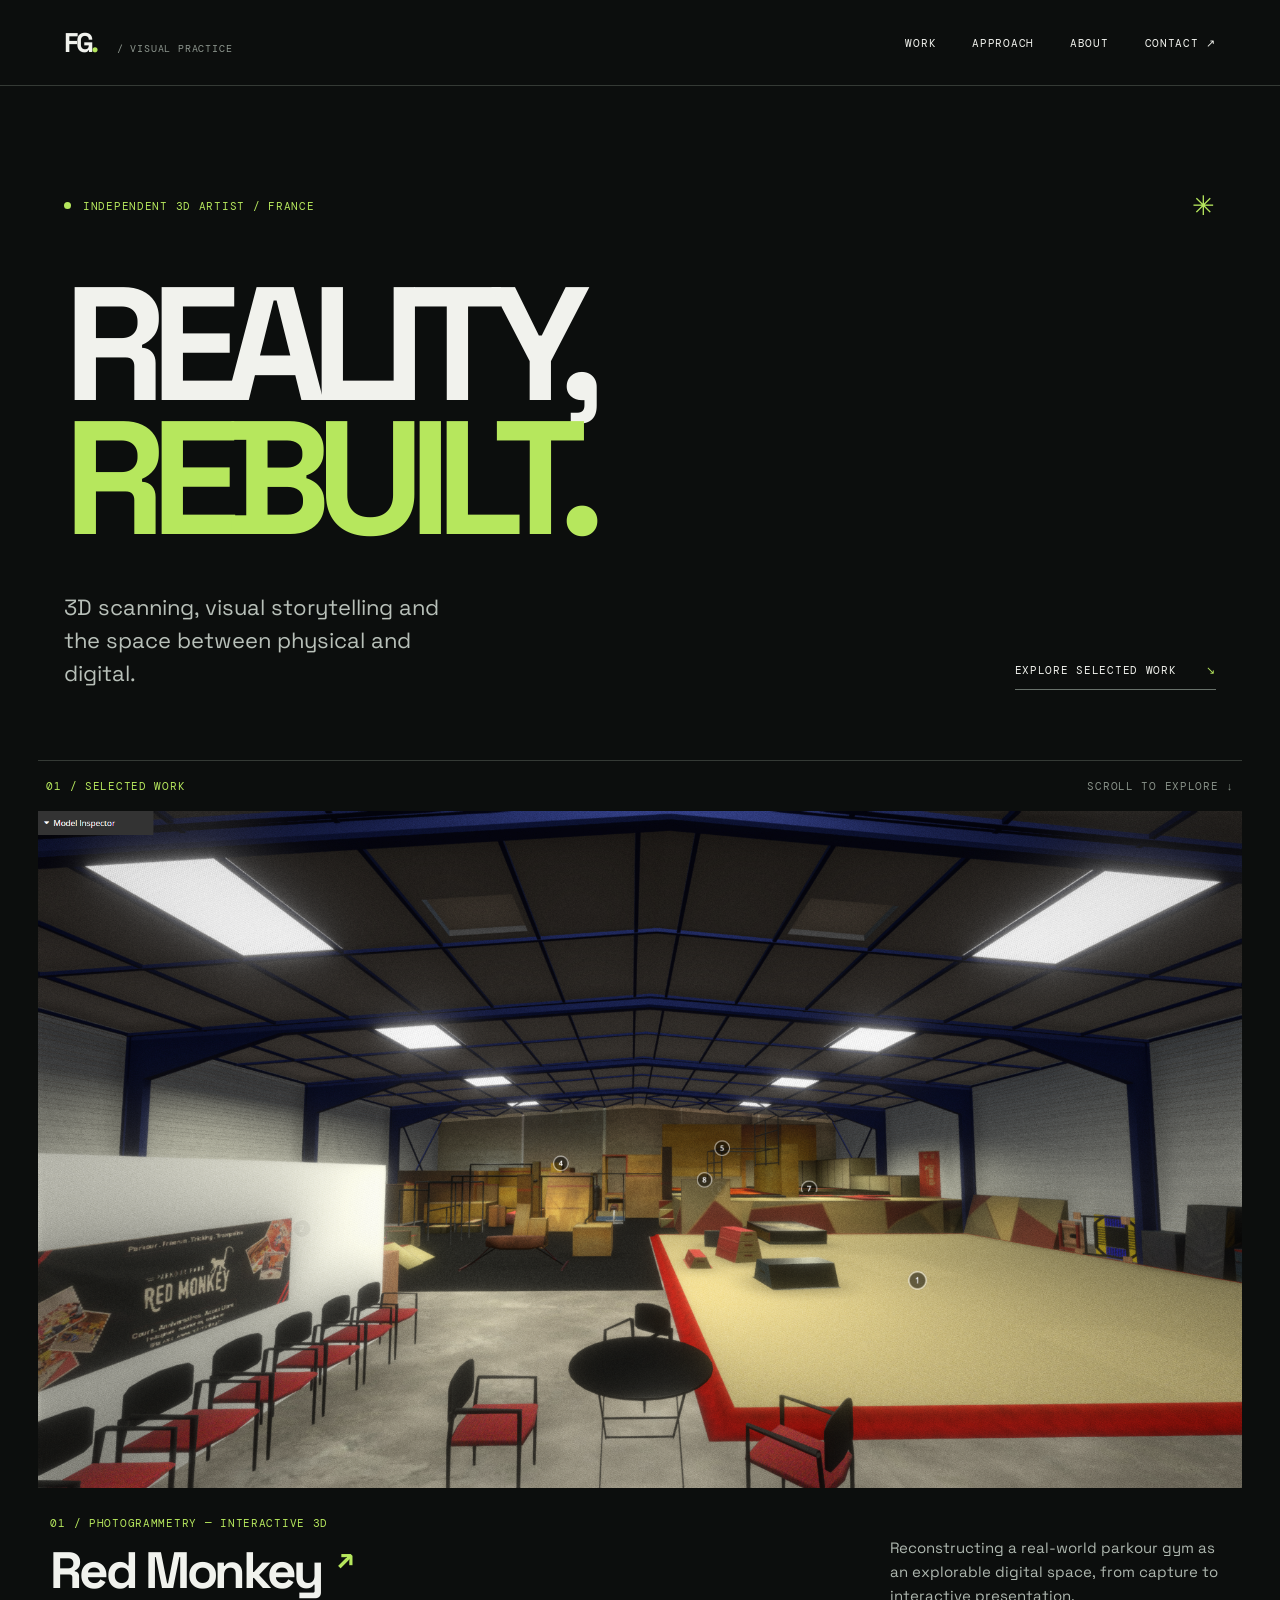
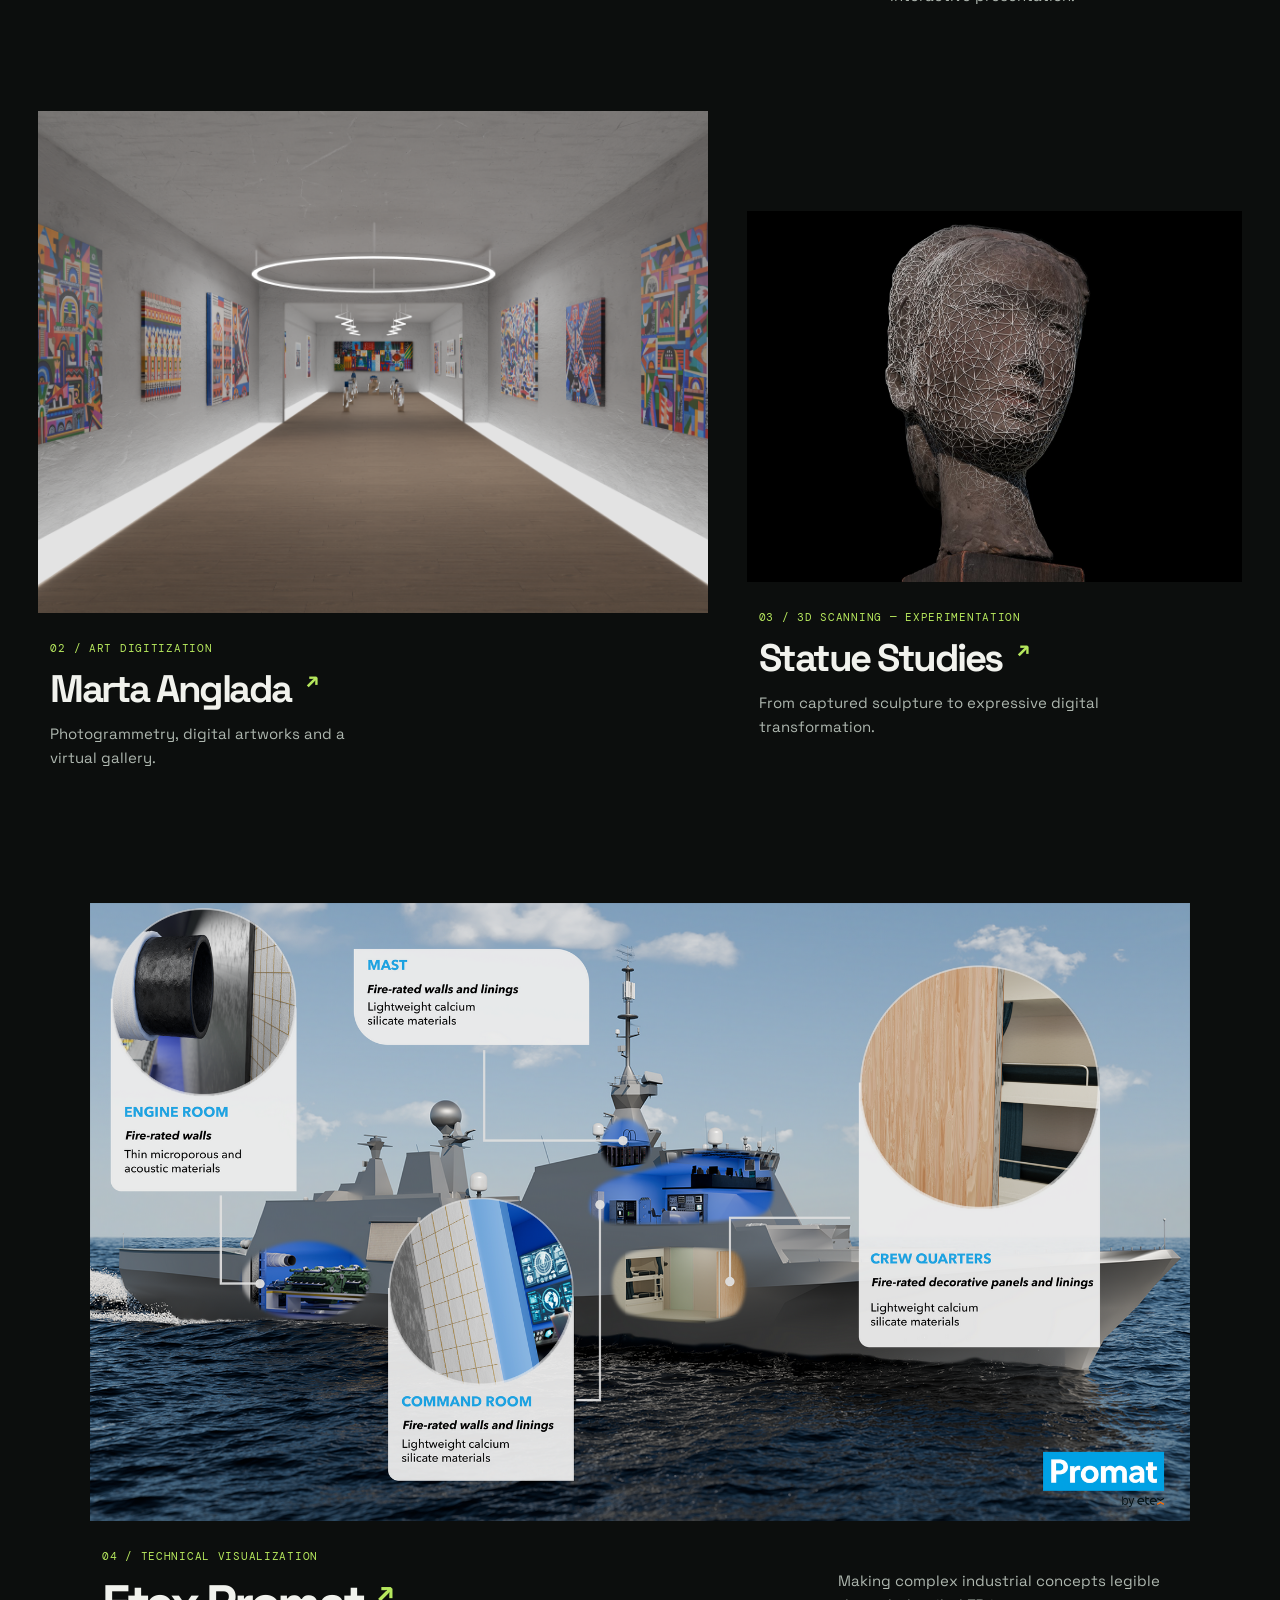
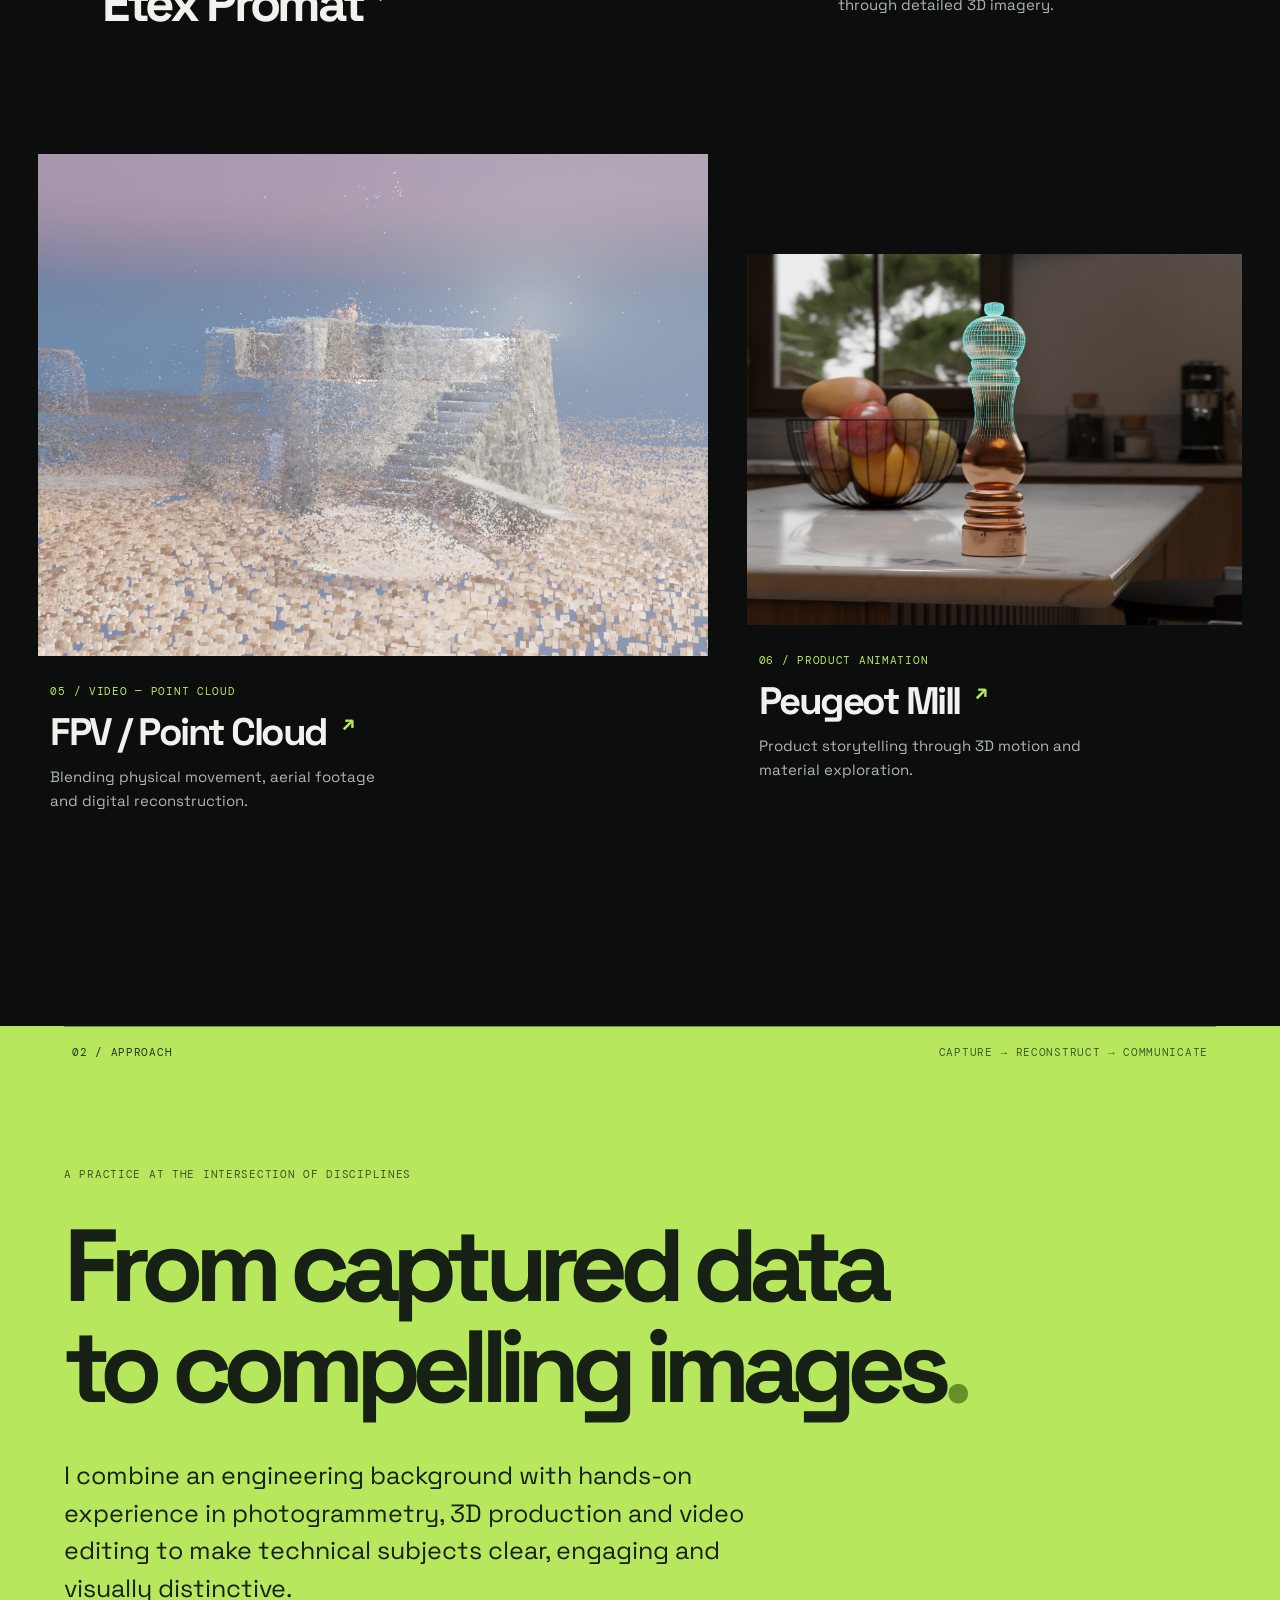
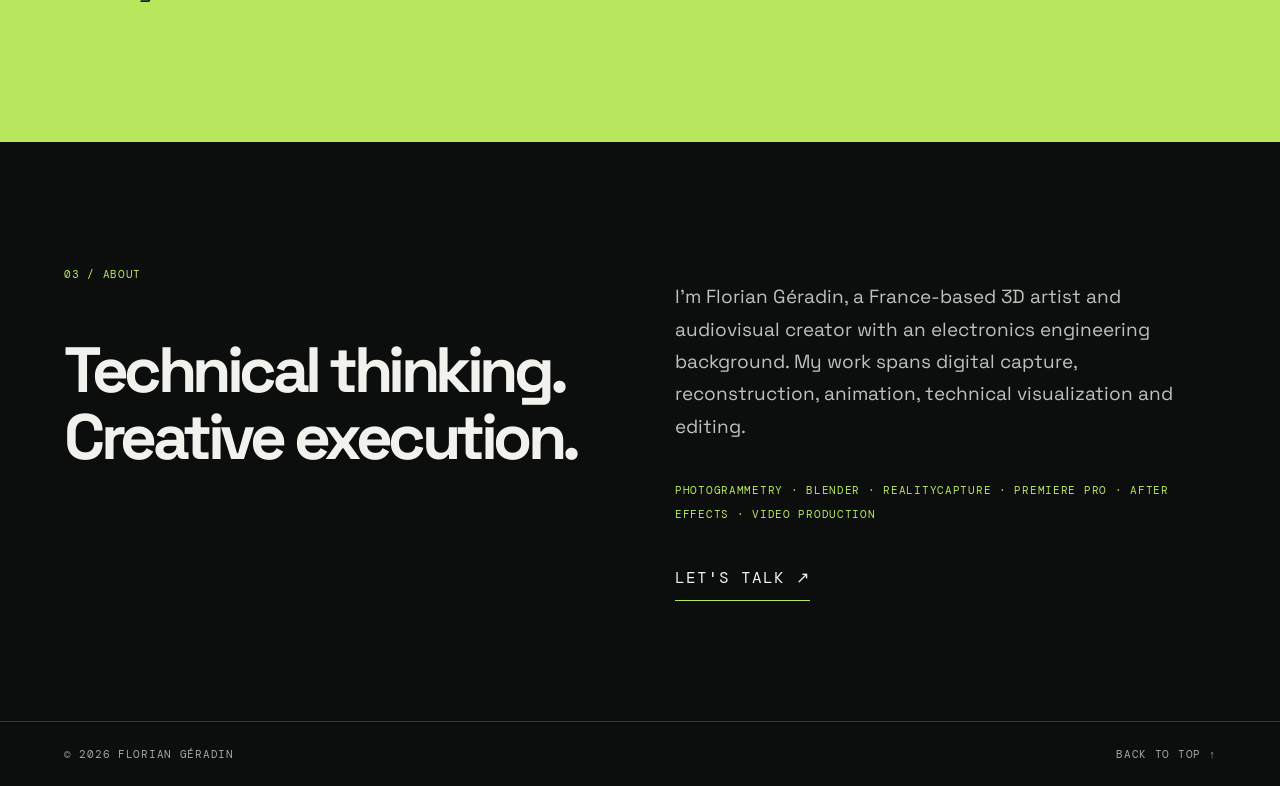
==== commit 94e54f45: "Set FPV film portrait and add Peugeot Mill case study" ====
--- a/index.html
+++ b/index.html
@@ -6,6 +6,6 @@
 <article class="project project-feature"><a class="project-image" href="projects/red-monkey.html"><img src="assets/images/red-monkey/Red%20Monkey%20-%20Sketchfab%20viewer%20screenshot%201.png" alt="Photogrammetry reconstruction of the Red Monkey parkour gym"></a><div class="project-caption"><div><span class="project-index">01 / PHOTOGRAMMETRY — INTERACTIVE 3D</span><h2><a href="projects/red-monkey.html">Red Monkey<span class="arrow">↗</span></a></h2></div><p>Reconstructing a real-world parkour gym as an explorable digital space, from capture to interactive presentation.</p></div></article>
 <div class="project-grid"><article class="project"><a class="project-image" href="projects/marta-anglada.html"><img loading="lazy" src="assets/images/marta-anglada/Marta%20Anglada%20-%20gallery%20test%206.png" alt="Virtual gallery of digitized ceramics"></a><div class="project-caption"><div><span class="project-index">02 / ART DIGITIZATION</span><h2><a href="projects/marta-anglada.html">Marta Anglada<span class="arrow">↗</span></a></h2></div><p>Photogrammetry, digital artworks and a virtual gallery.</p></div></article><article class="project"><a class="project-image" href="projects/statue-studies.html"><img loading="lazy" src="assets/images/statues/Statues%20-%20wireframe.jpg" alt="Wireframe of a scanned statue"></a><div class="project-caption"><div><span class="project-index">03 / 3D SCANNING — EXPERIMENTATION</span><h2><a href="projects/statue-studies.html">Statue Studies<span class="arrow">↗</span></a></h2></div><p>From captured sculpture to expressive digital transformation.</p></div></article></div>
 <article class="project project-wide"><a class="project-image" href="projects/etex-promat.html"><img loading="lazy" src="assets/images/etex-promat/Etex%20Promat%20-%20Frigate_Overview.png" alt="Technical 3D visualization of a frigate"></a><div class="project-caption"><div><span class="project-index">04 / TECHNICAL VISUALIZATION</span><h2><a href="projects/etex-promat.html">Etex Promat<span class="arrow">↗</span></a></h2></div><p>Making complex industrial concepts legible through detailed 3D imagery.</p></div></article>
-<div class="project-grid"><article class="project"><a class="project-image" href="projects/fpv-pointcloud.html"><img loading="lazy" src="assets/images/fpv-pointcloud/FPV%20-%20pointcloud%20screenshot%201.jpg" alt="FPV point-cloud visualization"></a><div class="project-caption"><div><span class="project-index">05 / VIDEO — POINT CLOUD</span><h2><a href="projects/fpv-pointcloud.html">FPV / Point Cloud<span class="arrow">↗</span></a></h2></div><p>Blending physical movement, aerial footage and digital reconstruction.</p></div></article><article class="project"><div class="project-image"><img loading="lazy" src="assets/images/peugeot-mill/Moulin%20Peugeot%20-%200085.png" alt="3D product visualization of a Peugeot pepper mill"></div><div class="project-caption"><div><span class="project-index">06 / PRODUCT ANIMATION</span><h2>Peugeot Mill</h2></div><p>Product storytelling through 3D motion and material exploration.</p></div></article></div></section>
+<div class="project-grid"><article class="project"><a class="project-image" href="projects/fpv-pointcloud.html"><img loading="lazy" src="assets/images/fpv-pointcloud/FPV%20-%20pointcloud%20screenshot%201.jpg" alt="FPV point-cloud visualization"></a><div class="project-caption"><div><span class="project-index">05 / VIDEO — POINT CLOUD</span><h2><a href="projects/fpv-pointcloud.html">FPV / Point Cloud<span class="arrow">↗</span></a></h2></div><p>Blending physical movement, aerial footage and digital reconstruction.</p></div></article><article class="project"><a class="project-image" href="projects/peugeot-mill.html"><img loading="lazy" src="assets/images/peugeot-mill/Moulin%20Peugeot%20-%200085.png" alt="3D product visualization of a Peugeot pepper mill"></a><div class="project-caption"><div><span class="project-index">06 / PRODUCT ANIMATION</span><h2><a href="projects/peugeot-mill.html">Peugeot Mill<span class="arrow">↗</span></a></h2></div><p>Product storytelling through 3D motion and material exploration.</p></div></article></div></section>
 <section class="approach" id="approach"><div class="section-heading dark"><span>02 / APPROACH</span><span>CAPTURE → RECONSTRUCT → COMMUNICATE</span></div><div class="approach-inner"><span class="tiny">A PRACTICE AT THE INTERSECTION OF DISCIPLINES</span><h2>From captured data<br>to compelling images<span>.</span></h2><p>I combine an engineering background with hands-on experience in photogrammetry, 3D production and video editing to make technical subjects clear, engaging and visually distinctive.</p></div></section>
 <section class="about" id="about"><div><span class="section-kicker">03 / ABOUT</span><h2>Technical thinking.<br>Creative execution.</h2></div><div><p>I'm Florian Géradin, a France-based 3D artist and audiovisual creator with an electronics engineering background. My work spans digital capture, reconstruction, animation, technical visualization and editing.</p><p class="skills">PHOTOGRAMMETRY · BLENDER · REALITYCAPTURE · PREMIERE PRO · AFTER EFFECTS · VIDEO PRODUCTION</p><a class="contact-link" href="mailto:contact@floriangeradin.fr">LET'S TALK ↗</a></div></section></main><footer><span>© <span id="year">2026</span> FLORIAN GÉRADIN</span><a href="#top">BACK TO TOP ↑</a></footer><script src="js/main.js"></script></body></html>
--- a/css/style.css
+++ b/css/style.css
@@ -28,3 +28,6 @@
 
 /* Etex Promat technical visualization gallery */
 .etex-gallery figure{margin:0;min-width:0}.etex-gallery img{display:block;width:100%;height:auto;background:#1c221e}.etex-gallery figcaption{font:10px 'DM Mono',monospace;letter-spacing:.07em;color:var(--acid);padding:12px 0 0}.etex-overview{margin-bottom:28px!important}.etex-details{display:grid;grid-template-columns:repeat(3,minmax(0,1fr));gap:20px}.etex-details img{aspect-ratio:4/3;object-fit:contain;background:#161a18}@media(max-width:760px){.etex-overview{margin-bottom:18px!important}.etex-details{grid-template-columns:1fr;gap:24px}.etex-details img{aspect-ratio:auto}}
+
+/* FPV / Point Cloud case-study stills */
+.fpv-study-grid{display:grid;grid-template-columns:repeat(2,minmax(0,1fr));gap:24px}.fpv-study-grid figure{margin:0;min-width:0}.fpv-study-grid img{display:block;width:100%;aspect-ratio:16/10;object-fit:cover;background:#1c221e}.fpv-study-grid figcaption{font:10px "DM Mono",monospace;letter-spacing:.07em;color:var(--acid);padding:12px 0}@media(max-width:760px){.fpv-study-grid{grid-template-columns:1fr;gap:20px}}
